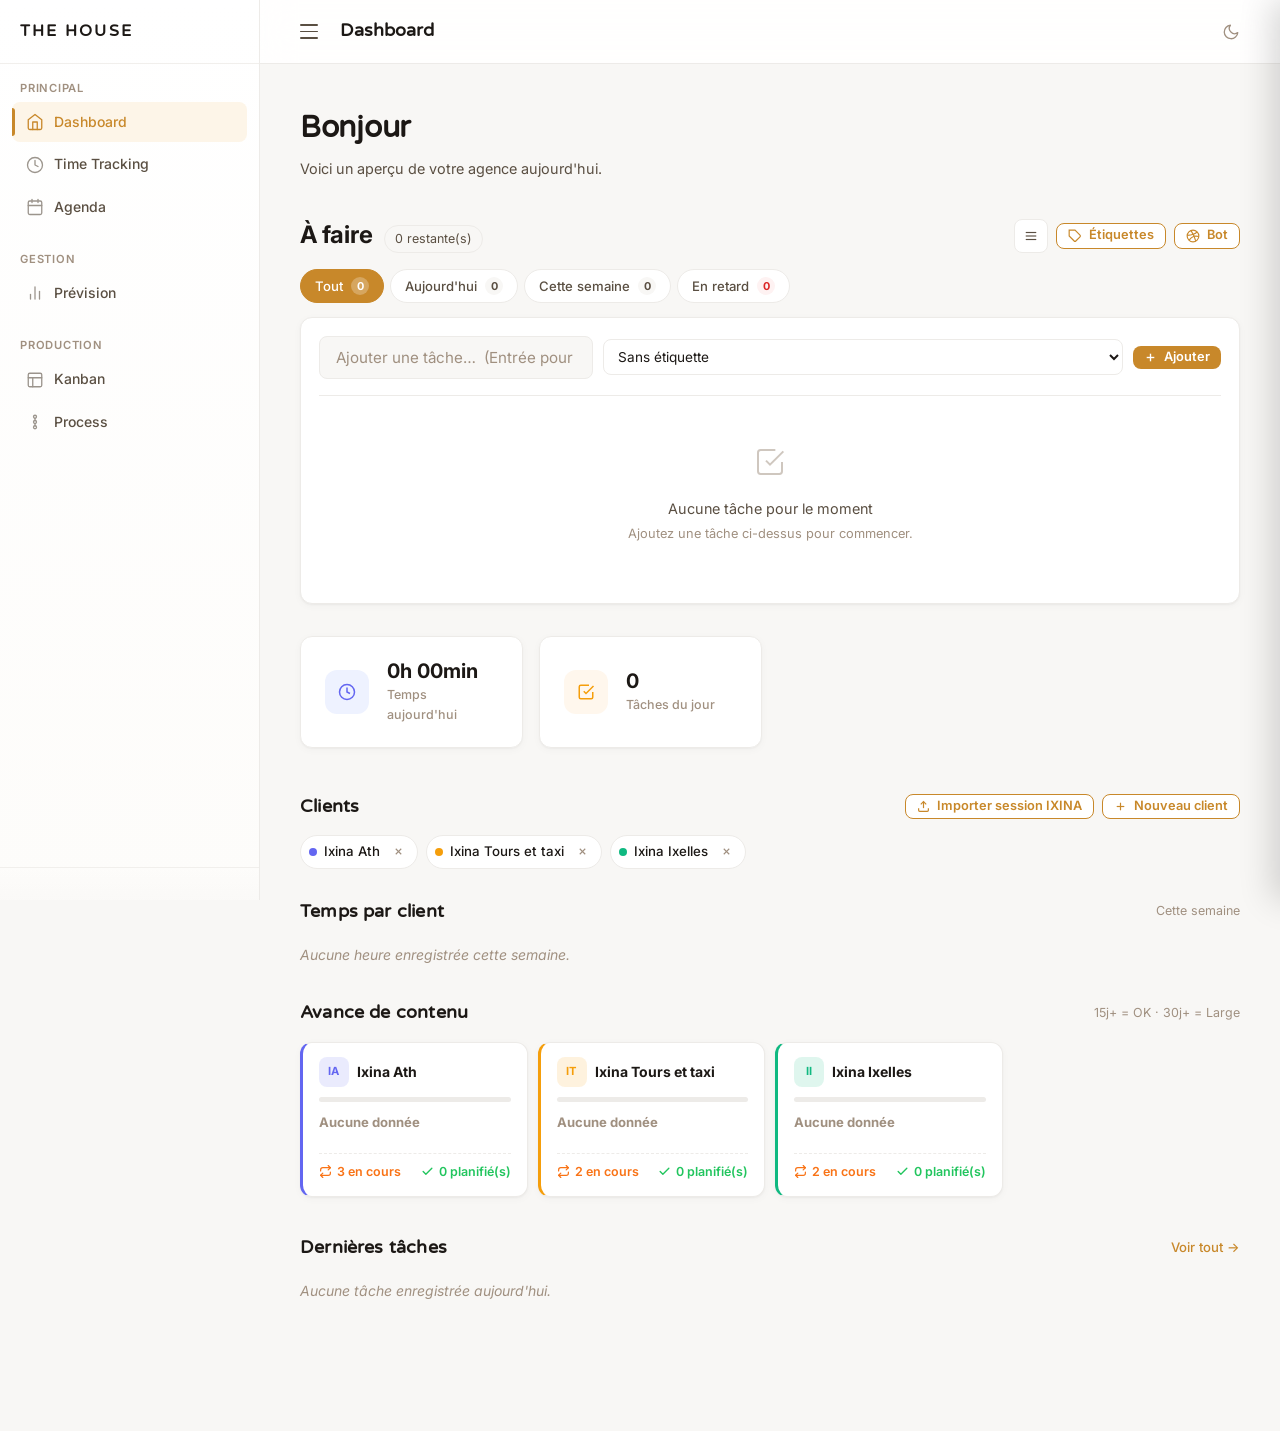
==== index.html @ 4bafa11e "Dezoom : déplace le bouton dans la topbar fixe (à côté du dark mode)" ====
<!DOCTYPE html>
<html lang="fr">
<head>
  <meta charset="UTF-8" />
  <meta name="viewport" content="width=device-width, initial-scale=1.0" />
  <title>The House — Dashboard</title>
  <link rel="preconnect" href="https://fonts.googleapis.com" />
  <link rel="preconnect" href="https://fonts.gstatic.com" crossorigin />
  <link href="https://fonts.googleapis.com/css2?family=Inter:wght@300;400;500;600;700&display=swap" rel="stylesheet" />
  <link rel="stylesheet" href="css/style.css?v=10" />
  <script>
    /* ── Dark mode : init immédiat avant le rendu (anti-FOUC) ── */
    (function() {
      var saved = localStorage.getItem('the-house-theme');
      var prefersDark = window.matchMedia && window.matchMedia('(prefers-color-scheme: dark)').matches;
      var theme = saved || (prefersDark ? 'dark' : 'light');
      if (theme === 'dark') document.documentElement.setAttribute('data-theme', 'dark');
    })();
  </script>
  <style>
    .task-input-row { display:flex; align-items:flex-start; gap:12px; margin-bottom:8px; }
    .task-input-col { flex:1; display:flex; flex-direction:column; gap:4px; }
    .task-input-label { font-size:.72rem; font-weight:600; color:var(--text-3); text-transform:uppercase; letter-spacing:.04em; }
    .task-input-sep { padding-top:28px; font-size:.8rem; color:var(--text-3); font-weight:500; flex-shrink:0; }
    .daily-total-autre { opacity:.7; border-top:1px dashed var(--border,#e5e7eb); }
    @media (max-width:600px) {
      .task-input-row { flex-direction:column; }
      .task-input-sep { padding-top:0; text-align:center; }
    }

    /* ── Calendrier Time Tracking ── */
    .tt-cal-wrap { margin-top:28px; border:1px solid var(--border,#e5e7eb); border-radius:10px; overflow:hidden; }
    .tt-cal-topbar { display:flex; align-items:center; justify-content:space-between; flex-wrap:wrap; gap:10px; padding:8px 14px; background:var(--surface-2,#f9fafb); border-bottom:1px solid var(--border,#e5e7eb); }
    .tt-cal-nav { display:flex; align-items:center; gap:6px; }
    .tt-cal-nav-title { font-size:.85rem; font-weight:600; color:var(--text-1,#111827); min-width:170px; text-align:center; }
    .tt-cal-viewtoggle { display:flex; border:1px solid var(--border,#e5e7eb); border-radius:6px; overflow:hidden; }
    .tt-cal-viewtoggle button { padding:5px 14px; font-size:.75rem; font-weight:500; border:none; background:transparent; cursor:pointer; color:var(--text-2,#374151); transition:background .12s,color .12s; }
    .tt-cal-viewtoggle button.tt-active { background:var(--primary,#3B82F6); color:#fff; }
    .tt-cal-colheader { display:flex; border-bottom:1px solid var(--border,#e5e7eb); background:var(--surface-2,#f9fafb); }
    .tt-cal-colheader-spacer { width:52px; flex-shrink:0; }
    .tt-cal-colheader-day { flex:1; padding:6px 4px 8px; text-align:center; border-left:1px solid var(--border,#e5e7eb); }
    .tt-cal-colheader-day-name { font-size:.62rem; font-weight:700; color:var(--text-3,#9ca3af); text-transform:uppercase; letter-spacing:.06em; }
    .tt-cal-colheader-day-num { display:inline-flex; align-items:center; justify-content:center; width:28px; height:28px; border-radius:50%; font-size:.9rem; font-weight:700; color:var(--text-1,#111827); margin-top:3px; }
    .tt-cal-colheader-day.tt-today .tt-cal-colheader-day-name { color:var(--primary,#3B82F6); }
    .tt-cal-colheader-day.tt-today .tt-cal-colheader-day-num { background:var(--primary,#3B82F6); color:#fff; }
    .tt-cal-scroll { overflow-y:auto; max-height:520px; background:var(--surface,#fff); }
    .tt-cal-slot { cursor:pointer; }
    .tt-cal-slot:hover { background:rgba(59,130,246,.07); }
    .tt-cal-slot:hover::after { content:'＋'; position:absolute; right:6px; top:50%; transform:translateY(-50%); font-size:.75rem; color:var(--primary,#3B82F6); font-weight:700; pointer-events:none; }
    .tt-cal-task--active { outline:2px solid var(--primary,#3B82F6); outline-offset:1px; }
    .tt-cal-nowline { position:absolute; left:0; right:0; height:2px; background:#EF4444; z-index:4; pointer-events:none; }
    .tt-cal-nowline::before { content:''; position:absolute; left:-5px; top:-4px; width:10px; height:10px; background:#EF4444; border-radius:50%; }

    /* Preset chips dans la modale */
    .tt-preset-chips { display:flex; flex-wrap:wrap; gap:6px; margin-top:4px; }
    .tt-preset-chip { padding:4px 11px; border-radius:20px; font-size:.7rem; font-weight:500; cursor:pointer; border:1.5px solid; background:transparent; transition:background .12s, color .12s; line-height:1.4; }
    .tt-preset-chip:hover { filter:brightness(.92); }
    .tt-preset-chip.selected { color:#fff !important; }

    /* ── Bouton Google Calendar dans la sidebar Agenda ── */
    .agenda-gcal-btn {
      display:inline-flex; align-items:center; gap:4px;
      padding:2px 7px; border-radius:10px; font-size:.65rem; font-weight:600;
      border:1px solid var(--border,#e5e7eb); background:transparent;
      color:var(--text-3,#6b7280); cursor:pointer; line-height:1.6;
      transition:background .12s, color .12s, border-color .12s;
      margin-left:auto; flex-shrink:0;
    }
    .agenda-gcal-btn:hover { background:var(--surface-2,#f3f4f6); color:var(--text-1,#111827); }
    .agenda-gcal-btn.is-connected { border-color:#10B981; color:#10B981; background:rgba(16,185,129,.08); }
    .agenda-gcal-btn.is-connected:hover { background:rgba(16,185,129,.15); }

    /* ── Bouton toggle Dezoom ── */
    .dz-toggle-btn { display:inline-flex; align-items:center; gap:6px; padding:7px 16px; border-radius:8px; font-size:.82rem; font-weight:600; border:1.5px solid var(--border,#e5e7eb); background:var(--surface,#fff); color:var(--text-2,#374151); cursor:pointer; transition:background .12s,border-color .12s,color .12s; flex-shrink:0; }
    .dz-toggle-btn:hover { background:var(--surface-2,#f3f4f6); border-color:#06B6D4; color:#06B6D4; }
    .dz-toggle-btn.active { background:#ecfeff; border-color:#06B6D4; color:#0891b2; }
    .dz-topbar-btn { padding:5px 12px; font-size:.78rem; height:34px; }

    /* ── Vue Dezoom ── */
    .dz-section { margin-bottom:28px; }
    .dz-section-head { display:flex; align-items:center; gap:10px; margin-bottom:14px; padding-bottom:10px; border-bottom:2px solid var(--border,#e5e7eb); }
    .dz-section-dot { width:10px; height:10px; border-radius:50%; flex-shrink:0; }
    .dz-section-label { font-size:1rem; font-weight:700; color:var(--text-1,#111827); }
    .dz-section-count { font-size:.78rem; font-weight:500; color:var(--text-3,#9ca3af); background:var(--surface-2,#f9fafb); border:1px solid var(--border,#e5e7eb); border-radius:20px; padding:1px 8px; }
    .dz-empty { font-size:.85rem; color:var(--text-3,#9ca3af); padding:12px 0; }
    /* Process grid */
    .dz-process-grid { display:grid; grid-template-columns:repeat(auto-fill,minmax(200px,1fr)); gap:12px; }
    .dz-process-card { position:relative; display:flex; border:1px solid var(--border,#e5e7eb); border-radius:10px; overflow:hidden; background:var(--surface,#fff); }
    .dz-client-bar { width:4px; flex-shrink:0; }
    .dz-card-body { padding:10px 12px; flex:1; display:flex; flex-direction:column; gap:4px; }
    .dz-client-name { font-size:.68rem; font-weight:700; text-transform:uppercase; letter-spacing:.05em; }
    .dz-project-name { font-size:.88rem; font-weight:600; color:var(--text-1,#111827); line-height:1.3; }
    .dz-vcount { display:inline-block; font-size:.68rem; font-weight:700; padding:1px 6px; border-radius:4px; border:1.5px solid; background:transparent; margin-top:2px; }
    .dz-stage-badge { display:inline-block; font-size:.68rem; font-weight:600; padding:2px 7px; border-radius:20px; margin-top:4px; align-self:flex-start; }
    /* Stock list */
    .dz-stock-list { display:flex; flex-direction:column; gap:14px; }
    .dz-stock-card { display:flex; border:1px solid var(--border,#e5e7eb); border-radius:12px; overflow:hidden; background:var(--surface,#fff); }
    .dz-stock-card-body { padding:14px 16px; flex:1; }
    .dz-stock-card-head { display:flex; align-items:center; flex-wrap:wrap; gap:8px; margin-bottom:12px; }
    .dz-lot-badge { font-size:.7rem; font-weight:700; background:var(--surface-2,#f3f4f6); border:1px solid var(--border,#e5e7eb); border-radius:4px; padding:1px 6px; color:var(--text-2,#374151); }
    .dz-remaining { font-size:.72rem; font-weight:600; margin-left:auto; }
    .dz-chips-wrap { display:flex; flex-wrap:wrap; gap:6px; margin-bottom:10px; }
    .dz-chip { padding:4px 10px; border-radius:6px; font-size:.75rem; font-weight:700; border:2px solid var(--chip-color,#9ca3af); color:var(--chip-color,#9ca3af); background:transparent; cursor:pointer; transition:background .12s,color .12s,border-color .12s; }
    .dz-chip:hover:not(.dz-chip--done) { background:var(--chip-color,#9ca3af); color:#fff; }
    .dz-chip--selected { background:var(--chip-color,#9ca3af) !important; color:#fff !important; }
    .dz-chip--done { border-color:#d1fae5 !important; color:#6ee7b7 !important; background:#f0fdf4 !important; cursor:default; text-decoration:line-through; opacity:.7; }
    .dz-stock-actions { display:flex; align-items:center; gap:8px; margin-top:6px; }
  </style>
</head>
<body>

  <div class="sidebar-overlay" id="sidebarOverlay"></div>

  <!-- ░░ SIDEBAR ░░ -->
  <aside class="sidebar" id="sidebar">

    <div class="sidebar-brand">
      <span class="brand-name">The House</span>
      <button class="sidebar-close" id="sidebarClose" aria-label="Fermer le menu">
        <svg width="16" height="16" viewBox="0 0 24 24" fill="none" stroke="currentColor" stroke-width="2.5"><line x1="18" y1="6" x2="6" y2="18"/><line x1="6" y1="6" x2="18" y2="18"/></svg>
      </button>
    </div>

    <nav class="sidebar-nav">
      <div class="nav-group">
        <p class="nav-group-label">Principal</p>
        <ul>
          <li>
            <a class="nav-link active" data-view="dashboard" href="#">
              <svg class="nav-icon" width="18" height="18" viewBox="0 0 24 24" fill="none" stroke="currentColor" stroke-width="1.75" stroke-linecap="round" stroke-linejoin="round"><path d="M3 9l9-7 9 7v11a2 2 0 0 1-2 2H5a2 2 0 0 1-2-2z"/><polyline points="9 22 9 12 15 12 15 22"/></svg>
              <span>Dashboard</span>
            </a>
          </li>
          <li>
            <a class="nav-link" data-view="timetracker" href="#">
              <svg class="nav-icon" width="18" height="18" viewBox="0 0 24 24" fill="none" stroke="currentColor" stroke-width="1.75" stroke-linecap="round" stroke-linejoin="round"><circle cx="12" cy="12" r="10"/><polyline points="12 6 12 12 16 14"/></svg>
              <span>Time Tracking</span>
            </a>
          </li>
          <li>
            <a class="nav-link" data-view="agenda" href="#">
              <svg class="nav-icon" width="18" height="18" viewBox="0 0 24 24" fill="none" stroke="currentColor" stroke-width="1.75" stroke-linecap="round" stroke-linejoin="round"><rect x="3" y="4" width="18" height="18" rx="2"/><line x1="16" y1="2" x2="16" y2="6"/><line x1="8" y1="2" x2="8" y2="6"/><line x1="3" y1="10" x2="21" y2="10"/></svg>
              <span>Agenda</span>
            </a>
          </li>
        </ul>
      </div>



      <div class="nav-group">
        <p class="nav-group-label">Gestion</p>
        <ul>
          <li>
            <a class="nav-link" data-view="prevision" href="#">
              <svg class="nav-icon" width="18" height="18" viewBox="0 0 24 24" fill="none" stroke="currentColor" stroke-width="1.75" stroke-linecap="round" stroke-linejoin="round"><line x1="18" y1="20" x2="18" y2="10"/><line x1="12" y1="20" x2="12" y2="4"/><line x1="6" y1="20" x2="6" y2="14"/></svg>
              <span>Prévision</span>
            </a>
          </li>
        </ul>
      </div>

      <div class="nav-group">
        <p class="nav-group-label">Production</p>
        <ul>
          <li>
            <a class="nav-link" data-view="kanban" href="#">
              <svg class="nav-icon" width="18" height="18" viewBox="0 0 24 24" fill="none" stroke="currentColor" stroke-width="1.75" stroke-linecap="round" stroke-linejoin="round"><rect x="3" y="3" width="18" height="18" rx="2"/><path d="M3 9h18"/><path d="M9 21V9"/></svg>
              <span>Kanban</span>
            </a>
          </li>
          <li>
            <a class="nav-link" data-view="process" href="#">
              <svg class="nav-icon" width="18" height="18" viewBox="0 0 24 24" fill="none" stroke="currentColor" stroke-width="1.75" stroke-linecap="round" stroke-linejoin="round"><circle cx="12" cy="5" r="2"/><circle cx="12" cy="12" r="2"/><circle cx="12" cy="19" r="2"/><line x1="12" y1="7" x2="12" y2="10"/><line x1="12" y1="14" x2="12" y2="17"/></svg>
              <span>Process</span>
            </a>
          </li>
        </ul>
      </div>

      </nav>

    <div class="sidebar-footer">
    </div>
  </aside>

  <!-- ░░ MAIN ░░ -->
  <div class="main-wrapper" id="mainWrapper">

    <header class="topbar">
      <button class="hamburger" id="hamburger" aria-label="Menu">
        <span></span><span></span><span></span>
      </button>
      <h1 class="topbar-title" id="topbarTitle">Dashboard</h1>
      <div class="topbar-right">
        <button class="dz-toggle-btn dz-topbar-btn" id="dezoomToggleBtn" onclick="Dezoom.toggle()" style="display:none" title="Vue Dezoom">
          <svg width="15" height="15" viewBox="0 0 24 24" fill="none" stroke="currentColor" stroke-width="2" stroke-linecap="round" stroke-linejoin="round"><circle cx="11" cy="11" r="8"/><line x1="21" y1="21" x2="16.65" y2="16.65"/><line x1="8" y1="11" x2="14" y2="11"/></svg>
          Dezoom
        </button>
        <button id="theme-toggle" title="Basculer le mode sombre" aria-label="Toggle dark mode">
          <!-- Lune : visible en light mode -->
          <svg class="icon-moon" width="18" height="18" viewBox="0 0 24 24" fill="none" stroke="currentColor" stroke-width="1.75" stroke-linecap="round" stroke-linejoin="round">
            <path d="M21 12.79A9 9 0 1 1 11.21 3 7 7 0 0 0 21 12.79z"/>
          </svg>
          <!-- Soleil : visible en dark mode -->
          <svg class="icon-sun" width="18" height="18" viewBox="0 0 24 24" fill="none" stroke="currentColor" stroke-width="1.75" stroke-linecap="round" stroke-linejoin="round">
            <circle cx="12" cy="12" r="5"/>
            <line x1="12" y1="1" x2="12" y2="3"/>
            <line x1="12" y1="21" x2="12" y2="23"/>
            <line x1="4.22" y1="4.22" x2="5.64" y2="5.64"/>
            <line x1="18.36" y1="18.36" x2="19.78" y2="19.78"/>
            <line x1="1" y1="12" x2="3" y2="12"/>
            <line x1="21" y1="12" x2="23" y2="12"/>
            <line x1="4.22" y1="19.78" x2="5.64" y2="18.36"/>
            <line x1="18.36" y1="5.64" x2="19.78" y2="4.22"/>
          </svg>
        </button>
      </div>
    </header>

    <div class="content-area">

      <!-- ── VUE : DASHBOARD ───────────────────────────────────── -->
      <section class="view active" id="view-dashboard">
        <div class="view-intro">
          <h2 class="view-title">Bonjour</h2>
          <p class="view-subtitle">Voici un aperçu de votre agence aujourd'hui.</p>
        </div>

        <!-- To Do List : en tête du dashboard -->
        <div class="todo-hero" id="todoHero">
          <div class="todo-hero-header">
            <div class="todo-hero-titles">
              <h2 class="todo-hero-title">À faire</h2>
              <span class="todo-hero-counter" id="todoCounter">0 restante(s)</span>
            </div>
            <div class="todo-hero-actions">
              <button class="todo-density-btn" id="todoDensityBtn" title="Affichage compact / confortable">
                <svg width="14" height="14" viewBox="0 0 24 24" fill="none" stroke="currentColor" stroke-width="2"><line x1="3" y1="6" x2="21" y2="6"/><line x1="3" y1="12" x2="21" y2="12"/><line x1="3" y1="18" x2="21" y2="18"/></svg>
              </button>
              <button class="btn btn-outline btn-sm" id="todoCatsBtn" title="Gérer les étiquettes">
                <svg width="14" height="14" viewBox="0 0 24 24" fill="none" stroke="currentColor" stroke-width="2"><path d="M20.59 13.41l-7.17 7.17a2 2 0 0 1-2.83 0L2 12V2h10l8.59 8.59a2 2 0 0 1 0 2.82z"/><line x1="7" y1="7" x2="7.01" y2="7"/></svg>
                Étiquettes
              </button>
              <button class="btn btn-outline btn-sm" id="todoBotBtn" title="Paramètres Bot Telegram">
                <svg width="14" height="14" viewBox="0 0 24 24" fill="none" stroke="currentColor" stroke-width="2"><circle cx="12" cy="12" r="10"/><path d="M8.56 2.75c4.37 6.03 6.02 9.42 8.03 17.72m2.54-15.38c-3.72 4.35-8.94 5.66-16.88 5.85m19.5 1.9c-3.5-.93-6.63-.82-8.94 0-2.58.92-5.01 2.86-7.44 6.32"/></svg>
                Bot
              </button>
            </div>
          </div>

          <div class="todo-filters" id="todoFilters">
            <button class="todo-filter active" data-filter="all">Tout <span class="todo-filter-count" data-count="all">0</span></button>
            <button class="todo-filter" data-filter="today">Aujourd'hui <span class="todo-filter-count" data-count="today">0</span></button>
            <button class="todo-filter" data-filter="week">Cette semaine <span class="todo-filter-count" data-count="week">0</span></button>
            <button class="todo-filter todo-filter-late" data-filter="late">En retard <span class="todo-filter-count" data-count="late">0</span></button>
          </div>

          <div class="todo-card">
            <div class="todo-add">
              <input type="text" id="todoInput" class="todo-add-input" placeholder="Ajouter une tâche…  (Entrée pour valider)" autocomplete="off" />
              <select id="todoCatSelect" class="form-select todo-add-cat"></select>
              <button class="btn btn-primary btn-sm" id="todoAddBtn">
                <svg width="13" height="13" viewBox="0 0 24 24" fill="none" stroke="currentColor" stroke-width="2.5"><line x1="12" y1="5" x2="12" y2="19"/><line x1="5" y1="12" x2="19" y2="12"/></svg>
                Ajouter
              </button>
            </div>

            <div class="todo-list" id="todoList"></div>

            <div class="todo-done-block" id="todoDoneBlock" style="display:none">
              <button class="todo-done-toggle" id="todoDoneToggle" aria-expanded="false">
                <svg class="todo-done-chevron" width="14" height="14" viewBox="0 0 24 24" fill="none" stroke="currentColor" stroke-width="2.5"><polyline points="9 18 15 12 9 6"/></svg>
                <span>Terminées</span>
                <span class="todo-done-count" id="todoDoneCount">0</span>
              </button>
              <div class="todo-done-list" id="todoDoneList" style="display:none"></div>
              <div class="todo-clear-done" id="todoClearDoneRow" style="display:none">
                <button class="btn btn-ghost" id="todoClearDone">Supprimer terminées</button>
              </div>
            </div>
          </div>
        </div>

        <!-- Panneau détails (slide-in droite) -->
        <div class="todo-panel-overlay" id="todoPanelOverlay"></div>
        <aside class="todo-panel" id="todoPanel" aria-hidden="true">
          <div class="todo-panel-head">
            <button class="todo-panel-iconbtn" id="todoPanelClose" aria-label="Fermer">
              <svg width="18" height="18" viewBox="0 0 24 24" fill="none" stroke="currentColor" stroke-width="2"><line x1="18" y1="6" x2="6" y2="18"/><line x1="6" y1="6" x2="18" y2="18"/></svg>
            </button>
            <span class="todo-panel-head-label">Détails de la tâche</span>
            <button class="todo-panel-iconbtn is-del" id="todoPanelDel" title="Supprimer la tâche">
              <svg width="16" height="16" viewBox="0 0 24 24" fill="none" stroke="currentColor" stroke-width="2"><polyline points="3 6 5 6 21 6"/><path d="M19 6l-2 14a2 2 0 0 1-2 2H9a2 2 0 0 1-2-2L5 6"/><path d="M10 11v6"/><path d="M14 11v6"/></svg>
            </button>
          </div>
          <div class="todo-panel-body">
            <div class="todo-panel-group">
              <label class="todo-panel-label">Titre</label>
              <input type="text" id="todoPanelText" class="todo-panel-input" />
            </div>

            <div class="todo-panel-group">
              <label class="todo-panel-label">Notes</label>
              <textarea id="todoPanelNotes" class="todo-panel-textarea" placeholder="Ajouter des notes, liens, contexte…" rows="4"></textarea>
            </div>

            <div class="todo-panel-grid2">
              <div class="todo-panel-group">
                <label class="todo-panel-label">Date d'échéance</label>
                <input type="date" id="todoPanelDate" class="todo-panel-input" />
              </div>
              <div class="todo-panel-group">
                <label class="todo-panel-label">Récurrence</label>
                <select id="todoPanelRecurrence" class="todo-panel-select">
                  <option value="none">Aucune</option>
                  <option value="daily">Tous les jours</option>
                  <option value="weekly">Toutes les semaines</option>
                  <option value="monthly">Tous les mois</option>
                  <option value="yearly">Tous les ans</option>
                </select>
              </div>
            </div>

            <div class="todo-panel-grid2">
              <div class="todo-panel-group">
                <label class="todo-panel-label">Étiquette</label>
                <select id="todoPanelCat" class="todo-panel-select"></select>
              </div>
              <div class="todo-panel-group">
                <label class="todo-panel-label">Projet Kanban</label>
                <select id="todoPanelProject" class="todo-panel-select"></select>
              </div>
            </div>

            <div class="todo-panel-group">
              <label class="todo-panel-label">
                Sous-tâches
                <span id="todoPanelSubCount"></span>
              </label>
              <div class="todo-panel-subs" id="todoPanelSubs"></div>
              <div class="todo-panel-sub-add">
                <input type="text" id="todoPanelSubInput" class="todo-panel-input" placeholder="Ajouter une sous-tâche…" />
                <button class="btn btn-primary btn-sm" id="todoPanelSubAddBtn">
                  <svg width="12" height="12" viewBox="0 0 24 24" fill="none" stroke="currentColor" stroke-width="2.5"><line x1="12" y1="5" x2="12" y2="19"/><line x1="5" y1="12" x2="19" y2="12"/></svg>
                </button>
              </div>
            </div>

            <div class="todo-panel-meta" id="todoPanelMeta"></div>
          </div>
          <div class="todo-panel-foot">
            Cmd / Ctrl + Entrée pour fermer · Esc pour annuler
          </div>
        </aside>

        <div class="stats-grid">
          <div class="stat-card">
            <div class="stat-icon" style="--c:#6366F1;--bg:#EEF2FF">
              <svg width="18" height="18" viewBox="0 0 24 24" fill="none" stroke="currentColor" stroke-width="2"><circle cx="12" cy="12" r="10"/><polyline points="12 6 12 12 16 14"/></svg>
            </div>
            <div>
              <div class="stat-value" id="stat-today-time">0h 00min</div>
              <div class="stat-label">Temps aujourd'hui</div>
            </div>
          </div>
          <div class="stat-card">
            <div class="stat-icon" style="--c:#F59E0B;--bg:#FFF7ED">
              <svg width="18" height="18" viewBox="0 0 24 24" fill="none" stroke="currentColor" stroke-width="2"><path d="M9 11l3 3L22 4"/><path d="M21 12v7a2 2 0 0 1-2 2H5a2 2 0 0 1-2-2V5a2 2 0 0 1 2-2h11"/></svg>
            </div>
            <div>
              <div class="stat-value" id="stat-tasks-count">0</div>
              <div class="stat-label">Tâches du jour</div>
            </div>
          </div>
        </div>

        <!-- Clients -->
        <div class="section-header">
          <h3 class="section-title">Clients</h3>
          <div style="display:flex;gap:8px;align-items:center;flex-wrap:wrap;">
            <button class="btn btn-outline btn-sm" id="ixinaImportBtn" title="Importer une session IXINA generee par PREPARER_ENVOI">
              <svg width="13" height="13" viewBox="0 0 24 24" fill="none" stroke="currentColor" stroke-width="2.2"><path d="M21 15v4a2 2 0 0 1-2 2H5a2 2 0 0 1-2-2v-4"/><polyline points="17 8 12 3 7 8"/><line x1="12" y1="3" x2="12" y2="15"/></svg>
              Importer session IXINA
            </button>
            <input type="file" id="ixinaImportInput" accept=".json" style="display:none">
            <button class="btn btn-outline btn-sm" id="manageClientsBtn">
              <svg width="13" height="13" viewBox="0 0 24 24" fill="none" stroke="currentColor" stroke-width="2.2"><line x1="12" y1="5" x2="12" y2="19"/><line x1="5" y1="12" x2="19" y2="12"/></svg>
              Nouveau client
            </button>
          </div>
        </div>
        <div class="clients-chips" id="dashboardClients"></div>

        <!-- Temps par client -->
        <div class="section-header" style="margin-top:28px">
          <h3 class="section-title">Temps par client</h3>
          <span class="section-hint">Cette semaine</span>
        </div>
        <div id="dashboard-client-hours">
          <div class="empty-state">
            <svg class="empty-state-icon" width="40" height="40" viewBox="0 0 24 24" fill="none" stroke="currentColor" stroke-width="1.5"><circle cx="12" cy="12" r="10"/><polyline points="12 6 12 12 16 14"/></svg>
            <p class="empty-state-text">Aucune heure enregistrée cette semaine</p>
            <p class="empty-state-sub">Lancez le chronomètre pour commencer le suivi</p>
          </div>
        </div>

        <!-- Avance de contenu -->
        <div class="section-header" style="margin-top:28px">
          <h3 class="section-title">Avance de contenu</h3>
          <span class="section-hint">15j+ = OK · 30j+ = Large</span>
        </div>
        <div class="ca-grid" id="content-advance-grid"></div>

        <!-- Dernières tâches -->
        <div class="section-header" style="margin-top:36px">
          <h3 class="section-title">Dernières tâches</h3>
          <a class="section-link" data-view="timetracker" href="#">Voir tout →</a>
        </div>
        <div class="recent-tasks-container" id="dashboard-recent-tasks">
          <div class="empty-state">
            <svg class="empty-state-icon" width="40" height="40" viewBox="0 0 24 24" fill="none" stroke="currentColor" stroke-width="1.5"><path d="M9 11l3 3L22 4"/><path d="M21 12v7a2 2 0 0 1-2 2H5a2 2 0 0 1-2-2V5a2 2 0 0 1 2-2h11"/></svg>
            <p class="empty-state-text">Aucune tâche enregistrée aujourd'hui</p>
            <p class="empty-state-sub">Vos tâches terminées apparaîtront ici</p>
          </div>
        </div>


      </section>

      <!-- ── VUE : TIME TRACKER ────────────────────────────────── -->
      <section class="view" id="view-timetracker">
        <div class="view-intro">
          <h2 class="view-title">Time Tracking</h2>
          <p class="view-subtitle">Suivez le temps passé sur chaque tâche.</p>
        </div>

        <!-- ── Jardin du mois (au-dessus du timer) ──────────────── -->
        <div class="gdn-header">
          <svg class="gdn-header-icon" width="14" height="14" viewBox="0 0 24 24" fill="none" stroke="currentColor" stroke-width="2.2" stroke-linecap="round" stroke-linejoin="round"><path d="M12 22V12"/><path d="M12 12C12 12 8 9 8 6a4 4 0 0 1 8 0c0 3-4 6-4 6z"/><path d="M12 12C12 12 16 9 16 6"/><path d="M5 22h14"/></svg>
          <h3 class="gdn-header-title">Jardin du mois</h3>
          <span class="gdn-season" id="garden-season-label"></span>
        </div>
        <div class="gdn-grid" id="garden-container"></div>

        <div class="timer-card" style="margin-top:20px">
          <div class="task-input-row">
            <div class="task-input-col">
              <label class="task-input-label">Tâche libre</label>
              <input type="text" id="taskNameInput" class="task-name-input" placeholder="Décrivez librement…" autocomplete="off" />
            </div>
            <div class="task-input-sep">ou</div>
            <div class="task-input-col">
              <label class="task-input-label">Depuis le Kanban</label>
              <select id="taskKanbanSelect" class="form-select">
                <option value="">— Choisir une étape —</option>
              </select>
            </div>
          </div>
          <select id="taskClientSelect" class="form-select" style="margin-top:8px">
            <option value="">— Aucun client —</option>
          </select>
          <div class="timer-row">
            <div class="timer-clock" id="timerDisplay">00:00:00</div>
            <div class="timer-actions">
              <button class="btn btn-primary" id="timerStartBtn">
                <svg width="14" height="14" viewBox="0 0 24 24" fill="currentColor"><polygon points="5 3 19 12 5 21"/></svg>
                Démarrer
              </button>
              <button class="btn btn-warning" id="timerPauseBtn" style="display:none">
                <svg width="14" height="14" viewBox="0 0 24 24" fill="currentColor"><rect x="6" y="4" width="4" height="16"/><rect x="14" y="4" width="4" height="16"/></svg>
                Pause
              </button>
              <button class="btn btn-outline" id="timerResumeBtn" style="display:none">
                <svg width="14" height="14" viewBox="0 0 24 24" fill="currentColor"><polygon points="5 3 19 12 5 21"/></svg>
                Reprendre
              </button>
              <button class="btn btn-ghost" id="timerStopBtn" style="display:none">
                <svg width="14" height="14" viewBox="0 0 24 24" fill="currentColor"><rect x="3" y="3" width="18" height="18" rx="2"/></svg>
                Terminer
              </button>
            </div>
          </div>
          <div class="timer-status-label" id="timerStatusLabel"></div>
        </div>

        <!-- ── Jardin client actif (sous le timer, animé) ────────── -->
        <div id="gdn-active" style="display:none"></div>

        <div class="section-header" style="margin-top:28px">
          <h3 class="section-title">Tâches du jour</h3>
          <div style="display:flex;gap:8px;align-items:center">
            <button class="btn btn-outline btn-sm" id="addManualTaskBtn">
              <svg width="13" height="13" viewBox="0 0 24 24" fill="none" stroke="currentColor" stroke-width="2.2"><line x1="12" y1="5" x2="12" y2="19"/><line x1="5" y1="12" x2="19" y2="12"/></svg>
              Ajouter manuellement
            </button>
            <button class="btn btn-danger-outline" id="endOfDayBtn">
              <svg width="13" height="13" viewBox="0 0 24 24" fill="none" stroke="currentColor" stroke-width="2.2"><path d="M21 15v4a2 2 0 0 1-2 2H5a2 2 0 0 1-2-2v-4"/><polyline points="7 10 12 15 17 10"/><line x1="12" y1="15" x2="12" y2="3"/></svg>
              Fin de journée
            </button>
          </div>
        </div>

        <div class="table-wrapper">
          <table class="data-table" id="tasksTable">
            <thead>
              <tr>
                <th>Tâche</th>
                <th>Début</th>
                <th>Durée totale</th>
                <th></th>
              </tr>
            </thead>
            <tbody id="tasksTableBody">
              <tr><td colspan="4" class="empty-cell">
                <svg width="32" height="32" viewBox="0 0 24 24" fill="none" stroke="currentColor" stroke-width="1.5" style="margin:0 auto 8px;display:block;opacity:.4"><rect x="3" y="3" width="18" height="18" rx="2"/><line x1="3" y1="9" x2="21" y2="9"/><line x1="9" y1="21" x2="9" y2="9"/></svg>
                Aucune tâche pour aujourd'hui
              </td></tr>
            </tbody>
          </table>
        </div>

        <div class="daily-total" id="dailyTotalBar" style="display:none">
          <span class="daily-total-label">Total journée</span>
          <span class="daily-total-value" id="dailyTotalValue">0h 00min</span>
        </div>
        <div class="daily-total daily-total-autre" id="autreTotalBar" style="display:none">
          <span class="daily-total-label">↳ Autre</span>
          <span class="daily-total-value" id="autreTotalValue">0h 00min</span>
        </div>

      </section>

      <!-- ── VUE : AGENDA ──────────────────────────────────────── -->
      <section class="view" id="view-agenda">
        <div class="view-intro">
          <h2 class="view-title">Agenda</h2>
          <p class="view-subtitle">Vos activités passées et votre planification, comme dans Google Agenda.</p>
        </div>

        <div class="agenda-app" id="agendaApp">
          <!-- Sidebar gauche : mes calendriers -->
          <aside class="agenda-sidebar" id="agendaSidebar">
            <button class="btn btn-primary agenda-create" id="agendaCreateBtn">
              <svg width="14" height="14" viewBox="0 0 24 24" fill="none" stroke="currentColor" stroke-width="2.5"><line x1="12" y1="5" x2="12" y2="19"/><line x1="5" y1="12" x2="19" y2="12"/></svg>
              Créer un évènement
            </button>

            <div class="agenda-section">
              <p class="agenda-section-label">Mes calendriers</p>
              <div class="agenda-cal-list" id="agendaCalList"></div>
            </div>
          </aside>

          <!-- Zone principale -->
          <div class="agenda-main">
            <div class="agenda-toolbar">
              <div class="agenda-toolbar-left">
                <button class="agenda-sidebar-toggle" id="agendaSidebarToggle" title="Afficher / masquer le panneau" aria-label="Afficher ou masquer le panneau">
                  <svg width="16" height="16" viewBox="0 0 24 24" fill="none" stroke="currentColor" stroke-width="2.2"><line x1="3" y1="6" x2="21" y2="6"/><line x1="3" y1="12" x2="21" y2="12"/><line x1="3" y1="18" x2="21" y2="18"/></svg>
                </button>
                <button class="btn btn-outline btn-sm" id="agendaTodayBtn">Aujourd'hui</button>
                <button class="agenda-nav-btn" id="agendaPrevBtn" aria-label="Précédent">
                  <svg width="16" height="16" viewBox="0 0 24 24" fill="none" stroke="currentColor" stroke-width="2.2"><polyline points="15 18 9 12 15 6"/></svg>
                </button>
                <button class="agenda-nav-btn" id="agendaNextBtn" aria-label="Suivant">
                  <svg width="16" height="16" viewBox="0 0 24 24" fill="none" stroke="currentColor" stroke-width="2.2"><polyline points="9 18 15 12 9 6"/></svg>
                </button>
                <h3 class="agenda-title" id="agendaTitle"></h3>
              </div>
              <div class="agenda-toolbar-right">
                <div class="agenda-viewtoggle">
                  <button data-view="day"   class="agenda-view-btn">Jour</button>
                  <button data-view="week"  class="agenda-view-btn">Semaine</button>
                  <button data-view="month" class="agenda-view-btn active">Mois</button>
                </div>
              </div>
            </div>

            <div class="agenda-grid" id="agendaGrid"></div>
          </div>
        </div>
      </section>

      <!-- ── VUE : PRÉVISION ──────────────────────────────────── -->
      <section class="view" id="view-prevision">
        <div class="view-intro">
          <h2 class="view-title">Prévision</h2>
          <p class="view-subtitle">Gérez votre trésorerie, vos revenus et dépenses.</p>
        </div>
        <div id="prevision-container"></div>
      </section>

      <!-- ── VUE : KANBAN ──────────────────────────────────────── -->
      <section class="view" id="view-kanban">
        <div class="view-intro">
          <h2 class="view-title">Kanban</h2>
          <p class="view-subtitle">Pipeline de production — tous clients.</p>
        </div>
        <div class="pipeline-board" id="kanban-board"></div>
        <div id="dezoom-board" style="display:none"></div>
      </section>

      <!-- ── VUE : PUBLICATION ─────────────────────────────────── -->
      <section class="view" id="view-publication">
        <div class="view-intro">
          <h2 class="view-title">Publication</h2>
          <p class="view-subtitle">Cliquez sur un jour pour marquer son type ou cocher les clients à publier.</p>
        </div>
        <div id="pubcal-container"></div>
      </section>

      <!-- ── VUE : PROCESS ──────────────────────────────────────── -->
      <section class="view" id="view-process">
        <div class="view-intro">
          <h2 class="view-title">Process</h2>
          <p class="view-subtitle">Vos workflows de production par cas — ajoutez, supprimez ou réorganisez les étapes.</p>
        </div>

        <div class="proc-header-row">
          <div class="proc-tabs" id="proc-tabs"></div>
          <div class="proc-legend">
            <span class="proc-legend-item" data-type="auto">Auto</span>
            <span class="proc-legend-item" data-type="semi">Semi-auto</span>
            <span class="proc-legend-item" data-type="manuel">Manuel</span>
            <span class="proc-legend-item" data-type="client">Client</span>
          </div>
        </div>

        <div class="proc-timeline" id="proc-timeline"></div>
      </section>

    </div>
  </div>

  <!-- ░░ MODALES ░░ -->

  <!-- Modifier tâche -->
  <div class="modal-backdrop" id="modal-editTask" style="display:none">
    <div class="modal">
      <div class="modal-head">
        <h3>Modifier la tâche</h3>
        <button class="modal-close-btn" data-close="modal-editTask">
          <svg width="16" height="16" viewBox="0 0 24 24" fill="none" stroke="currentColor" stroke-width="2.5"><line x1="18" y1="6" x2="6" y2="18"/><line x1="6" y1="6" x2="18" y2="18"/></svg>
        </button>
      </div>
      <div class="modal-body">
        <label class="form-label">Nom de la tâche</label>
        <input type="text" id="editTaskName" class="form-input" placeholder="Nom de la tâche…" />
        <input type="hidden" id="editTaskId" />
        <label class="form-label" style="margin-top:14px">Client</label>
        <select id="editTaskClient" class="form-select">
          <option value="">— Aucun client —</option>
        </select>
      </div>
      <div class="modal-foot">
        <button class="btn btn-ghost" data-close="modal-editTask">Annuler</button>
        <button class="btn btn-primary" id="confirmEditTaskBtn">Sauvegarder</button>
      </div>
    </div>
  </div>

  <!-- Ajouter un projet -->
  <div class="modal-backdrop" id="modal-addProject" style="display:none">
    <div class="modal">
      <div class="modal-head">
        <h3>Ajouter un projet</h3>
        <button class="modal-close-btn" data-close="modal-addProject">
          <svg width="16" height="16" viewBox="0 0 24 24" fill="none" stroke="currentColor" stroke-width="2.5"><line x1="18" y1="6" x2="6" y2="18"/><line x1="6" y1="6" x2="18" y2="18"/></svg>
        </button>
      </div>
      <div class="modal-body">
        <label class="form-label">Nom du projet</label>
        <input type="text" id="newProjectName" class="form-input" placeholder="Ex : Vidéo Cuisine…" />
        <label class="form-label" style="margin-top:14px">Client</label>
        <select id="newProjectClient" class="form-select">
          <option value="ixina-ath">Ixina Ath</option>
          <option value="ixina-tours">Ixina Tours et taxi</option>
          <option value="ixina-ixelles">Ixina Ixelles</option>
        </select>
        <label class="form-label" style="margin-top:14px">Étiquette de tournage <span style="color:var(--text-3);font-weight:400">(optionnel)</span></label>
        <input type="text" id="newProjectShooting" class="form-input" placeholder="Ex : Livraison 25/06, Pose Dupont, Tournage 12/07…" />
        <div style="display:flex;gap:12px;margin-top:14px">
          <div style="flex:1">
            <label class="form-label">Lettre du lot</label>
            <input type="text" id="newProjectLetter" class="form-input" placeholder="A" maxlength="2" style="text-transform:uppercase" />
          </div>
          <div style="flex:1">
            <label class="form-label">Nombre de vidéos</label>
            <input type="number" id="newProjectCount" class="form-input" min="1" max="99" placeholder="5" />
          </div>
        </div>
        <p style="font-size:.75rem;color:var(--text-3);margin-top:6px">Les vidéos seront nommées A1, A2, A3… selon la lettre choisie.</p>
        <label class="form-label" style="margin-top:14px">Étape initiale</label>
        <select id="newProjectStage" class="form-select">
          <option value="rushs">Rushs à trier</option>
          <option value="brouillon">Brouillon</option>
          <option value="verif-draft">Vérif brouillon</option>
          <option value="corrections">Sous-titres + corrections</option>
          <option value="attente-validation">En attente de validation</option>
          <option value="montage-final">Montage final</option>
          <option value="verif-final">Vérif final</option>
          <option value="stock">En stock</option>
          <option value="publie">Programmé / Publié</option>
        </select>
      </div>
      <div class="modal-foot">
        <button class="btn btn-ghost" data-close="modal-addProject">Annuler</button>
        <button class="btn btn-primary" id="confirmAddProjectBtn">Ajouter</button>
      </div>
    </div>
  </div>

  <!-- Modal : Nouveau client -->
  <div class="modal-backdrop" id="modal-addClient" style="display:none">
    <div class="modal modal-sm">
      <div class="modal-head">
        <h3>Nouveau client</h3>
        <button class="modal-close-btn" data-close="modal-addClient">
          <svg width="16" height="16" viewBox="0 0 24 24" fill="none" stroke="currentColor" stroke-width="2.5"><line x1="18" y1="6" x2="6" y2="18"/><line x1="6" y1="6" x2="18" y2="18"/></svg>
        </button>
      </div>
      <div class="modal-body">
        <label class="form-label">Nom du client</label>
        <input type="text" id="newClientName" class="form-input" placeholder="Ex : Boulangerie Dupont" autocomplete="off" />
        <label class="form-label" style="margin-top:14px">Couleur</label>
        <div class="color-palette" id="colorPalette"></div>
        <input type="hidden" id="newClientColor" value="#6366F1" />
      </div>
      <div class="modal-foot">
        <button class="btn btn-ghost" data-close="modal-addClient">Annuler</button>
        <button class="btn btn-primary" id="confirmAddClientBtn">Ajouter</button>
      </div>
    </div>
  </div>


  <!-- Ajouter une tâche manuellement -->
  <div class="modal-backdrop" id="modal-addManualTask" style="display:none">
    <div class="modal">
      <div class="modal-head">
        <h3>Ajouter une tâche manuellement</h3>
        <button class="modal-close-btn" data-close="modal-addManualTask">
          <svg width="16" height="16" viewBox="0 0 24 24" fill="none" stroke="currentColor" stroke-width="2.5"><line x1="18" y1="6" x2="6" y2="18"/><line x1="6" y1="6" x2="18" y2="18"/></svg>
        </button>
      </div>
      <div class="modal-body">
        <label class="form-label">Étape prédéfinie</label>
        <div id="manualPresetChips" class="tt-preset-chips"></div>
        <label class="form-label" style="margin-top:12px">Nom de la tâche</label>
        <input type="text" id="manualTaskName" class="form-input" placeholder="Description de la tâche…" autocomplete="off" />
        <label class="form-label" style="margin-top:14px">Client</label>
        <select id="manualTaskClient" class="form-select">
          <option value="">— Aucun client —</option>
        </select>
        <div style="display:flex;gap:12px;margin-top:14px">
          <div style="flex:1">
            <label class="form-label">Date</label>
            <input type="date" id="manualTaskDate" class="form-input" />
          </div>
          <div style="flex:1">
            <label class="form-label">Heure de début</label>
            <input type="time" id="manualTaskStart" class="form-input" />
          </div>
        </div>
        <label class="form-label" style="margin-top:14px">Durée</label>
        <div style="display:flex;align-items:center;gap:8px">
          <input type="number" id="manualTaskHours" class="form-input" min="0" max="23" value="0" style="width:72px;text-align:center" />
          <span style="color:var(--text-3);font-weight:500">h</span>
          <input type="number" id="manualTaskMinutes" class="form-input" min="0" max="59" value="0" style="width:72px;text-align:center" />
          <span style="color:var(--text-3);font-weight:500">min</span>
        </div>
      </div>
      <div class="modal-foot">
        <button class="btn btn-ghost" data-close="modal-addManualTask">Annuler</button>
        <button class="btn btn-primary" id="confirmAddManualTaskBtn">
          <svg width="13" height="13" viewBox="0 0 24 24" fill="none" stroke="currentColor" stroke-width="2.2"><line x1="12" y1="5" x2="12" y2="19"/><line x1="5" y1="12" x2="19" y2="12"/></svg>
          Ajouter
        </button>
      </div>
    </div>
  </div>

  <!-- Confirmation fin de journée -->
  <div class="modal-backdrop" id="modal-endOfDay" style="display:none">
    <div class="modal modal-sm">
      <div class="modal-head">
        <h3>Fin de journée</h3>
        <button class="modal-close-btn" data-close="modal-endOfDay">
          <svg width="16" height="16" viewBox="0 0 24 24" fill="none" stroke="currentColor" stroke-width="2.5"><line x1="18" y1="6" x2="6" y2="18"/><line x1="6" y1="6" x2="18" y2="18"/></svg>
        </button>
      </div>
      <div class="modal-body">
        <p>Un fichier <code>.md</code> contenant le récapitulatif du jour va être téléchargé, puis les données seront réinitialisées.</p>
        <div class="eod-summary" id="eodSummary"></div>
      </div>
      <div class="modal-foot">
        <button class="btn btn-ghost" data-close="modal-endOfDay">Annuler</button>
        <button class="btn btn-primary" id="confirmEndOfDayBtn">
          <svg width="13" height="13" viewBox="0 0 24 24" fill="none" stroke="currentColor" stroke-width="2.2"><path d="M21 15v4a2 2 0 0 1-2 2H5a2 2 0 0 1-2-2v-4"/><polyline points="7 10 12 15 17 10"/><line x1="12" y1="15" x2="12" y2="3"/></svg>
          Télécharger et réinitialiser
        </button>
      </div>
    </div>
  </div>
  <script src="js/todo.js?v=7"></script>
  <script src="js/app.js?v=11"></script>
  <script src="js/timetracker.js?v=7"></script>
  <script src="js/programmation.js?v=2"></script>
  <script src="js/kanban.js?v=4"></script>
  <script src="js/pubcal.js?v=8"></script>
  <script src="js/prevision.js?v=2"></script>
  <script src="js/ixina-import.js?v=1"></script>
  <script src="js/garden.js?v=1"></script>
  <script src="js/process.js?v=1"></script>
  <script src="js/dezoom.js?v=3"></script>
  <script src="https://accounts.google.com/gsi/client" async defer></script>
  <script src="js/agenda.js?v=7"></script>

</body>
</html>
---- css/style.css ----
/* ================================================================
   THE HOUSE — DASHBOARD  |  style.css
   Style : Minimaliste, lumineux, professionnel (inspiration Figma / Loom)
   ================================================================ */

/* ─── Varela Round (self-hosted) ────────────────────────────────── */
@font-face {
  font-family: 'Varela Round';
  src: url('../assets/fonts/VarelaRound-Regular.ttf') format('truetype');
  font-weight: 400;
  font-style: normal;
  font-display: swap;
}

/* ─── Variables ─────────────────────────────────────────────────── */
:root {
  --bg:           #F8F7F5;
  --surface:      #FFFFFF;
  --border:       #EDEBE8;
  --border-light: #F1EFEC;

  --primary:      #C8882A;
  --primary-h:    #B07820;
  --primary-bg:   #FDF5E8;

  --text:         #1C1815;
  --text-2:       #5A4F42;
  --text-3:       #A09080;

  --accent-2:     #64748B;

  --success:      #059669;
  --success-bg:   #ECFDF5;
  --warning:      #D97706;
  --warning-bg:   #FFFBEB;
  --danger:       #DC2626;
  --danger-bg:    #FEF2F2;

  --sidebar-w:    260px;
  --topbar-h:     64px;

  --radius-sm:    8px;
  --radius:       12px;
  --radius-lg:    16px;

  --shadow-sm:    0 1px 2px rgba(0,0,0,.04), 0 2px 8px rgba(0,0,0,.03);
  --shadow:       0 2px 4px rgba(0,0,0,.04), 0 8px 24px rgba(0,0,0,.06);
  --shadow-lg:    0 4px 8px rgba(0,0,0,.04), 0 16px 48px rgba(0,0,0,.08);

  --font:         'Inter', -apple-system, BlinkMacSystemFont, 'Segoe UI', sans-serif;
  --font-display: 'Varela Round', 'Inter', sans-serif;
  --ease:         cubic-bezier(.4,0,.2,1);
  --dur:          .18s;
}

/* ─── Reset ─────────────────────────────────────────────────────── */
*, *::before, *::after { box-sizing: border-box; margin: 0; padding: 0; }
html { font-size: 16px; }
body {
  font-family: var(--font);
  background: var(--bg);
  color: var(--text);
  line-height: 1.6;
  min-height: 100vh;
  -webkit-font-smoothing: antialiased;
}
a { text-decoration: none; color: inherit; transition: color var(--dur) var(--ease); }

/* Custom scrollbar */
::-webkit-scrollbar { width: 6px; height: 6px; }
::-webkit-scrollbar-track { background: transparent; }
::-webkit-scrollbar-thumb { background: var(--border); border-radius: 3px; }
::-webkit-scrollbar-thumb:hover { background: var(--text-3); }
ul { list-style: none; }
button { cursor: pointer; font-family: var(--font); border: none; background: none; transition: background var(--dur) var(--ease), color var(--dur) var(--ease), transform .1s var(--ease), box-shadow var(--dur) var(--ease); }
input, select, textarea { font-family: var(--font); outline: none; transition: border-color var(--dur) var(--ease), box-shadow var(--dur) var(--ease); }

/* ─── Layout ─────────────────────────────────────────────────────── */
.sidebar-overlay {
  display: none;
  position: fixed; inset: 0;
  background: rgba(0,0,0,.25);
  backdrop-filter: blur(6px);
  -webkit-backdrop-filter: blur(6px);
  z-index: 90;
  opacity: 0;
  transition: opacity .25s var(--ease);
}
.sidebar-overlay.active { display: block; opacity: 1; }

/* ─── SIDEBAR ────────────────────────────────────────────────────── */
.sidebar {
  position: fixed;
  top: 0; left: 0; bottom: 0;
  width: var(--sidebar-w);
  background: linear-gradient(180deg, #FFFFFF 0%, #FDFCFA 100%);
  border-right: 1px solid var(--border);
  display: flex;
  flex-direction: column;
  z-index: 100;
  transition: transform var(--dur) var(--ease);
  overflow: hidden;
}

.sidebar-brand {
  display: flex;
  align-items: center;
  gap: 10px;
  padding: 0 20px;
  height: var(--topbar-h);
  border-bottom: 1px solid var(--border-light);
  flex-shrink: 0;
}
.brand-icon {
  width: 34px; height: 34px;
  background: var(--primary-bg);
  color: var(--primary);
  border-radius: var(--radius-sm);
  display: flex; align-items: center; justify-content: center;
  flex-shrink: 0;
}
.brand-name {
  font-family: var(--font-display);
  font-weight: 600;
  font-size: 1rem;
  letter-spacing: .14em;
  text-transform: uppercase;
  color: var(--text);
  flex: 1;
}
.sidebar-close {
  width: 28px; height: 28px;
  display: none;
  align-items: center; justify-content: center;
  border-radius: var(--radius-sm);
  color: var(--text-3);
  transition: background var(--dur), color var(--dur);
}
.sidebar-close:hover { background: var(--bg); color: var(--text); }

.sidebar-nav {
  flex: 1;
  overflow-y: auto;
  padding: 16px 12px;
  display: flex;
  flex-direction: column;
  gap: 24px;
}
.sidebar-nav::-webkit-scrollbar { width: 4px; }
.sidebar-nav::-webkit-scrollbar-track { background: transparent; }
.sidebar-nav::-webkit-scrollbar-thumb { background: var(--border); border-radius: 2px; }

.nav-group-label {
  font-size: .7rem;
  font-weight: 600;
  letter-spacing: .07em;
  text-transform: uppercase;
  color: var(--text-3);
  padding: 0 8px;
  margin-bottom: 4px;
}
.nav-group ul { display: flex; flex-direction: column; gap: 2px; }

.nav-link {
  display: flex;
  align-items: center;
  gap: 10px;
  padding: 9px 14px;
  border-radius: var(--radius-sm);
  position: relative;
  font-size: .875rem;
  font-weight: 500;
  color: var(--text-2);
  transition: background var(--dur), color var(--dur);
}
.nav-link:hover { background: var(--bg); color: var(--text); }
.nav-link.active {
  background: var(--primary-bg);
  color: var(--primary);
}
.nav-link.active::before {
  content: '';
  position: absolute;
  left: 0;
  top: 6px;
  bottom: 6px;
  width: 3px;
  background: var(--primary);
  border-radius: 0 3px 3px 0;
}
.nav-icon { flex-shrink: 0; opacity: .6; }
.nav-link:hover .nav-icon { opacity: .85; }
.nav-link.active .nav-icon { opacity: 1; }
.nav-client-dot {
  width: 8px; height: 8px;
  border-radius: 50%;
  flex-shrink: 0;
  margin-left: 4px;
  margin-right: 2px;
}

.sidebar-footer {
  padding: 16px 20px;
  border-top: 1px solid var(--border-light);
  flex-shrink: 0;
  background: linear-gradient(0deg, rgba(248,247,245,.5) 0%, transparent 100%);
}
.sidebar-date {
  font-size: .78rem;
  color: var(--text-3);
  font-weight: 400;
  letter-spacing: .01em;
}

/* ─── MAIN WRAPPER ──────────────────────────────────────────────── */
.main-wrapper {
  margin-left: var(--sidebar-w);
  min-height: 100vh;
  display: flex;
  flex-direction: column;
  transition: margin-left var(--dur) var(--ease);
}

/* ─── TOPBAR ────────────────────────────────────────────────────── */
.topbar {
  position: sticky;
  top: 0;
  height: var(--topbar-h);
  background: rgba(255,255,255,.88);
  backdrop-filter: blur(16px) saturate(1.4);
  -webkit-backdrop-filter: blur(16px) saturate(1.4);
  border-bottom: 1px solid var(--border);
  display: flex;
  align-items: center;
  gap: 14px;
  padding: 0 32px;
  z-index: 50;
}
.hamburger {
  width: 34px; height: 34px;
  display: flex;
  flex-direction: column;
  align-items: center;
  justify-content: center;
  gap: 5px;
  border-radius: var(--radius-sm);
  flex-shrink: 0;
  transition: background var(--dur);
}
.hamburger:hover { background: var(--bg); }
.hamburger span {
  display: block;
  width: 18px; height: 1.5px;
  background: var(--text-2);
  border-radius: 2px;
  transition: transform var(--dur), opacity var(--dur);
}

/* Sidebar collapsed state (desktop) */
.sidebar-collapsed .sidebar { transform: translateX(calc(-1 * var(--sidebar-w))); }
.sidebar-collapsed .main-wrapper { margin-left: 0; }

.topbar-title {
  font-family: var(--font-display);
  font-size: 1.1rem;
  font-weight: 600;
  flex: 1;
}
.topbar-right { display: flex; align-items: center; gap: 16px; }
.topbar-date { font-size: .8rem; color: var(--text-3); white-space: nowrap; }

/* ─── CONTENT AREA ──────────────────────────────────────────────── */
.content-area { flex: 1; padding: 40px 40px 80px; max-width: 1280px; }

/* ─── VIEWS ─────────────────────────────────────────────────────── */
.view { display: none; }
.view.active { display: block; }

.view-intro { margin-bottom: 36px; }
.view-title {
  font-family: var(--font-display);
  font-size: 1.85rem;
  font-weight: 600;
  letter-spacing: -.01em;
  color: var(--text);
}
.view-subtitle { font-size: .9rem; color: var(--text-2); margin-top: 6px; }

/* ─── STATS ─────────────────────────────────────────────────────── */
.stats-grid {
  display: grid;
  grid-template-columns: repeat(auto-fill, minmax(200px, 1fr));
  gap: 16px;
  margin-bottom: 44px;
}
.stat-card {
  background: var(--surface);
  border: 1px solid var(--border);
  border-radius: var(--radius);
  padding: 22px 24px;
  display: flex;
  align-items: center;
  gap: 18px;
  box-shadow: var(--shadow-sm);
  transition: box-shadow var(--dur) var(--ease), transform var(--dur) var(--ease);
}
.stat-card:hover {
  box-shadow: var(--shadow);
  transform: translateY(-1px);
}
.stat-icon {
  width: 44px; height: 44px;
  background: var(--bg, #F5F6FA);
  color: var(--c, var(--primary));
  background-color: var(--bg);
  border-radius: var(--radius);
  display: flex; align-items: center; justify-content: center;
  flex-shrink: 0;
}
.stat-value { font-size: 1.25rem; font-weight: 700; line-height: 1.2; }
.stat-label { font-size: .78rem; color: var(--text-3); font-weight: 500; margin-top: 2px; }

/* ─── SECTION HEADERS ───────────────────────────────────────────── */
.section-header {
  display: flex;
  align-items: center;
  justify-content: space-between;
  margin-bottom: 14px;
}
.section-title {
  font-family: var(--font-display);
  font-size: 1.15rem;
  font-weight: 600;
  letter-spacing: .01em;
}

/* ─── Sections collapsibles ───────────────────────────────────────── */
.section-header.collapsible {
  cursor: pointer;
  user-select: none;
  transition: opacity var(--dur);
}
.section-header.collapsible:hover { opacity: .75; }
.section-header.collapsible .collapse-chevron {
  display: inline-flex;
  align-items: center;
  justify-content: center;
  width: 20px;
  height: 20px;
  transition: transform .2s ease;
  color: var(--text-3);
  flex-shrink: 0;
  margin-left: 6px;
}
.section-header.collapsible.collapsed .collapse-chevron {
  transform: rotate(-90deg);
}
.collapsible-content {
  overflow: hidden;
  transition: max-height .3s ease, opacity .25s ease;
  max-height: 5000px;
  opacity: 1;
}
.collapsible-content.collapsed {
  max-height: 0 !important;
  opacity: 0;
  margin: 0;
  padding: 0;
}
.section-link {
  font-size: .82rem;
  font-weight: 500;
  color: var(--primary);
  transition: opacity var(--dur);
}
.section-link:hover { opacity: .7; }

/* ─── CLIENT SUMMARY CARDS ──────────────────────────────────────── */
.client-cards-grid {
  display: grid;
  grid-template-columns: repeat(auto-fill, minmax(280px, 1fr));
  gap: 16px;
  margin-bottom: 44px;
}
.client-summary-card {
  background: var(--surface);
  border: 1px solid var(--border);
  border-radius: var(--radius);
  padding: 22px 24px;
  cursor: pointer;
  transition: border-color var(--dur), box-shadow var(--dur), transform var(--dur);
  box-shadow: var(--shadow-sm);
}
.client-summary-card:hover {
  border-color: var(--primary);
  box-shadow: var(--shadow);
  transform: translateY(-2px);
}
.csc-header {
  display: flex;
  align-items: center;
  gap: 12px;
  margin-bottom: 14px;
}
.csc-avatar {
  width: 38px; height: 38px;
  background-color: var(--bg);
  color: var(--c);
  border-radius: var(--radius-sm);
  display: flex; align-items: center; justify-content: center;
  font-weight: 700;
  font-size: .82rem;
  letter-spacing: .02em;
  flex-shrink: 0;
}
.csc-meta { flex: 1; min-width: 0; }
.csc-name { display: block; font-size: .9rem; font-weight: 600; }
.csc-count { display: block; font-size: .78rem; color: var(--text-3); margin-top: 1px; }
.csc-arrow { color: var(--text-3); flex-shrink: 0; }

.csc-pipeline {
  display: flex;
  gap: 6px;
  flex-wrap: wrap;
}
.pipeline-badge {
  font-size: .72rem;
  font-weight: 600;
  padding: 3px 8px;
  border-radius: 20px;
  background: var(--bg);
  color: var(--text-3);
  border: 1px solid var(--border);
  display: flex;
  align-items: center;
  gap: 4px;
}
.pipeline-badge.has-items {
  background-color: var(--stage-bg);
  color: var(--stage-color);
  border-color: transparent;
}
.pipeline-badge .count {
  background: rgba(0,0,0,.1);
  border-radius: 20px;
  padding: 0 5px;
  font-size: .7rem;
}

/* ─── RECENT TASKS ──────────────────────────────────────────────── */
.recent-tasks-container { margin-bottom: 44px; }
.recent-task-item {
  display: flex;
  align-items: center;
  gap: 12px;
  padding: 14px 18px;
  background: var(--surface);
  border: 1px solid var(--border);
  border-radius: var(--radius);
  margin-bottom: 8px;
  box-shadow: var(--shadow-sm);
  transition: box-shadow var(--dur) var(--ease), transform var(--dur) var(--ease);
}
.recent-task-item:hover {
  box-shadow: var(--shadow);
  transform: translateY(-1px);
}
.recent-task-dot {
  width: 7px; height: 7px;
  background: var(--primary);
  border-radius: 50%;
  flex-shrink: 0;
}
.recent-task-name { flex: 1; font-size: .875rem; font-weight: 500; }
.recent-task-dur { font-size: .82rem; color: var(--text-3); font-weight: 500; }

/* ─── TIMER CARD ────────────────────────────────────────────────── */
.timer-card {
  background: var(--surface);
  border: 1px solid var(--border);
  border-radius: var(--radius-lg);
  padding: 32px 32px 24px;
  box-shadow: var(--shadow);
  margin-bottom: 8px;
}
.task-name-input {
  width: 100%;
  border: none;
  border-bottom: 2px solid var(--border);
  padding: 8px 0;
  font-size: 1.2rem;
  font-weight: 600;
  color: var(--text);
  background: transparent;
  transition: border-color var(--dur);
  margin-bottom: 22px;
}
.task-name-input::placeholder { color: var(--text-3); font-weight: 400; }
.task-name-input:focus { border-bottom-color: var(--primary); }

.timer-row {
  display: flex;
  align-items: center;
  gap: 24px;
  flex-wrap: wrap;
}
.timer-clock {
  font-size: 2.6rem;
  font-weight: 700;
  letter-spacing: -.03em;
  font-variant-numeric: tabular-nums;
  color: var(--text);
  min-width: 180px;
}
.timer-actions { display: flex; gap: 8px; flex-wrap: wrap; }
.timer-status-label {
  margin-top: 12px;
  font-size: .8rem;
  color: var(--text-3);
  min-height: 20px;
}

/* ─── DAILY TOTAL ───────────────────────────────────────────────── */
.daily-total {
  display: flex;
  align-items: center;
  justify-content: flex-end;
  gap: 10px;
  padding: 14px 20px;
  margin-top: 8px;
  background: var(--primary-bg);
  border-radius: var(--radius);
}
.daily-total-label { font-size: .85rem; color: var(--primary); font-weight: 500; }
.daily-total-value { font-size: 1.1rem; font-weight: 700; color: var(--primary); }

/* ─── BUTTONS ───────────────────────────────────────────────────── */
.btn {
  display: inline-flex;
  align-items: center;
  gap: 7px;
  padding: 9px 18px;
  border-radius: var(--radius-sm);
  font-size: .855rem;
  font-weight: 600;
  transition: background var(--dur), color var(--dur), opacity var(--dur), transform var(--dur), box-shadow var(--dur);
  white-space: nowrap;
  line-height: 1;
}
.btn:active { transform: scale(.97); }

.btn-primary { background: var(--primary); color: #fff; }
.btn-primary:hover {
  background: var(--primary-h);
  box-shadow: 0 4px 12px rgba(200,136,42,.25);
}

.btn-ghost { background: transparent; color: var(--text-2); }
.btn-ghost:hover { background: var(--bg); }

.btn-outline {
  background: var(--surface);
  color: var(--primary);
  border: 1px solid var(--primary);
}
.btn-outline:hover { background: var(--primary-bg); }

.btn-warning { background: var(--warning-bg); color: var(--warning); border: 1px solid #FCD34D; }
.btn-warning:hover { background: #FEF3C7; }

.btn-danger-outline {
  background: transparent;
  color: var(--danger);
  border: 1px solid currentColor;
  opacity: .85;
}
.btn-danger-outline:hover { background: var(--danger-bg); opacity: 1; }

.btn-icon {
  padding: 6px;
  border-radius: var(--radius-sm);
  color: var(--text-3);
}
.btn-icon:hover { background: var(--bg); color: var(--text); }

.btn-sm { padding: 5px 11px; font-size: .8rem; }

/* ─── TABLES ────────────────────────────────────────────────────── */
.table-wrapper {
  background: var(--surface);
  border: 1px solid var(--border);
  border-radius: var(--radius);
  overflow: hidden;
  box-shadow: var(--shadow-sm);
}
.data-table {
  width: 100%;
  border-collapse: collapse;
}
.data-table th {
  padding: 11px 16px;
  text-align: left;
  font-size: .78rem;
  font-weight: 600;
  letter-spacing: .04em;
  text-transform: uppercase;
  color: var(--text-3);
  background: var(--bg);
  border-bottom: 1px solid var(--border);
}
.data-table td {
  padding: 12px 16px;
  font-size: .875rem;
  border-bottom: 1px solid var(--border-light);
  vertical-align: middle;
}
.data-table tr:last-child td { border-bottom: none; }
.data-table tbody tr { transition: background var(--dur) var(--ease); }
.data-table tbody tr:hover { background: #FAFAF8; }
.empty-cell { text-align: center; color: var(--text-3); font-style: italic; padding: 32px 16px; }
.task-actions { display: flex; gap: 4px; justify-content: flex-end; }

/* ─── FORMS ─────────────────────────────────────────────────────── */
.form-label {
  display: block;
  font-size: .8rem;
  font-weight: 600;
  color: var(--text-2);
  margin-bottom: 5px;
}
.form-input, .form-select {
  width: 100%;
  padding: 9px 12px;
  border: 1px solid var(--border);
  border-radius: var(--radius-sm);
  font-size: .875rem;
  color: var(--text);
  background: var(--surface);
  transition: border-color var(--dur), box-shadow var(--dur);
}
.form-input:focus, .form-select:focus {
  border-color: var(--primary);
  box-shadow: 0 0 0 3px rgba(200,136,42,.12);
}
.form-row { display: grid; grid-template-columns: 1fr 1fr; gap: 14px; }
.form-col {}

/* ─── MODALS ────────────────────────────────────────────────────── */
.modal-backdrop {
  position: fixed; inset: 0;
  background: rgba(0,0,0,.3);
  backdrop-filter: blur(8px) saturate(1.2);
  -webkit-backdrop-filter: blur(8px) saturate(1.2);
  display: flex;
  align-items: center;
  justify-content: center;
  z-index: 200;
  opacity: 0;
  transition: opacity .25s var(--ease);
  padding: 20px;
}
.modal-backdrop.visible { opacity: 1; }
.modal {
  background: var(--surface);
  border-radius: 20px;
  width: 100%;
  max-width: 460px;
  box-shadow: var(--shadow-lg), 0 0 0 1px rgba(0,0,0,.03);
  transform: translateY(16px) scale(.96);
  transition: transform .3s cubic-bezier(.16,1,.3,1);
  overflow: hidden;
}
.modal-backdrop.visible .modal { transform: none; }
.modal-sm { max-width: 380px; }

.modal-head {
  display: flex;
  align-items: center;
  justify-content: space-between;
  padding: 22px 28px 18px;
  border-bottom: 1px solid var(--border-light);
}
.modal-head h3 {
  font-family: var(--font-display);
  font-size: 1.1rem;
  font-weight: 600;
}
.modal-close-btn {
  width: 28px; height: 28px;
  display: flex; align-items: center; justify-content: center;
  border-radius: var(--radius-sm);
  color: var(--text-3);
  transition: background var(--dur), color var(--dur);
}
.modal-close-btn:hover { background: var(--bg); color: var(--text); }

.modal-body { padding: 22px 28px; }
.modal-foot {
  padding: 18px 28px 22px;
  display: flex;
  justify-content: flex-end;
  gap: 10px;
  border-top: 1px solid var(--border-light);
}

.eod-summary {
  margin-top: 16px;
  background: var(--bg);
  border-radius: var(--radius-sm);
  padding: 14px 16px;
  font-size: .85rem;
  color: var(--text-2);
}
.eod-row { display: flex; justify-content: space-between; padding: 3px 0; }
.eod-row strong { color: var(--text); }
.eod-total {
  display: flex;
  justify-content: space-between;
  padding: 8px 0 0;
  margin-top: 8px;
  border-top: 1px solid var(--border);
  font-weight: 700;
  color: var(--text);
}

/* ─── CLIENT VIEW ───────────────────────────────────────────────── */
.client-view-header {
  display: flex;
  align-items: center;
  justify-content: space-between;
  margin-bottom: 28px;
  flex-wrap: wrap;
  gap: 14px;
}
.client-view-id {
  display: flex;
  align-items: center;
  gap: 14px;
}
.client-view-avatar {
  width: 46px; height: 46px;
  background-color: var(--bg);
  color: var(--c);
  border-radius: var(--radius);
  display: flex; align-items: center; justify-content: center;
  font-weight: 700;
  font-size: .88rem;
}
.client-view-name {
  font-family: var(--font-display);
  font-size: 1.5rem;
  font-weight: 600;
  letter-spacing: -.01em;
}
.client-view-sub { font-size: .85rem; color: var(--text-3); margin-top: 2px; }

/* ─── PIPELINE / KANBAN ─────────────────────────────────────────── */
.pipeline-board {
  display: flex;
  flex-direction: column;
  gap: 0;
  margin-bottom: 44px;
}

/* ── Groupe de phases (bandeau + colonnes) ─────────────────────── */
.stage-group {
  margin-bottom: 20px;
}

@keyframes stageGroupShine {
  0%   { background-position: 200% 0; }
  100% { background-position: -200% 0; }
}
.stage-group-header {
  position: relative;
  display: flex;
  align-items: center;
  gap: 10px;
  padding: 9px 6px 9px 2px;
  margin-bottom: 10px;
  border-bottom: 2px solid var(--group-color);
}
.stage-group-header::after {
  content: '';
  position: absolute;
  left: 0;
  right: 0;
  bottom: -2px;
  height: 2px;
  background: linear-gradient(
    90deg,
    transparent 0%,
    transparent 35%,
    rgba(255, 255, 255, 0.55) 50%,
    transparent 65%,
    transparent 100%
  );
  background-size: 200% 100%;
  animation: stageGroupShine 4.5s linear infinite;
  pointer-events: none;
}

.stage-group-dot {
  width: 9px;
  height: 9px;
  border-radius: 50%;
  background: var(--group-color);
  flex-shrink: 0;
}

.stage-group-label {
  font-size: .72rem;
  font-weight: 800;
  letter-spacing: .09em;
  text-transform: uppercase;
  color: var(--group-color);
  flex: 1;
}

.stage-group-count {
  font-size: .72rem;
  font-weight: 600;
  color: var(--group-color);
  opacity: .7;
}

.stage-group-cols {
  display: grid;
  gap: 10px;
}
.pipeline-col {
  background: var(--bg);
  border: 1px solid var(--border);
  border-radius: var(--radius);
  display: flex;
  flex-direction: column;
  min-height: 220px;
}
.pipeline-col-head {
  padding: 12px 14px 10px;
  display: flex;
  align-items: center;
  gap: 8px;
  border-bottom: 1px solid var(--border);
}
.stage-dot {
  width: 8px; height: 8px;
  border-radius: 50%;
  flex-shrink: 0;
}
.stage-label-text {
  font-size: .8rem;
  font-weight: 700;
  letter-spacing: .02em;
  text-transform: uppercase;
  flex: 1;
}
.col-count {
  font-size: .75rem;
  font-weight: 600;
  background: var(--surface);
  border: 1px solid var(--border);
  color: var(--text-3);
  border-radius: 20px;
  padding: 1px 7px;
}

.pipeline-col-body {
  flex: 1;
  padding: 8px;
  display: flex;
  flex-direction: column;
  gap: 5px;
  overflow-y: auto;
  max-height: calc(100vh - 260px);
  scrollbar-width: thin;
  scrollbar-color: var(--border) transparent;
}
.pipeline-col-body::-webkit-scrollbar { width: 4px; }
.pipeline-col-body::-webkit-scrollbar-track { background: transparent; }
.pipeline-col-body::-webkit-scrollbar-thumb { background: var(--border); border-radius: 99px; }
.pipeline-col-body::-webkit-scrollbar-thumb:hover { background: var(--text-3); }

.project-card {
  background: var(--surface);
  border: 1px solid var(--border);
  border-radius: var(--radius-sm);
  padding: 12px 14px;
  box-shadow: var(--shadow-sm);
  transition: box-shadow var(--dur) var(--ease), transform var(--dur) var(--ease), border-color var(--dur) var(--ease);
}
.project-card:hover {
  box-shadow: var(--shadow);
  transform: translateY(-1px);
  border-color: var(--border-light);
}
.project-card-name {
  font-size: .835rem;
  font-weight: 600;
  line-height: 1.3;
  margin-bottom: 5px;
}
.project-card-actions {
  display: flex;
  gap: 4px;
  align-items: center;
}
.project-card-actions .btn-icon {
  padding: 4px;
  font-size: .7rem;
}
.project-move-btn {
  font-size: .7rem;
  padding: 3px 8px;
  border-radius: 4px;
  font-weight: 600;
  background: var(--bg);
  border: 1px solid var(--border);
  color: var(--text-2);
  transition: background var(--dur);
}
.project-move-btn:hover { background: var(--border); }

.pipeline-col-foot {
  padding: 8px 10px;
  border-top: 1px solid var(--border-light);
}
.add-project-btn {
  width: 100%;
  padding: 6px;
  font-size: .8rem;
  color: var(--text-3);
  background: transparent;
  border: 1px dashed var(--border);
  border-radius: var(--radius-sm);
  font-weight: 500;
  transition: background var(--dur), color var(--dur), border-color var(--dur);
}
.add-project-btn:hover {
  background: var(--surface);
  color: var(--primary);
  border-color: var(--primary);
}

/* ─── CLIENT TABS ───────────────────────────────────────────────── */
.client-tabs {
  display: flex;
  gap: 2px;
  border-bottom: 2px solid var(--border);
  margin-bottom: 20px;
}
.tab-btn {
  padding: 8px 16px;
  font-size: .875rem;
  font-weight: 600;
  color: var(--text-3);
  border-bottom: 2px solid transparent;
  margin-bottom: -2px;
  border-radius: var(--radius-sm) var(--radius-sm) 0 0;
  transition: color var(--dur), border-color var(--dur);
}
.tab-btn:hover { color: var(--text); }
.tab-btn.active {
  color: var(--primary);
  border-bottom-color: var(--primary);
}
.tab-panel { display: none; }
.tab-panel.active { display: block; }

/* ─── CALENDAR ──────────────────────────────────────────────────── */
.calendar-wrapper {
  background: var(--surface);
  border: 1px solid var(--border);
  border-radius: var(--radius);
  overflow: hidden;
  box-shadow: var(--shadow-sm);
}
.calendar-nav {
  display: flex;
  align-items: center;
  justify-content: space-between;
  padding: 16px 20px;
  border-bottom: 1px solid var(--border);
}
.calendar-month-label {
  font-size: .95rem;
  font-weight: 700;
  text-transform: capitalize;
}
.cal-nav-btn {
  width: 30px; height: 30px;
  display: flex; align-items: center; justify-content: center;
  border-radius: var(--radius-sm);
  color: var(--text-2);
  transition: background var(--dur);
}
.cal-nav-btn:hover { background: var(--bg); }

.calendar-grid-head {
  display: grid;
  grid-template-columns: repeat(7, 1fr);
  border-bottom: 1px solid var(--border);
}
.cal-day-name {
  text-align: center;
  padding: 8px 4px;
  font-size: .73rem;
  font-weight: 700;
  letter-spacing: .04em;
  text-transform: uppercase;
  color: var(--text-3);
}

.calendar-grid {
  display: grid;
  grid-template-columns: repeat(7, 1fr);
}
.cal-day {
  min-height: 80px;
  padding: 8px;
  border-right: 1px solid var(--border-light);
  border-bottom: 1px solid var(--border-light);
  cursor: pointer;
  transition: background var(--dur);
  vertical-align: top;
}
.cal-day:nth-child(7n) { border-right: none; }
.cal-day:hover { background: #FAFBFF; }
.cal-day.other-month { background: #FAFAFA; }
.cal-day.today .cal-day-num {
  background: var(--primary);
  color: #fff;
  border-radius: 50%;
}
.cal-day-num {
  width: 26px; height: 26px;
  display: flex; align-items: center; justify-content: center;
  font-size: .8rem;
  font-weight: 600;
  margin-bottom: 4px;
  border-radius: 50%;
}
.cal-events { display: flex; flex-direction: column; gap: 2px; }
.cal-event-chip {
  font-size: .68rem;
  font-weight: 600;
  padding: 2px 6px;
  border-radius: 4px;
  white-space: nowrap;
  overflow: hidden;
  text-overflow: ellipsis;
  cursor: pointer;
}
.cal-event-chip:hover { opacity: .8; }

/* ─── GANTT ─────────────────────────────────────────────────────── */
.gantt-wrapper {
  background: var(--surface);
  border: 1px solid var(--border);
  border-radius: var(--radius);
  overflow: hidden;
  box-shadow: var(--shadow-sm);
}
.gantt-controls {
  display: flex;
  align-items: center;
  justify-content: space-between;
  padding: 14px 18px;
  border-bottom: 1px solid var(--border);
  flex-wrap: wrap;
  gap: 10px;
}
.gantt-nav {
  display: flex;
  align-items: center;
  gap: 8px;
}
.gantt-period-label {
  font-size: .875rem;
  font-weight: 700;
  min-width: 120px;
  text-align: center;
  text-transform: capitalize;
}
.gantt-legend {
  display: flex;
  gap: 12px;
  flex-wrap: wrap;
  padding: 10px 18px;
  border-bottom: 1px solid var(--border-light);
}
.legend-item {
  display: flex;
  align-items: center;
  gap: 5px;
  font-size: .75rem;
  font-weight: 600;
  color: var(--text-2);
}
.legend-dot { width: 8px; height: 8px; border-radius: 50%; }

.gantt-scroll { overflow-x: auto; }
.gantt-table {
  min-width: 700px;
  width: 100%;
}
.gantt-head-row {
  display: flex;
  border-bottom: 1px solid var(--border);
  background: var(--bg);
}
.gantt-label-col {
  width: 180px;
  flex-shrink: 0;
  padding: 8px 14px;
  font-size: .75rem;
  font-weight: 700;
  text-transform: uppercase;
  letter-spacing: .04em;
  color: var(--text-3);
  border-right: 1px solid var(--border);
}
.gantt-timeline-head {
  flex: 1;
  display: flex;
  overflow: hidden;
}
.gantt-day-head {
  flex: 1;
  text-align: center;
  font-size: .65rem;
  font-weight: 700;
  color: var(--text-3);
  padding: 8px 2px;
  border-right: 1px solid var(--border-light);
}
.gantt-day-head.today { color: var(--primary); background: var(--primary-bg); }
.gantt-day-head:last-child { border-right: none; }

.gantt-task-row {
  display: flex;
  border-bottom: 1px solid var(--border-light);
  min-height: 42px;
  align-items: center;
}
.gantt-task-row:last-child { border-bottom: none; }
.gantt-task-label {
  width: 180px;
  flex-shrink: 0;
  padding: 8px 14px;
  font-size: .82rem;
  font-weight: 600;
  border-right: 1px solid var(--border);
  white-space: nowrap;
  overflow: hidden;
  text-overflow: ellipsis;
  display: flex;
  align-items: center;
  gap: 8px;
}
.gantt-timeline-row {
  flex: 1;
  position: relative;
  height: 42px;
  overflow: hidden;
}
.gantt-day-bg {
  position: absolute;
  top: 0; bottom: 0;
  border-right: 1px solid var(--border-light);
}
.gantt-day-bg.today-bg { background: rgba(91,91,214,.04); }
.gantt-bar {
  position: absolute;
  top: 50%;
  transform: translateY(-50%);
  height: 24px;
  border-radius: 4px;
  display: flex;
  align-items: center;
  padding: 0 8px;
  font-size: .72rem;
  font-weight: 700;
  color: #fff;
  white-space: nowrap;
  overflow: hidden;
  text-overflow: ellipsis;
  box-shadow: 0 1px 4px rgba(0,0,0,.15);
  cursor: default;
}
.gantt-empty {
  padding: 32px 14px;
  text-align: center;
  color: var(--text-3);
  font-size: .875rem;
  font-style: italic;
}

.gantt-task-del {
  margin-left: auto;
  flex-shrink: 0;
  padding: 2px 4px;
  border-radius: 4px;
  color: var(--text-3);
  font-size: .7rem;
  transition: background var(--dur), color var(--dur);
}
.gantt-task-del:hover { background: var(--danger-bg); color: var(--danger); }

/* ─── MISC ──────────────────────────────────────────────────────── */
.empty-hint {
  color: var(--text-3);
  font-size: .875rem;
  font-style: italic;
  padding: 4px 0;
}
code {
  background: var(--bg);
  border: 1px solid var(--border);
  border-radius: 4px;
  padding: 1px 6px;
  font-size: .85em;
  font-family: 'Fira Mono', 'Consolas', monospace;
}

/* ─── EMPTY STATES ─────────────────────────────────────────────── */
.empty-state {
  display: flex;
  flex-direction: column;
  align-items: center;
  justify-content: center;
  padding: 48px 24px;
  text-align: center;
  background: var(--surface);
  border: 1px dashed var(--border);
  border-radius: var(--radius);
  animation: fadeInUp .4s var(--ease) both;
}
.empty-state-icon {
  color: var(--text-3);
  opacity: .35;
  margin-bottom: 14px;
}
.empty-state-text {
  font-size: .92rem;
  font-weight: 600;
  color: var(--text-2);
  margin-bottom: 4px;
}
.empty-state-sub {
  font-size: .82rem;
  color: var(--text-3);
  font-weight: 400;
}
.empty-cell {
  text-align: center;
  color: var(--text-3);
  padding: 40px 16px !important;
  font-size: .875rem;
}

/* ─── SKELETON LOADING ─────────────────────────────────────────── */
@keyframes shimmer {
  0%   { background-position: -200% 0; }
  100% { background-position: 200% 0; }
}
.skeleton {
  background: linear-gradient(90deg, var(--bg) 25%, var(--border-light) 50%, var(--bg) 75%);
  background-size: 200% 100%;
  animation: shimmer 1.8s var(--ease) infinite;
  border-radius: var(--radius-sm);
  color: transparent !important;
  pointer-events: none;
  user-select: none;
}
.skeleton * { visibility: hidden; }
.skeleton-line {
  height: 14px;
  border-radius: 7px;
  background: linear-gradient(90deg, var(--bg) 25%, var(--border-light) 50%, var(--bg) 75%);
  background-size: 200% 100%;
  animation: shimmer 1.8s var(--ease) infinite;
  margin-bottom: 10px;
}
.skeleton-line:last-child { width: 60%; }
.skeleton-circle {
  width: 44px;
  height: 44px;
  border-radius: 50%;
  background: linear-gradient(90deg, var(--bg) 25%, var(--border-light) 50%, var(--bg) 75%);
  background-size: 200% 100%;
  animation: shimmer 1.8s var(--ease) infinite;
  flex-shrink: 0;
}
.skeleton-card {
  background: var(--surface);
  border: 1px solid var(--border);
  border-radius: var(--radius);
  padding: 22px 24px;
  display: flex;
  align-items: center;
  gap: 18px;
}
.skeleton-card .skeleton-lines {
  flex: 1;
  display: flex;
  flex-direction: column;
  gap: 0;
}

/* ─── RESPONSIVE ────────────────────────────────────────────────── */

/* Large tablets / small desktops */
@media (max-width: 1023px) {
  .sidebar {
    transform: translateX(calc(-1 * var(--sidebar-w)));
    box-shadow: none;
  }
  .sidebar.open {
    transform: translateX(0);
    box-shadow: var(--shadow-lg);
  }
  .sidebar-close { display: flex; }
  .main-wrapper { margin-left: 0 !important; }
  .content-area { padding: 28px 24px 56px; }
  .topbar { padding: 0 20px; }
  .stage-group-cols { grid-template-columns: repeat(2, 1fr) !important; }
  .cpt-grid { grid-template-columns: 1fr; }
}

/* Tablets */
@media (max-width: 768px) {
  html { font-size: 15px; }
  .content-area { padding: 24px 20px 48px; }
  .stats-grid { grid-template-columns: repeat(2, 1fr); gap: 12px; }
  .client-cards-grid { grid-template-columns: 1fr 1fr; gap: 12px; }
  .stage-group-cols { grid-template-columns: 1fr 1fr !important; gap: 8px; }
  .view-title { font-size: 1.5rem; }
  .timer-card { padding: 24px 20px 20px; }
  .prev-summary-grid { grid-template-columns: repeat(2, 1fr); gap: 12px; }
  .so-db-grid { grid-template-columns: repeat(2, 1fr); gap: 12px; }
  .modal { max-width: 94vw; }
  .modal-body { padding: 20px 22px; }
  .section-header { flex-wrap: wrap; gap: 8px; }
  .advance-right { min-width: 160px; }
  .form-row { grid-template-columns: 1fr; }
  .empty-state { padding: 36px 20px; }
  .todo-add { flex-wrap: wrap; }
}

/* Phones */
@media (max-width: 480px) {
  html { font-size: 14.5px; }
  .content-area { padding: 20px 16px 40px; }
  .topbar { padding: 0 14px; height: 56px; }
  .stats-grid { grid-template-columns: 1fr 1fr; gap: 10px; }
  .stat-card { padding: 16px 14px; gap: 12px; }
  .stat-icon { width: 36px; height: 36px; }
  .stat-value { font-size: 1.1rem; }
  .client-cards-grid { grid-template-columns: 1fr; }
  .stage-group-cols { grid-template-columns: 1fr !important; gap: 8px; }
  .timer-row { flex-direction: column; align-items: flex-start; gap: 16px; }
  .timer-clock { font-size: 2rem; }
  .timer-card { padding: 20px 16px 16px; }
  .view-title { font-size: 1.35rem; }
  .view-intro { margin-bottom: 28px; }
  .dashboard-knight { font-size: 2.8rem; }
  .prev-summary-grid { grid-template-columns: 1fr; }
  .so-db-grid { grid-template-columns: 1fr; }
  .advance-client { min-width: 110px; }
  .advance-right { min-width: 80px; flex-direction: column; align-items: flex-end; gap: 4px; }
  .advance-status-badge { display: none; }
  .pcal-check { width: 16px; height: 16px; border-radius: 4px; }
  .pcal-day.pub-day { min-height: 80px; }
  .pubcal-toolbar { flex-direction: column; align-items: flex-start; }
  .todo-add { flex-direction: column; gap: 8px; }
  .todo-add .form-select { width: 100% !important; }
  .todo-add .btn { width: 100%; justify-content: center; }
  .modal { border-radius: var(--radius-lg); }
  .modal-body { padding: 18px 20px; }
  .modal-head { padding: 18px 20px 14px; }
  .empty-state { padding: 32px 16px; }
  .empty-state-icon { width: 32px; height: 32px; }
  .section-header .btn { font-size: .78rem; padding: 6px 10px; }
  .cpt-grid { grid-template-columns: 1fr; }
  .prev-item { flex-wrap: wrap; }
  .prev-item-amount { min-width: unset; }
}

@media (min-width: 1024px) {
  .hamburger {
    /* Still visible, toggles collapsed state */
  }
}

/* ─── TRANSITIONS & ANIMATIONS ──────────────────────────────────── */
@keyframes fadeIn {
  from { opacity: 0; transform: translateY(6px); }
  to   { opacity: 1; transform: translateY(0); }
}
@keyframes fadeInUp {
  from { opacity: 0; transform: translateY(16px); }
  to   { opacity: 1; transform: translateY(0); }
}
@keyframes slideInLeft {
  from { opacity: 0; transform: translateX(-12px); }
  to   { opacity: 1; transform: translateX(0); }
}
@keyframes scaleIn {
  from { opacity: 0; transform: scale(.95); }
  to   { opacity: 1; transform: scale(1); }
}
@keyframes pulse {
  0%, 100% { opacity: 1; }
  50%      { opacity: .6; }
}
.view.active { animation: fadeInUp .3s var(--ease); }

/* Stagger cards on view load */
.view.active .stat-card,
.view.active .client-summary-card,
.view.active .prev-summary-card,
.view.active .so-db-card,
.view.active .cpt-card {
  animation: fadeInUp .35s var(--ease) both;
}
.view.active .stat-card:nth-child(1),
.view.active .client-summary-card:nth-child(1) { animation-delay: 0s; }
.view.active .stat-card:nth-child(2),
.view.active .client-summary-card:nth-child(2) { animation-delay: .04s; }
.view.active .stat-card:nth-child(3),
.view.active .client-summary-card:nth-child(3) { animation-delay: .08s; }
.view.active .stat-card:nth-child(4),
.view.active .client-summary-card:nth-child(4) { animation-delay: .12s; }
.view.active .stat-card:nth-child(5),
.view.active .client-summary-card:nth-child(5) { animation-delay: .16s; }
.view.active .stat-card:nth-child(6),
.view.active .client-summary-card:nth-child(6) { animation-delay: .20s; }

/* ─── LOGO ───────────────────────────────────────────────────────── */
.brand-logo {
  width: 34px;
  height: 34px;
  object-fit: contain;
  flex-shrink: 0;
  border-radius: 4px;
}

/* ─── SECTION HINT ───────────────────────────────────────────────── */
.section-hint {
  font-size: .78rem;
  color: var(--text-3);
  font-weight: 400;
}

/* ─── KANBAN UNIFIÉ ──────────────────────────────────────────────── */
.col-empty-hint {
  font-size: .78rem;
  color: var(--text-3);
  font-style: italic;
  text-align: center;
  padding: 14px 0;
}

.kanban-card {
  position: relative;
  padding-left: 0;
  overflow: hidden;
  display: flex;
  cursor: grab;
  transition: box-shadow .2s var(--ease), transform .2s var(--ease), opacity .2s var(--ease), border-color var(--dur) var(--ease);
}
.kanban-card:hover {
  box-shadow: var(--shadow);
  transform: translateY(-1px);
}
.kanban-card:active { cursor: grabbing; }
.kanban-card.dragging {
  opacity: .45;
  transform: rotate(1.5deg) scale(1.03);
  box-shadow: var(--shadow-lg);
}

.pipeline-col.drag-target {
  background: var(--primary-bg);
  border-color: var(--primary);
}
.pipeline-col.drag-target .pipeline-col-head {
  border-bottom-color: var(--primary);
}

.kanban-client-bar {
  width: 4px;
  flex-shrink: 0;
  align-self: stretch;
  border-radius: 0;
}
.kanban-card-body {
  flex: 1;
  padding: 7px 10px;
}
.kanban-client-label {
  font-size: .68rem;
  font-weight: 700;
  text-transform: uppercase;
  letter-spacing: .05em;
  margin-bottom: 3px;
  opacity: .9;
}

/* Kanban : étiquette de tournage */
.kanban-shooting-badge {
  display: inline-flex;
  align-items: center;
  gap: 4px;
  margin-top: 4px;
  margin-bottom: 6px;
  padding: 2px 8px;
  font-size: .7rem;
  font-weight: 500;
  color: #8B5CF6;
  background: #8B5CF618;
  border: 1px solid #8B5CF640;
  border-radius: 999px;
  width: fit-content;
  white-space: nowrap;
  overflow: hidden;
  text-overflow: ellipsis;
  max-width: 100%;
}

/* Kanban : engrenage checklist */
.kanban-gear-btn {
  width: 26px; height: 26px;
  display: flex; align-items: center; justify-content: center;
  border-radius: var(--radius-sm);
  color: var(--text-3);
  transition: background var(--dur), color var(--dur);
  flex-shrink: 0;
  margin-left: 4px;
}
.kanban-gear-btn:hover { background: var(--surface); color: var(--text); }

/* Kanban : popup checklist */
.kanban-cl-items {
  display: flex;
  flex-direction: column;
  gap: 8px;
}
.kanban-cl-item {
  display: flex;
  align-items: center;
  gap: 10px;
  padding: 10px 12px;
  background: var(--bg);
  border-radius: var(--radius-sm);
  font-size: .88rem;
  cursor: pointer;
  transition: background var(--dur);
}
.kanban-cl-item:hover { background: var(--border-light); }
.kanban-cl-checkbox {
  width: 18px; height: 18px;
  accent-color: var(--primary);
  cursor: pointer;
}

/* Config checklist */
.kanban-clc-row {
  display: flex;
  align-items: center;
  gap: 10px;
  padding: 8px 10px;
  background: var(--bg);
  border-radius: var(--radius-sm);
  margin-bottom: 6px;
}
.kanban-clc-text {
  flex: 1;
  font-size: .88rem;
}
.kanban-clc-del {
  color: var(--text-3);
  padding: 2px;
  border-radius: 4px;
  transition: color var(--dur), background var(--dur);
}
.kanban-clc-del:hover { color: var(--danger); background: var(--danger-bg); }

/* ─── CONTENU ADVANCE (dashboard) ───────────────────────────────── */
.content-advance-grid {
  background: var(--surface);
  border: 1px solid var(--border);
  border-radius: var(--radius);
  overflow: hidden;
  box-shadow: var(--shadow-sm);
  margin-bottom: 8px;
}
.advance-row {
  display: flex;
  align-items: center;
  gap: 16px;
  padding: 18px 22px;
  border-bottom: 1px solid var(--border-light);
  transition: background var(--dur) var(--ease);
}
.advance-row:hover {
  background: rgba(248,247,245,.5);
}
.advance-row:last-child { border-bottom: none; }

.advance-client {
  display: flex;
  align-items: center;
  gap: 9px;
  min-width: 170px;
  flex-shrink: 0;
}
.advance-dot {
  width: 9px;
  height: 9px;
  border-radius: 50%;
  flex-shrink: 0;
}
.advance-name {
  font-size: .875rem;
  font-weight: 600;
  white-space: nowrap;
  overflow: hidden;
  text-overflow: ellipsis;
}

.advance-bar-wrap {
  flex: 1;
  height: 7px;
  background: var(--border);
  border-radius: 4px;
  overflow: hidden;
}
.advance-bar-fill {
  height: 100%;
  border-radius: 4px;
  transition: width .6s cubic-bezier(.16,1,.3,1);
}

.advance-right {
  display: flex;
  align-items: center;
  gap: 10px;
  min-width: 200px;
  justify-content: flex-end;
}
.advance-value {
  font-size: .855rem;
  font-weight: 700;
  white-space: nowrap;
}
.advance-status-badge {
  font-size: .7rem;
  font-weight: 700;
  padding: 3px 8px;
  border-radius: 20px;
  white-space: nowrap;
}
.advance-good    { background: var(--success-bg); color: var(--success); }
.advance-ok      { background: var(--success-bg); color: var(--success); }
.advance-warning { background: var(--warning-bg); color: var(--warning); }
.advance-danger,
.advance-critical { background: var(--danger-bg);  color: var(--danger); }

/* ─── CONTENT ADVANCE CARDS ─────────────────────────────────────── */
.ca-grid {
  display: grid;
  grid-template-columns: repeat(auto-fill, minmax(210px, 1fr));
  gap: 10px;
  margin-bottom: 8px;
}

.ca-card {
  background: var(--surface);
  border: 1px solid var(--border);
  border-left: 3px solid var(--cc, var(--primary));
  border-radius: var(--radius);
  padding: 14px 16px;
  box-shadow: var(--shadow-sm);
  transition: box-shadow var(--dur) var(--ease), transform var(--dur) var(--ease);
  display: flex;
  flex-direction: column;
  gap: 10px;
}
.ca-card:hover {
  box-shadow: var(--shadow);
  transform: translateY(-1px);
}

.ca-header {
  display: flex;
  align-items: center;
  justify-content: space-between;
  gap: 8px;
}
.ca-client {
  display: flex;
  align-items: center;
  gap: 8px;
  min-width: 0;
}
.ca-avatar {
  width: 30px; height: 30px;
  border-radius: var(--radius-sm);
  display: flex; align-items: center; justify-content: center;
  font-size: .7rem;
  font-weight: 700;
  letter-spacing: .03em;
  flex-shrink: 0;
}
.ca-name {
  font-size: .875rem;
  font-weight: 700;
  white-space: nowrap;
  overflow: hidden;
  text-overflow: ellipsis;
}
.ca-bar-wrap {
  height: 5px;
  background: var(--border);
  border-radius: 3px;
  overflow: hidden;
}
.ca-bar-fill {
  height: 100%;
  border-radius: 3px;
  transition: width .6s cubic-bezier(.16,1,.3,1);
}

.ca-footer {
  display: flex;
  align-items: center;
  justify-content: space-between;
  gap: 8px;
}
.ca-value {
  font-size: .82rem;
  font-weight: 700;
}
.ca-badge {
  font-size: .68rem;
  font-weight: 700;
  padding: 2px 8px;
  border-radius: 20px;
  white-space: nowrap;
}
.ca-good     { background: var(--success-bg); color: var(--success); }
.ca-ok       { background: var(--success-bg); color: var(--success); }
.ca-warning  { background: var(--warning-bg); color: var(--warning); }
.ca-critical { background: var(--danger-bg);  color: var(--danger);  }

/* ─── PUBLICATION CALENDAR ───────────────────────────────────────── */
.pubcal-toolbar {
  display: flex;
  align-items: center;
  justify-content: space-between;
  flex-wrap: wrap;
  gap: 12px;
  margin-bottom: 16px;
}

.pcal-legend {
  display: flex;
  align-items: center;
  gap: 14px;
  flex-wrap: wrap;
}
.pcal-legend-item {
  display: flex;
  align-items: center;
  gap: 6px;
  font-size: .8rem;
  font-weight: 600;
  color: var(--text-2);
}
.pcal-legend-dot {
  width: 10px;
  height: 10px;
  border-radius: 50%;
  flex-shrink: 0;
}

/* Alerte cases manquantes */
.pcal-alert {
  display: flex;
  align-items: center;
  gap: 10px;
  padding: 10px 16px;
  margin-bottom: 16px;
  background: #FEF2F2;
  border: 1px solid #FECACA;
  border-radius: 10px;
  font-size: .85rem;
  color: #991B1B;
}
.pcal-alert-icon {
  display: inline-flex;
  align-items: center;
  justify-content: center;
  width: 20px;
  height: 20px;
  border-radius: 50%;
  background: #DC2626;
  color: #fff;
  font-weight: 700;
  font-size: .8rem;
  flex-shrink: 0;
}

/* Jours de publication */
.pcal-day.pub-day {
  background: #FAFBFF;
  min-height: 90px;
}
.pub-day-dot {
  width: 5px;
  height: 5px;
  border-radius: 50%;
  background: var(--primary);
  margin: 2px 0 4px;
}

.pcal-checks {
  display: flex;
  gap: 4px;
  flex-wrap: wrap;
  margin-top: 2px;
}
.pcal-check {
  width: 20px;
  height: 20px;
  border-radius: 5px;
  border: 2px solid;
  background: transparent;
  display: flex;
  align-items: center;
  justify-content: center;
  cursor: pointer;
  padding: 0;
  transition: opacity var(--dur), transform var(--dur);
  flex-shrink: 0;
}
.pcal-check:hover { opacity: .75; transform: scale(1.1); }
.pcal-check.checked { /* background et border inlinés */ }

/* ─── Entrées sur le calendrier ──────────────────────────────────── */
.pcal-entries {
  display: flex;
  flex-direction: column;
  gap: 2px;
  margin-top: 4px;
  width: 100%;
}
.pcal-entry {
  display: flex;
  align-items: center;
  gap: 3px;
  padding: 2px 4px;
  border-radius: 4px;
  cursor: pointer;
  transition: opacity var(--dur), background var(--dur);
  font-size: .6rem;
  line-height: 1.2;
  background: color-mix(in srgb, var(--cat-color) 10%, transparent);
  border-left: 2px solid var(--cat-color);
}
.pcal-entry:hover { opacity: .8; }
.pcal-entry-done {
  opacity: .55;
  text-decoration: line-through;
}
.pcal-entry-dot {
  width: 6px;
  height: 6px;
  border-radius: 50%;
  flex-shrink: 0;
}
.pcal-entry-label {
  font-weight: 600;
  color: var(--text-1);
  white-space: nowrap;
  overflow: hidden;
  text-overflow: ellipsis;
  max-width: 50px;
}
.pcal-entry-client {
  font-weight: 700;
  font-size: .55rem;
  margin-left: auto;
  flex-shrink: 0;
}

/* ─── Popup publication ─────────────────────────────────────────── */
.pcal-popup-overlay {
  position: fixed;
  inset: 0;
  background: rgba(0,0,0,.35);
  display: flex;
  align-items: center;
  justify-content: center;
  z-index: 9999;
  backdrop-filter: blur(2px);
}
.pcal-popup {
  background: var(--surface);
  border-radius: 16px;
  box-shadow: 0 20px 60px rgba(0,0,0,.2);
  width: 380px;
  max-width: 90vw;
  max-height: 80vh;
  overflow-y: auto;
  animation: pcalPopIn .2s ease;
}
@keyframes pcalPopIn {
  from { transform: scale(.92); opacity: 0; }
  to   { transform: scale(1);   opacity: 1; }
}
.pcal-popup-header {
  display: flex;
  align-items: center;
  justify-content: space-between;
  padding: 16px 20px 12px;
  border-bottom: 1px solid var(--border);
}
.pcal-popup-title {
  font-size: .95rem;
  font-weight: 700;
  color: var(--text-1);
  text-transform: capitalize;
}
.pcal-popup-close {
  background: none;
  border: none;
  font-size: 1.4rem;
  color: var(--text-3);
  cursor: pointer;
  line-height: 1;
  padding: 4px;
}
.pcal-popup-close:hover { color: var(--text-1); }
.pcal-popup-body {
  padding: 20px;
}
.pcal-popup-step-label {
  font-size: .82rem;
  font-weight: 600;
  color: var(--text-2);
  margin-bottom: 12px;
  display: flex;
  align-items: center;
}

/* Grille catégories */
.pcal-cat-grid {
  display: flex;
  flex-direction: column;
  gap: 8px;
}
.pcal-cat-btn {
  display: flex;
  align-items: center;
  gap: 10px;
  padding: 12px 16px;
  border: 1px solid var(--border);
  border-radius: 10px;
  background: var(--bg);
  cursor: pointer;
  font-size: .88rem;
  font-weight: 600;
  color: var(--text-1);
  transition: all var(--dur);
}
.pcal-cat-btn:hover {
  border-color: var(--cat-color);
  background: color-mix(in srgb, var(--cat-color) 8%, var(--bg));
  transform: translateX(4px);
}
.pcal-cat-dot {
  width: 12px;
  height: 12px;
  border-radius: 50%;
  flex-shrink: 0;
}

/* Input "Autre" */
.pcal-custom-input {
  width: 100%;
  margin-bottom: 12px;
}
.pcal-custom-confirm {
  width: 100%;
}

/* Liste clients */
.pcal-client-list {
  display: flex;
  flex-direction: column;
  gap: 8px;
  margin-bottom: 16px;
}
.pcal-client-option {
  display: flex;
  align-items: center;
  gap: 10px;
  padding: 10px 14px;
  border: 1px solid var(--border);
  border-radius: 10px;
  cursor: pointer;
  transition: all var(--dur);
}
.pcal-client-option:hover {
  border-color: var(--primary);
  background: var(--bg);
}
.pcal-client-option input[type="checkbox"] {
  width: 16px;
  height: 16px;
  accent-color: var(--primary);
}
.pcal-client-dot {
  width: 10px;
  height: 10px;
  border-radius: 50%;
  flex-shrink: 0;
}
.pcal-client-name {
  font-size: .85rem;
  font-weight: 500;
  color: var(--text-1);
}
.pcal-confirm-btn {
  width: 100%;
}

/* Détail entrée */
.pcal-detail {
  display: flex;
  flex-direction: column;
  gap: 16px;
}
.pcal-detail-header {
  display: flex;
  align-items: center;
  gap: 10px;
}
.pcal-detail-cat {
  font-size: .95rem;
  font-weight: 700;
  color: var(--text-1);
}
.pcal-detail-client {
  font-size: .85rem;
  font-weight: 600;
  margin-left: auto;
}
.pcal-detail-status {
  display: flex;
  align-items: center;
  gap: 12px;
}
.pcal-status-label {
  font-size: .82rem;
  font-weight: 600;
  color: var(--text-2);
}
.pcal-status-btn {
  padding: 6px 16px;
  border-radius: 20px;
  border: none;
  font-size: .8rem;
  font-weight: 700;
  cursor: pointer;
  transition: all var(--dur);
}
.pcal-status-btn.draft {
  background: #FEF3C7;
  color: #92400E;
}
.pcal-status-btn.done {
  background: #D1FAE5;
  color: #065F46;
}
.pcal-status-btn:hover { opacity: .8; transform: scale(1.02); }
.pcal-detail-actions {
  border-top: 1px solid var(--border);
  padding-top: 12px;
}
.pcal-delete-btn {
  background: none;
  border: 1px solid #FECACA;
  color: #DC2626;
  padding: 6px 14px;
  border-radius: 8px;
  font-size: .8rem;
  font-weight: 600;
  cursor: pointer;
  transition: all var(--dur);
}
.pcal-delete-btn:hover {
  background: #FEF2F2;
}

.cal-nav-btn:disabled {
  opacity: .3;
  cursor: not-allowed;
}

/* Grille pubcal (min-height sur jours normaux) */
.pcal-grid .cal-day:not(.pub-day) {
  min-height: 52px;
}

/* Jours cliquables */
.pcal-grid .cal-day.current-month {
  cursor: pointer;
  transition: box-shadow var(--dur), transform .1s;
}
.pcal-grid .cal-day.current-month:hover {
  box-shadow: var(--shadow);
  transform: translateY(-1px);
}

/* ─── Sélecteur de vue (semaine / mois) ───────────────────────────── */
.pcal-view-switch {
  display: inline-flex;
  background: var(--bg);
  border: 1px solid var(--border);
  border-radius: 999px;
  padding: 3px;
  gap: 2px;
}
.pcal-view-btn {
  border: none;
  background: transparent;
  padding: 6px 14px;
  border-radius: 999px;
  font-size: .8rem;
  font-weight: 600;
  color: var(--text-2);
  cursor: pointer;
  transition: all var(--dur);
}
.pcal-view-btn:hover:not(.active) { color: var(--primary); }
.pcal-view-btn.active {
  background: var(--primary);
  color: #fff;
  box-shadow: 0 1px 3px rgba(0,0,0,.08);
}

/* ─── Vue semaine : liste agenda ──────────────────────────────────── */
.pcal-week-list {
  display: flex;
  flex-direction: column;
  background: var(--surface);
  border: 1px solid var(--border);
  border-radius: var(--radius);
  overflow: hidden;
  box-shadow: var(--shadow-sm);
}
.pcal-week-row {
  display: flex;
  align-items: center;
  gap: 20px;
  padding: 14px 20px;
  border-top: 1px solid var(--border-light);
  transition: background var(--dur);
}
.pcal-week-row:first-child { border-top: none; }
.pcal-week-row:hover { background: var(--bg); }
.pcal-week-row.today {
  background: rgba(200,136,42,.06);
  border-left: 3px solid var(--primary);
  padding-left: 17px;
}

.pcal-week-date {
  display: flex;
  flex-direction: column;
  align-items: flex-start;
  flex-shrink: 0;
  width: 110px;
}
.pcal-week-dayname {
  font-size: .72rem;
  font-weight: 700;
  text-transform: uppercase;
  letter-spacing: .06em;
  color: var(--text-3);
  line-height: 1.2;
}
.pcal-week-row.today .pcal-week-dayname { color: var(--primary); }
.pcal-week-daynum {
  font-size: 1.35rem;
  font-weight: 700;
  color: var(--text);
  line-height: 1.1;
}
.pcal-week-row.today .pcal-week-daynum { color: var(--primary); }

.pcal-week-checks {
  display: flex;
  gap: 6px;
  flex-shrink: 0;
}
.pcal-week-checks .pcal-check {
  width: 22px;
  height: 22px;
  border-radius: 6px;
}

.pcal-week-entries {
  flex: 1;
  display: flex;
  gap: 6px;
  flex-wrap: wrap;
  align-items: center;
  min-height: 28px;
}
.pcal-week-empty {
  font-size: .8rem;
  color: var(--text-3);
  font-style: italic;
}

.pcal-week-add {
  flex-shrink: 0;
  width: 30px;
  height: 30px;
  border-radius: 50%;
  border: 1px dashed var(--border);
  background: transparent;
  color: var(--text-3);
  cursor: pointer;
  display: flex;
  align-items: center;
  justify-content: center;
  transition: all var(--dur);
}
.pcal-week-add:hover {
  background: var(--primary-bg);
  border-color: var(--primary);
  border-style: solid;
  color: var(--primary);
}

@media (max-width: 700px) {
  .pcal-week-row {
    flex-wrap: wrap;
    gap: 10px 16px;
    padding: 12px 14px;
  }
  .pcal-week-row.today { padding-left: 11px; }
  .pcal-week-date { width: auto; flex-direction: row; align-items: baseline; gap: 8px; }
  .pcal-week-daynum { font-size: 1.1rem; }
  .pcal-week-entries { width: 100%; flex: unset; }
  .pcal-week-add { margin-left: auto; }
}

/* ─── Type legend ─────────────────────────────────────────────────── */
.pcal-type-legend {
  display: flex;
  gap: 16px;
  flex-wrap: wrap;
  margin-top: 6px;
}
.pcal-type-legend-item {
  display: flex;
  align-items: center;
  gap: 6px;
  font-size: .78rem;
  font-weight: 600;
  color: var(--text-2);
}
.pcal-type-dot {
  width: 10px;
  height: 10px;
  border-radius: 50%;
  flex-shrink: 0;
}

/* moved to main responsive section */

/* ================================================================
   PORTAIL CLIENT
   ================================================================ */

/* ── Login ──────────────────────────────────────────────────────── */

/* PIN display */
.pin-display {
  display: flex;
  justify-content: center;
  gap: 14px;
  margin-bottom: 24px;
  transition: transform .1s;
}
.pin-dot {
  width: 14px; height: 14px;
  border-radius: 50%;
  border: 2px solid var(--border);
  background: transparent;
  transition: background .2s var(--ease), border-color .2s var(--ease), box-shadow .2s var(--ease), transform .2s var(--ease);
}
.pin-dot.filled {
  background: var(--primary);
  border-color: var(--primary);
  box-shadow: 0 0 8px rgba(200,136,42,.3);
  transform: scale(1.1);
}
.pin-shake { animation: pinShake .4s ease; }
@keyframes pinShake {
  0%,100% { transform: translateX(0); }
  20%      { transform: translateX(-8px); }
  60%      { transform: translateX(8px); }
}

/* PIN pad */
.pin-pad {
  display: grid;
  grid-template-columns: repeat(3, 1fr);
  gap: 10px;
  margin-bottom: 14px;
}
.pin-key {
  height: 54px;
  border-radius: var(--radius);
  background: var(--bg);
  border: 1px solid var(--border);
  font-size: 1.15rem;
  font-weight: 600;
  color: var(--text);
  transition: background .15s var(--ease), transform .1s var(--ease), box-shadow .15s var(--ease);
}
.pin-key:hover  {
  background: var(--border-light);
  box-shadow: 0 2px 8px rgba(0,0,0,.04);
}
.pin-key:active { transform: scale(.93); box-shadow: none; }
.pin-key-empty  { visibility: hidden; }

.pin-error {
  font-size: .82rem;
  color: var(--danger);
  font-weight: 500;
  text-align: center;
  margin-top: 4px;
}

/* ── Classes utilitaires (modals) ──────────────────────────────── */
.modal-lg { width: 680px; max-width: 96vw; }
.form-input-sm { padding: 5px 8px; font-size: .82rem; }
.form-hint { font-size: .82rem; color: var(--text-3); }
.btn-icon-del {
  width: 26px; height: 26px;
  display: flex; align-items: center; justify-content: center;
  border-radius: var(--radius-sm);
  color: var(--text-3);
  transition: background var(--dur), color var(--dur);
}
.btn-icon-del:hover { background: var(--danger-bg); color: var(--danger); }

/* ================================================================
   TOAST + CONFIRM
   ================================================================ */
.app-toast {
  position: fixed;
  bottom: 32px;
  left: 50%;
  transform: translateX(-50%) translateY(16px);
  background: var(--text);
  color: #fff;
  padding: 12px 24px;
  border-radius: 24px;
  font-size: .86rem;
  font-weight: 500;
  box-shadow: var(--shadow-lg);
  opacity: 0;
  transition: opacity .3s var(--ease), transform .3s cubic-bezier(.16,1,.3,1);
  z-index: 999;
  white-space: nowrap;
  pointer-events: none;
  backdrop-filter: blur(4px);
}
.app-toast.visible {
  opacity: 1;
  transform: translateX(-50%) translateY(0);
}
.app-toast-warning { background: var(--warning); }
.app-toast-success { background: var(--success); }
.app-toast-danger  { background: var(--danger); }

/* ================================================================
   CLIENTS DYNAMIQUES
   ================================================================ */
.clients-chips {
  display: flex;
  flex-wrap: wrap;
  gap: 8px;
  margin-bottom: 8px;
}
.client-chip {
  display: flex;
  align-items: center;
  gap: 7px;
  background: var(--surface);
  border: 1px solid var(--border);
  border-radius: 20px;
  padding: 5px 10px 5px 8px;
  font-size: .83rem;
  font-weight: 500;
}
.client-chip-dot {
  width: 8px; height: 8px;
  border-radius: 50%;
  flex-shrink: 0;
}
.client-chip-del {
  width: 18px; height: 18px;
  border-radius: 50%;
  display: flex; align-items: center; justify-content: center;
  color: var(--text-3);
  transition: background var(--dur), color var(--dur);
  margin-left: 2px;
}
.client-chip-del:hover { background: var(--danger-bg); color: var(--danger); }

/* Palette couleurs */
.color-palette {
  display: flex;
  flex-wrap: wrap;
  gap: 8px;
  margin-top: 6px;
}
.color-swatch {
  width: 28px; height: 28px;
  border-radius: 50%;
  border: 2px solid transparent;
  transition: transform .1s, border-color .1s;
  flex-shrink: 0;
}
.color-swatch:hover    { transform: scale(1.15); }
.color-swatch.selected { border-color: var(--text); transform: scale(1.1); }

/* ================================================================
   COMPTABILITÉ — Provisions fiscales
   ================================================================ */

.cpt-grid {
  display: grid;
  grid-template-columns: 1fr 1fr;
  gap: 16px;
  align-items: start;
}

@media (max-width: 700px) {
  .cpt-grid { grid-template-columns: 1fr; }
}

.cpt-card {
  background: var(--surface);
  border: 1px solid var(--border);
  border-radius: var(--radius);
  padding: 22px 24px;
  box-shadow: var(--shadow-sm);
  transition: box-shadow var(--dur) var(--ease), transform var(--dur) var(--ease);
}
.cpt-card:hover {
  box-shadow: var(--shadow);
  transform: translateY(-1px);
}

.cpt-card-total {
  grid-column: 1 / -1;
  border-color: var(--primary);
  background: var(--primary-bg);
}

.cpt-card-header {
  display: flex;
  justify-content: space-between;
  align-items: center;
  margin-bottom: 16px;
}

.cpt-card-title {
  font-size: .7rem;
  font-weight: 600;
  letter-spacing: .1em;
  text-transform: uppercase;
  color: var(--text-3);
}

.cpt-rows {
  display: flex;
  flex-direction: column;
  gap: 0;
  border: 1px solid var(--border-light);
  border-radius: var(--radius-sm);
  overflow: hidden;
  margin-bottom: 12px;
}

.cpt-row {
  display: flex;
  justify-content: space-between;
  align-items: baseline;
  padding: 9px 12px;
  background: var(--surface);
}

.cpt-row + .cpt-row { border-top: 1px solid var(--border-light); }

.cpt-row-muted { background: var(--bg); }

.cpt-label {
  font-size: .825rem;
  color: var(--text-2);
}

.cpt-value {
  font-size: .9rem;
  font-weight: 600;
  color: var(--text);
  font-variant-numeric: tabular-nums;
}

.cpt-accent  { color: var(--primary); }
.cpt-danger  { color: var(--danger); }

.cpt-countdown      { color: var(--warning); }
.cpt-countdown-ok   { color: var(--success); }
.cpt-countdown-late { color: var(--danger); }

.cpt-highlight {
  display: flex;
  justify-content: space-between;
  align-items: baseline;
  padding: 12px 12px 0;
  border-top: 1px solid var(--border);
  margin-top: 4px;
}

.cpt-highlight span:first-child {
  font-size: .825rem;
  font-weight: 600;
  color: var(--text);
}

.cpt-highlight-value {
  font-size: 1.15rem;
  font-weight: 700;
  color: var(--warning);
  font-variant-numeric: tabular-nums;
}

.cpt-error-box {
  background: var(--danger-bg);
  border: 1px solid #FCA5A5;
  border-radius: var(--radius-sm);
  padding: 10px 12px;
  font-size: .8rem;
  color: var(--danger);
  line-height: 1.5;
  margin-top: 12px;
}

.cpt-error-box code {
  background: rgba(220,38,38,.1);
  padding: 1px 5px;
  border-radius: 3px;
  font-size: .78rem;
}

.cpt-manual-block {
  margin-top: 12px;
}

.cpt-meta {
  font-size: .72rem;
  color: var(--text-3);
  margin-top: 10px;
  text-align: right;
}

.cpt-provision-btn {
  width: 100%;
  margin-top: 16px;
  padding: 10px 14px;
  border: 1px solid var(--border);
  border-radius: var(--radius-sm);
  background: var(--warning-bg);
  color: var(--warning);
  font-size: .8rem;
  font-weight: 500;
  text-align: left;
  cursor: pointer;
  transition: background var(--dur), border-color var(--dur), color var(--dur);
  display: flex;
  align-items: center;
  gap: 8px;
}

.cpt-provision-btn:hover {
  border-color: var(--warning);
}

.cpt-provision-btn--done {
  background: var(--success-bg);
  border-color: #A7F3D0;
  color: var(--success);
}

.cpt-provision-btn--done:hover {
  border-color: var(--success);
}

.cpt-btn-icon { font-size: 1rem; }

.cpt-total-amount {
  font-size: 2.2rem;
  font-weight: 700;
  color: var(--primary);
  font-variant-numeric: tabular-nums;
  line-height: 1.1;
}

.cpt-total-breakdown {
  font-size: .78rem;
  color: var(--text-3);
  margin-top: 6px;
}

.cpt-all-done {
  margin-top: 14px;
  font-size: .82rem;
  font-weight: 500;
  color: var(--success);
  display: flex;
  align-items: center;
  gap: 6px;
}


/* ================================================================
   SCRIPT ORGA
   ================================================================ */

/* ─── Layout général ─────────────────────────────────────────────── */
.so-wrap { display: flex; flex-direction: column; gap: 0; }
.so-block { }
.so-block--orga { margin-top: 28px; }

/* ─── Script cards pipeline ──────────────────────────────────────── */
.so-pipeline-bar {
  display: flex;
  align-items: center;
  justify-content: space-between;
  gap: 12px;
  flex-wrap: wrap;
  margin-bottom: 16px;
}
.so-pipeline-stats {
  display: flex;
  gap: 16px;
  align-items: center;
}
.so-stat-pill {
  display: flex;
  align-items: center;
  gap: 5px;
  font-size: .8rem;
  font-weight: 600;
  padding: 4px 10px;
  border-radius: 20px;
  background: var(--bg);
  border: 1px solid var(--border);
}
.so-stat-pill .so-stat-count {
  font-weight: 700;
}
.so-stat-pill.stat-brouillon { color: #9CA3AF; }
.so-stat-pill.stat-en-cours { color: #F59E0B; }
.so-stat-pill.stat-termine { color: #22C55E; }

.so-progress-bar {
  height: 6px;
  background: var(--bg);
  border-radius: 3px;
  overflow: hidden;
  margin-bottom: 20px;
  border: 1px solid var(--border);
}
.so-progress-fill {
  height: 100%;
  background: #22C55E;
  border-radius: 3px;
  transition: width .3s ease;
}

.so-cards-grid {
  display: grid;
  grid-template-columns: repeat(auto-fill, minmax(280px, 1fr));
  gap: 14px;
}

.so-script-card {
  background: var(--surface);
  border: 1px solid var(--border);
  border-radius: var(--radius);
  padding: 18px 20px;
  box-shadow: var(--shadow-sm);
  transition: box-shadow var(--dur), transform var(--dur);
  display: flex;
  flex-direction: column;
  gap: 10px;
  position: relative;
}
.so-script-card:hover {
  box-shadow: var(--shadow);
  transform: translateY(-1px);
}
.so-card-top {
  display: flex;
  align-items: center;
  justify-content: space-between;
  gap: 8px;
}
.so-card-client {
  display: flex;
  align-items: center;
  gap: 6px;
}
.so-card-client-dot {
  width: 8px;
  height: 8px;
  border-radius: 50%;
  flex-shrink: 0;
}
.so-card-client-name {
  font-size: .75rem;
  font-weight: 600;
  color: var(--text-3);
}
.so-card-status {
  font-size: .7rem;
  font-weight: 600;
  padding: 2px 8px;
  border-radius: 10px;
  text-transform: uppercase;
  letter-spacing: .04em;
  cursor: pointer;
  transition: opacity var(--dur);
}
.so-card-status:hover { opacity: .7; }
.so-card-status.status-brouillon { background: #F3F4F6; color: #9CA3AF; }
.so-card-status.status-en-cours { background: #FEF3C7; color: #D97706; }
.so-card-status.status-termine { background: #ECFDF5; color: #059669; }

.so-card-title {
  font-size: .95rem;
  font-weight: 600;
  color: var(--text);
  line-height: 1.3;
}
.so-card-title-input {
  font-size: .95rem;
  font-weight: 600;
  color: var(--text);
  border: none;
  border-bottom: 1px dashed var(--border);
  background: transparent;
  padding: 2px 0;
  width: 100%;
  outline: none;
  font-family: var(--font);
}
.so-card-title-input:focus {
  border-color: var(--primary);
}

.so-card-meta {
  display: flex;
  gap: 6px;
  flex-wrap: wrap;
}
.so-card-tag {
  font-size: .72rem;
  font-weight: 500;
  padding: 2px 7px;
  border-radius: 4px;
  background: var(--primary-bg);
  color: var(--primary);
}

.so-card-actions {
  display: flex;
  gap: 6px;
  margin-top: 4px;
}
.so-card-btn {
  flex: 1;
  padding: 6px 10px;
  font-size: .78rem;
  font-weight: 500;
  border: 1px solid var(--border);
  border-radius: var(--radius-sm);
  background: var(--bg);
  color: var(--text-2);
  cursor: pointer;
  transition: all var(--dur);
  text-align: center;
}
.so-card-btn:hover {
  border-color: var(--primary);
  color: var(--primary);
  background: var(--primary-bg);
}
.so-card-btn.btn-write {
  background: var(--primary);
  color: #fff;
  border-color: var(--primary);
}
.so-card-btn.btn-write:hover {
  opacity: .85;
}

.so-card-del {
  position: absolute;
  top: 8px;
  right: 8px;
  width: 20px;
  height: 20px;
  display: flex;
  align-items: center;
  justify-content: center;
  border-radius: 50%;
  color: var(--text-3);
  cursor: pointer;
  opacity: 0;
  transition: opacity var(--dur), background var(--dur), color var(--dur);
  background: none;
  border: none;
  font-size: .9rem;
}
.so-script-card:hover .so-card-del { opacity: 1; }
.so-card-del:hover { background: var(--danger-bg); color: var(--danger); }

/* Card pour ajouter un nouveau script */
.so-add-card {
  background: var(--bg);
  border: 2px dashed var(--border);
  border-radius: var(--radius);
  padding: 30px 20px;
  display: flex;
  flex-direction: column;
  align-items: center;
  justify-content: center;
  gap: 8px;
  cursor: pointer;
  transition: all var(--dur);
  min-height: 140px;
  color: var(--text-3);
}
.so-add-card:hover {
  border-color: var(--primary);
  color: var(--primary);
  background: var(--primary-bg);
}
.so-add-card-icon {
  width: 32px;
  height: 32px;
  border-radius: 50%;
  background: var(--surface);
  display: flex;
  align-items: center;
  justify-content: center;
  transition: background var(--dur);
}
.so-add-card:hover .so-add-card-icon {
  background: var(--primary);
  color: #fff;
}
.so-add-card-text {
  font-size: .85rem;
  font-weight: 500;
}

/* ─── DB Grid ────────────────────────────────────────────────────── */
.so-db-grid {
  display: grid;
  grid-template-columns: repeat(auto-fit, minmax(220px, 1fr));
  gap: 16px;
}

.so-db-card {
  background: var(--surface);
  border: 1px solid var(--border);
  border-radius: var(--radius);
  padding: 20px 22px;
  box-shadow: var(--shadow-sm);
  transition: box-shadow var(--dur) var(--ease), transform var(--dur) var(--ease);
}
.so-db-card:hover {
  box-shadow: var(--shadow);
  transform: translateY(-1px);
}

.so-db-card-head {
  display: flex;
  align-items: center;
  justify-content: space-between;
  gap: 8px;
  margin-bottom: 14px;
}
.so-db-card-title {
  font-size: .9rem;
  font-weight: 600;
}

.so-db-tags {
  display: flex;
  flex-wrap: wrap;
  gap: 7px;
  min-height: 26px;
}
.so-db-empty {
  font-size: .8rem;
  color: var(--text-3);
  font-style: italic;
}

.so-tag {
  display: inline-flex;
  align-items: center;
  gap: 5px;
  padding: 4px 8px 4px 10px;
  background: var(--primary-bg);
  color: var(--primary);
  border-radius: 20px;
  font-size: .8rem;
  font-weight: 500;
}
.so-tag-del {
  display: flex;
  align-items: center;
  color: var(--primary);
  opacity: .55;
  padding: 0;
  transition: opacity var(--dur);
}
.so-tag-del:hover { opacity: 1; }

.so-db-inline {
  display: flex;
  align-items: center;
  gap: 6px;
  margin-top: 12px;
}
.so-db-inline .form-input {
  flex: 1;
  padding: 6px 10px;
  font-size: .82rem;
}

/* ─── Organisateur ───────────────────────────────────────────────── */
.so-orga-bar {
  display: flex;
  align-items: center;
  gap: 12px;
  margin-bottom: 20px;
}

/* ─── Plan bar ───────────────────────────────────────────────────── */
.so-plan-bar {
  display: flex;
  align-items: center;
  justify-content: space-between;
  gap: 12px;
  flex-wrap: wrap;
  margin-bottom: 16px;
}
.so-plan-client {
  display: flex;
  align-items: center;
  gap: 8px;
  font-weight: 600;
  font-size: .95rem;
}
.so-plan-dot {
  width: 10px;
  height: 10px;
  border-radius: 50%;
  flex-shrink: 0;
}
.so-plan-actions { display: flex; gap: 8px; }

/* ─── Table ──────────────────────────────────────────────────────── */
.so-table .so-sel-cell { padding: 7px 10px; }
.so-table .so-sel-cell .form-select {
  font-size: .82rem;
  padding: 6px 8px;
}

.so-fmt-cell {
  white-space: nowrap;
  padding: 10px 14px !important;
}
.so-fmt-badge {
  display: inline-block;
  background: var(--primary-bg);
  color: var(--primary);
  border-radius: var(--radius-sm);
  padding: 3px 9px;
  font-size: .78rem;
  font-weight: 600;
}
.so-fmt-bar {
  display: inline-block;
  width: 2px;
  height: 18px;
  background: var(--border);
  border-radius: 2px;
  margin-left: 10px;
  vertical-align: middle;
  opacity: .45;
}

.so-group-foot td {
  padding: 5px 12px !important;
  background: var(--bg);
  border-top: 1px dashed var(--border) !important;
}

.so-row-del {
  width: 22px;
  height: 22px;
  display: flex;
  align-items: center;
  justify-content: center;
  border-radius: 50%;
  font-size: 1.1rem;
  font-weight: 300;
  color: var(--text-3);
  margin: auto;
  transition: background var(--dur), color var(--dur);
}
.so-row-del:hover { background: var(--danger-bg); color: var(--danger); }

/* ─── Format picker ──────────────────────────────────────────────── */
.so-picker-box {
  background: var(--surface);
  border: 1px solid var(--border);
  border-radius: var(--radius);
  padding: 20px 22px;
  box-shadow: var(--shadow-sm);
  margin-bottom: 4px;
}
.so-picker-lbl {
  font-size: .85rem;
  font-weight: 600;
  color: var(--text-2);
  margin-bottom: 12px;
}
.so-pills {
  display: flex;
  flex-wrap: wrap;
  gap: 8px;
}
.so-pill {
  padding: 8px 18px;
  background: var(--bg);
  border: 1px solid var(--border);
  border-radius: 20px;
  font-size: .855rem;
  font-weight: 500;
  color: var(--text-2);
  transition: background var(--dur) var(--ease), color var(--dur) var(--ease), border-color var(--dur) var(--ease), transform .1s var(--ease), box-shadow var(--dur) var(--ease);
  cursor: pointer;
}
.so-pill:hover {
  background: var(--primary-bg);
  color: var(--primary);
  border-color: var(--primary);
  transform: translateY(-1px);
  box-shadow: 0 2px 8px rgba(200,136,42,.12);
}

/* ─── Extra picker (sous le tableau) ────────────────────────────── */
.so-extra-picker {
  background: var(--surface);
  border: 1px dashed var(--border);
  border-radius: var(--radius);
  padding: 16px 20px;
  margin-top: 12px;
}

/* ─── Modal Script ───────────────────────────────────────────────── */
.so-script-modal {
  max-width: min(880px, 94vw);
  width: min(880px, 94vw);
  height: min(90vh, 820px);
  max-height: min(90vh, 820px);
  display: flex;
  flex-direction: column;
}

.so-modal-meta {
  display: flex;
  align-items: center;
  gap: 0;
  padding: 10px 24px;
  background: var(--bg);
  border-bottom: 1px solid var(--border-light);
  flex-shrink: 0;
}
.so-modal-meta-item {
  display: flex;
  flex-direction: column;
  gap: 1px;
  padding: 0 16px;
}
.so-modal-meta-item:first-child { padding-left: 0; }
.so-modal-meta-label {
  font-size: .65rem;
  font-weight: 600;
  text-transform: uppercase;
  letter-spacing: .07em;
  color: var(--text-3);
}
.so-modal-meta-value {
  font-size: .875rem;
  font-weight: 600;
  color: var(--text);
}
.so-modal-meta-sep {
  width: 1px;
  height: 32px;
  background: var(--border);
  flex-shrink: 0;
}

.so-script-body {
  flex: 1;
  display: flex;
  flex-direction: column;
  overflow: hidden;
  padding: 16px 24px !important;
}
.so-script-ta {
  flex: 1;
  resize: none;
  border: 1px solid var(--border);
  border-radius: var(--radius-sm);
  padding: 14px 16px;
  font-size: .92rem;
  line-height: 1.75;
  color: var(--text);
  background: var(--surface);
  font-family: var(--font);
  transition: border-color var(--dur), box-shadow var(--dur);
}
.so-script-ta:focus {
  border-color: var(--primary);
  box-shadow: 0 0 0 3px rgba(200,136,42,.1);
  outline: none;
}
/* ─── Éditeur structuré (3 sections) ─────────────────────────────── */
.so-script-body {
  overflow-y: auto;
  gap: 0;
  padding: 0 !important;
}
.so-editor-section {
  display: flex;
  flex-direction: column;
  gap: 6px;
  padding: 16px 24px;
  border-bottom: 1px solid var(--border-light);
}
.so-editor-section:last-child { border-bottom: none; }

.so-section-header {
  display: flex;
  align-items: baseline;
  justify-content: space-between;
  gap: 8px;
}
.so-section-label {
  font-size: .72rem;
  font-weight: 700;
  text-transform: uppercase;
  letter-spacing: .08em;
  color: var(--primary);
}
.so-section-meta {
  display: flex;
  align-items: center;
  gap: 10px;
}
.so-section-hint {
  font-size: .72rem;
  color: var(--text-3);
}
.so-word-count {
  font-size: .72rem;
  color: var(--text-3);
  font-variant-numeric: tabular-nums;
  min-width: 48px;
  text-align: right;
}
.so-section-ta {
  width: 100%;
  min-height: 72px;
  resize: none;
  overflow: hidden;
  border: 1px solid var(--border);
  border-radius: var(--radius-sm);
  padding: 10px 14px;
  font-size: .9rem;
  line-height: 1.7;
  color: var(--text);
  background: var(--surface);
  font-family: var(--font);
  transition: border-color var(--dur), box-shadow var(--dur);
  box-sizing: border-box;
}
.so-section-ta--main {
  min-height: 130px;
}
.so-section-ta:focus {
  border-color: var(--primary);
  box-shadow: 0 0 0 3px rgba(200,136,42,.1);
  outline: none;
}
.so-save-status {
  font-size: .8rem;
  color: var(--text-3);
  margin-right: auto;
  transition: opacity .3s;
}
.so-save-status--saved {
  color: #22c55e;
}




/* ─── Hooks par angle ────────────────────────────────────────────── */
.so-hooks-by-angle {
  display: flex;
  flex-direction: column;
  gap: 14px;
}
.so-hook-angle-section {
  background: var(--surface);
  border: 1px solid var(--border);
  border-radius: var(--radius);
  padding: 18px 20px;
  box-shadow: var(--shadow-sm);
  transition: box-shadow var(--dur) var(--ease);
}
.so-hook-angle-section:hover {
  box-shadow: var(--shadow);
}
.so-hook-angle-head {
  display: flex;
  align-items: center;
  gap: 10px;
  margin-bottom: 12px;
}
.so-hook-angle-name {
  font-size: .88rem;
  font-weight: 600;
  color: var(--primary);
}
.so-hook-angle-count {
  font-size: .72rem;
  color: var(--text-3);
  font-weight: 500;
  margin-right: auto;
}
.so-hook-inline {
  display: flex;
  align-items: center;
  gap: 6px;
  margin-top: 12px;
}
.so-hook-inline .form-input {
  flex: 1;
  padding: 6px 10px;
  font-size: .82rem;
}
.so-hook-del {
  display: flex;
  align-items: center;
  color: var(--primary);
  opacity: .55;
  padding: 0;
  transition: opacity var(--dur);
}
.so-hook-del:hover { opacity: 1; }

/* ─── Format verrouillé ─────────────────────────────────────────── */
.so-format-locked {
  background: var(--warning-bg);
  border: 1px dashed var(--warning);
  border-radius: var(--radius);
  padding: 16px 20px;
  margin-top: 12px;
}
.so-locked-msg {
  font-size: .85rem;
  font-weight: 500;
  color: var(--warning);
  margin: 0;
  display: flex;
  align-items: center;
}

/* ─── Time tracking stats dans BDD ──────────────────────────────── */
.so-tt-stats {
  background: var(--surface);
  border: 1px solid var(--border);
  border-radius: var(--radius);
  padding: 22px 24px;
  box-shadow: var(--shadow-sm);
}

/* ─── CHEVALIER décoratif (dashboard) ───────────────────────────── */
.dashboard-knight {
  display: block;
  font-family: var(--font-display);
  font-size:   3.8rem;
  line-height: 1;
  color: var(--primary);
  margin-bottom: 6px;
  user-select: none;
  opacity: .8;
}

/* ================================================================
   PRÉVISION — Section financière
   ================================================================ */

/* ── Summary cards ──────────────────────────────────────────────── */
.prev-summary-grid {
  display: grid;
  grid-template-columns: repeat(auto-fit, minmax(220px, 1fr));
  gap: 16px;
  margin-bottom: 32px;
}

.prev-summary-card {
  background: var(--surface);
  border: 1px solid var(--border);
  border-radius: var(--radius);
  padding: 22px 24px;
  display: flex;
  align-items: center;
  gap: 18px;
  position: relative;
  transition: box-shadow var(--dur) var(--ease), transform var(--dur) var(--ease);
}

.prev-summary-card:hover {
  box-shadow: var(--shadow);
  transform: translateY(-1px);
}

.prev-card-treasury {
  border-left: 3px solid #6366F1;
}

.prev-card-icon {
  width: 42px;
  height: 42px;
  border-radius: var(--radius-sm);
  display: flex;
  align-items: center;
  justify-content: center;
  background: var(--bg);
  color: var(--c);
  flex-shrink: 0;
}

.prev-card-value {
  font-size: 1.35rem;
  font-weight: 700;
  line-height: 1.2;
  color: var(--text);
}

.prev-card-label {
  font-size: .78rem;
  color: var(--text-3);
  margin-top: 2px;
}

.prev-edit-btn {
  position: absolute;
  top: 12px;
  right: 12px;
  background: none;
  border: none;
  color: var(--text-3);
  cursor: pointer;
  padding: 4px;
  border-radius: var(--radius-sm);
  transition: color var(--dur), background var(--dur);
}

.prev-edit-btn:hover {
  color: var(--primary);
  background: var(--primary-bg);
}

/* ── Sections ───────────────────────────────────────────────────── */
.prev-section {
  margin-bottom: 28px;
}

.prev-section .section-header {
  display: flex;
  align-items: center;
  gap: 12px;
}

/* ── Item list ──────────────────────────────────────────────────── */
.prev-list {
  margin-top: 10px;
}

.prev-item {
  display: flex;
  align-items: center;
  gap: 12px;
  padding: 14px 18px;
  background: var(--surface);
  border: 1px solid var(--border);
  border-radius: var(--radius-sm);
  margin-bottom: 8px;
  transition: box-shadow var(--dur) var(--ease), transform var(--dur) var(--ease);
}

.prev-item:hover {
  box-shadow: var(--shadow);
  transform: translateY(-1px);
}

.prev-item-name {
  flex: 1;
  font-size: .9rem;
  font-weight: 500;
  color: var(--text);
}

.prev-item-date {
  font-size: .78rem;
  color: var(--text-3);
  background: var(--bg);
  padding: 2px 8px;
  border-radius: 4px;
  white-space: nowrap;
}

.prev-item-amount {
  font-size: .9rem;
  font-weight: 600;
  white-space: nowrap;
  min-width: 80px;
  text-align: right;
}

.prev-item-income .prev-item-amount {
  color: var(--success);
}

.prev-item-expense .prev-item-amount {
  color: var(--danger);
}

.prev-item-del {
  background: none;
  border: none;
  color: var(--text-3);
  cursor: pointer;
  padding: 4px;
  border-radius: 4px;
  transition: color var(--dur), background var(--dur);
  flex-shrink: 0;
}

.prev-item-del:hover {
  color: var(--danger);
  background: var(--danger-bg);
}

/* ── Forecast table ─────────────────────────────────────────────── */
.prev-forecast-table td,
.prev-forecast-table th {
  text-align: right;
  white-space: nowrap;
}

.prev-forecast-table td:first-child,
.prev-forecast-table th:first-child {
  text-align: left;
}

.prev-month-cell {
  font-weight: 500;
}

.prev-positive {
  color: var(--success);
}

.prev-negative {
  color: var(--danger);
}

/* ── Advice ─────────────────────────────────────────────────────── */
.prev-advice {
  margin-top: 24px;
}

.prev-advice-item {
  display: flex;
  align-items: flex-start;
  gap: 8px;
  padding: 14px 18px;
  background: var(--surface);
  border: 1px solid var(--border);
  border-radius: var(--radius-sm);
  font-size: .88rem;
  line-height: 1.5;
  margin-bottom: 8px;
}

.prev-advice-icon {
  font-size: 1rem;
  flex-shrink: 0;
  line-height: 1.5;
}

.prev-advice-warn {
  color: var(--warning);
}

.prev-advice-ok {
  color: var(--success);
}

/* prev responsive moved to main responsive section */

/* ================================================================
   TO DO LIST  —  refonte intégrale (inspirée Google Tasks)
   ================================================================
   Architecture :
   .todo-hero          → conteneur en tête de Dashboard
     .todo-hero-header → titre + actions (densité, étiquettes)
     .todo-filters     → pills de filtre
     .todo-card        → carte principale (ajout + liste)
       .todo-add       → champ d'ajout
       .todo-list      → liste des tâches actives
       .todo-done-*    → section terminées repliable
   .todo-panel         → panneau détails slide-in droite
   ================================================================ */

/* ── Hero : titre + filtres + actions ────────────────────────── */
.todo-hero {
  margin: 4px 0 32px;
}
.todo-hero-header {
  display: flex;
  align-items: center;
  justify-content: space-between;
  gap: 16px;
  margin-bottom: 14px;
}
.todo-hero-titles {
  display: flex;
  align-items: baseline;
  gap: 12px;
}
.todo-hero-title {
  font-size: 1.5rem;
  font-weight: 700;
  color: var(--text);
  margin: 0;
  letter-spacing: -.01em;
}
.todo-hero-counter {
  font-size: .78rem;
  color: var(--text-2);
  background: var(--bg);
  padding: 3px 10px;
  border-radius: 999px;
  border: 1px solid var(--border);
}
.todo-hero-actions {
  display: flex;
  gap: 8px;
  align-items: center;
}
.todo-density-btn {
  width: 34px; height: 34px;
  display: inline-flex; align-items: center; justify-content: center;
  background: var(--surface);
  border: 1px solid var(--border);
  border-radius: var(--radius-sm);
  color: var(--text-2);
  cursor: pointer;
  transition: background var(--dur), color var(--dur), border-color var(--dur);
}
.todo-density-btn:hover {
  background: var(--bg);
  color: var(--text);
  border-color: var(--text-3);
}

/* ── Pills de filtres ─────────────────────────────────────────── */
.todo-filters {
  display: flex;
  gap: 6px;
  margin-bottom: 14px;
  flex-wrap: wrap;
}
.todo-filter {
  display: inline-flex;
  align-items: center;
  gap: 8px;
  padding: 7px 14px;
  border: 1px solid var(--border);
  background: var(--surface);
  border-radius: 999px;
  font-size: .82rem;
  font-weight: 500;
  color: var(--text-2);
  cursor: pointer;
  transition: background var(--dur), border-color var(--dur), color var(--dur);
}
.todo-filter:hover {
  background: var(--bg);
  border-color: var(--text-3);
  color: var(--text);
}
.todo-filter.active {
  background: var(--primary);
  color: #fff;
  border-color: var(--primary);
}
.todo-filter-count {
  display: inline-flex;
  align-items: center;
  justify-content: center;
  min-width: 18px; height: 18px;
  padding: 0 5px;
  font-size: .68rem;
  font-weight: 700;
  border-radius: 9px;
  background: var(--bg);
  color: var(--text-2);
}
.todo-filter.active .todo-filter-count {
  background: rgba(255,255,255,.25);
  color: #fff;
}
.todo-filter-late .todo-filter-count {
  background: var(--danger-bg, #FEE2E2);
  color: var(--danger);
}
.todo-filter-late.active .todo-filter-count {
  background: rgba(255,255,255,.3);
  color: #fff;
}

/* ── Carte principale ─────────────────────────────────────────── */
.todo-card {
  background: var(--surface);
  border: 1px solid var(--border);
  border-radius: var(--radius);
  padding: 18px;
  box-shadow: var(--shadow-sm);
}

/* Champ d'ajout */
.todo-add {
  display: flex;
  gap: 10px;
  align-items: center;
  padding-bottom: 16px;
  border-bottom: 1px solid var(--border);
}
.todo-add-input {
  flex: 1;
  padding: 11px 16px;
  border: 1px solid var(--border);
  border-radius: var(--radius-sm);
  font-size: .95rem;
  color: var(--text);
  background: var(--bg);
  transition: border-color var(--dur), box-shadow var(--dur);
}
.todo-add-input:focus {
  outline: none;
  border-color: var(--primary);
  box-shadow: 0 0 0 3px var(--primary-bg);
}
.todo-add-input::placeholder { color: var(--text-3); }
.todo-add-cat {
  min-width: 150px;
  font-size: .85rem;
  padding: 8px 10px;
}

/* ── Liste des tâches ─────────────────────────────────────────── */
.todo-list {
  display: flex;
  flex-direction: column;
  gap: 6px;
  padding-top: 14px;
}

/* État vide */
.todo-empty {
  text-align: center;
  padding: 36px 16px;
  color: var(--text-3);
}
.todo-empty svg     { color: var(--text-3); opacity: .5; margin-bottom: 8px; }
.todo-empty p       { margin: 4px 0; font-size: .9rem; color: var(--text-2); }
.todo-empty p.sub   { font-size: .8rem; color: var(--text-3); }

/* ── Item : conteneur (peut inclure sous-tâches) ──────────────── */
.todo-item {
  --c: var(--cat-color, #94A3B8);
  background: var(--surface);
  border: 1px solid var(--border);
  border-left: 4px solid var(--c);
  border-radius: var(--radius-sm);
  transition: background var(--dur), border-color var(--dur),
              transform var(--dur), box-shadow var(--dur), opacity var(--dur);
}
.todo-item:hover {
  background: color-mix(in srgb, var(--c) 5%, var(--surface));
  border-color: color-mix(in srgb, var(--c) 25%, var(--border));
  transform: translateX(2px);
  box-shadow: 0 1px 6px color-mix(in srgb, var(--c) 14%, transparent);
}
.todo-item.dragging   { opacity: .4; }
.todo-item.drag-over  { outline: 2px dashed var(--c); outline-offset: -2px; }
.todo-item.is-done    { opacity: .65; }
@keyframes todo-alarm-pulse {
  0%, 100% {
    border-color: #DC2626;
    background: color-mix(in srgb, #DC2626 6%, var(--surface));
    box-shadow: 0 0 0 0 rgba(220, 38, 38, 0.5), 0 0 8px rgba(220, 38, 38, 0.25);
  }
  50% {
    border-color: #991B1B;
    background: color-mix(in srgb, #DC2626 14%, var(--surface));
    box-shadow: 0 0 0 6px rgba(220, 38, 38, 0), 0 0 14px rgba(220, 38, 38, 0.45);
  }
}
.todo-item.is-priority {
  --c: #DC2626;
  background: color-mix(in srgb, #DC2626 6%, var(--surface));
  border-width: 1.5px;
  border-left-width: 5px;
  box-shadow: 0 2px 10px rgba(220, 38, 38, .14);
  animation: todo-alarm-pulse 0.9s ease-in-out infinite;
}

/* Ligne principale */
.todo-row {
  display: flex;
  align-items: center;
  gap: 12px;
  padding: 12px 14px;
}

/* Poignée drag */
.todo-grip {
  flex-shrink: 0;
  display: flex;
  align-items: center;
  color: var(--text-3);
  opacity: 0;
  cursor: grab;
  transition: opacity var(--dur);
}
.todo-item:hover .todo-grip { opacity: .55; }
.todo-grip:active { cursor: grabbing; }

/* Case à cocher */
.todo-check {
  flex-shrink: 0;
  display: flex; align-items: center; justify-content: center;
  background: transparent;
  border: none;
  cursor: pointer;
  padding: 0;
  color: var(--c);
  transition: color var(--dur);
}
.todo-check:hover { color: var(--primary); }

/* Titre */
.todo-title {
  flex: 1;
  font-size: .95rem;
  color: var(--text);
  line-height: 1.4;
  cursor: pointer;
  min-width: 0;
}
.todo-title:hover { color: var(--primary); }
.todo-item.is-done .todo-title {
  text-decoration: line-through;
  color: var(--text-3);
}

/* Badges meta (dates, récurrence, sous-tâches, notes) */
.todo-meta {
  display: inline-flex;
  align-items: center;
  gap: 6px;
  flex-shrink: 0;
}
.todo-badge {
  display: inline-flex;
  align-items: center;
  gap: 4px;
  font-size: .7rem;
  font-weight: 600;
  padding: 3px 8px;
  border-radius: 6px;
  background: var(--bg);
  color: var(--text-2);
  border: 1px solid var(--border);
  white-space: nowrap;
}
.todo-badge--icon { padding: 3px 6px; }
.todo-badge--today {
  background: color-mix(in srgb, var(--primary) 12%, transparent);
  color: var(--primary);
  border-color: color-mix(in srgb, var(--primary) 30%, transparent);
}
.todo-badge--late {
  background: var(--danger-bg, #FEE2E2);
  color: var(--danger);
  border-color: color-mix(in srgb, var(--danger) 35%, transparent);
}

/* Chip projet Kanban (couleur client) */
.todo-project {
  display: inline-flex;
  align-items: center;
  gap: 5px;
  font-size: .72rem;
  font-weight: 600;
  padding: 3px 8px;
  border-radius: 6px;
  background: color-mix(in srgb, var(--pc) 12%, transparent);
  color: var(--pc);
  border: 1px solid color-mix(in srgb, var(--pc) 35%, transparent);
  white-space: nowrap;
  flex-shrink: 0;
}

/* Étiquette catégorie à droite */
.todo-tag {
  display: inline-flex;
  align-items: center;
  font-size: .72rem;
  font-weight: 700;
  text-transform: uppercase;
  letter-spacing: .04em;
  padding: 4px 10px;
  border-radius: 999px;
  color: var(--c);
  background: color-mix(in srgb, var(--c) 14%, transparent);
  border: 1px solid color-mix(in srgb, var(--c) 35%, transparent);
  white-space: nowrap;
  flex-shrink: 0;
}

/* Boutons actions (apparaissent au hover) */
.todo-action {
  flex-shrink: 0;
  display: flex; align-items: center; justify-content: center;
  background: transparent;
  border: none;
  cursor: pointer;
  color: var(--text-3);
  opacity: 0;
  padding: 4px;
  border-radius: 4px;
  transition: opacity var(--dur), color var(--dur), background var(--dur);
}
.todo-item:hover .todo-action { opacity: .7; }
.todo-action:hover { opacity: 1; background: var(--bg); }
.todo-action--prio:hover { color: #DC2626; }
.todo-action--prio.is-active { opacity: 1; color: #DC2626; }
.todo-action--sub:hover  { color: var(--primary); }
.todo-action--del:hover  { color: var(--danger); }

/* ── Sous-tâches sous le parent ───────────────────────────────── */
.todo-subs {
  display: flex;
  flex-direction: column;
  gap: 2px;
  padding: 0 14px 10px 46px;
  border-top: 1px dashed color-mix(in srgb, var(--c) 25%, var(--border));
  padding-top: 6px;
}
.todo-sub {
  display: flex;
  align-items: center;
  gap: 10px;
  padding: 5px 8px;
  border-radius: 4px;
  font-size: .85rem;
  transition: background var(--dur);
}
.todo-sub:hover { background: var(--bg); }
.todo-sub-check {
  background: transparent;
  border: none;
  cursor: pointer;
  color: var(--c);
  padding: 0;
  display: flex;
}
.todo-sub-title {
  flex: 1;
  color: var(--text);
  min-width: 0;
}
.todo-sub.is-done .todo-sub-title {
  text-decoration: line-through;
  color: var(--text-3);
}
.todo-sub-del {
  background: transparent;
  border: none;
  cursor: pointer;
  color: var(--text-3);
  opacity: 0;
  padding: 2px;
  transition: opacity var(--dur), color var(--dur);
}
.todo-sub:hover .todo-sub-del { opacity: .7; }
.todo-sub-del:hover { opacity: 1; color: var(--danger); }

/* ── Section "Terminées" repliable ────────────────────────────── */
.todo-done-block {
  margin-top: 14px;
  border-top: 1px dashed var(--border);
  padding-top: 12px;
}
.todo-done-toggle {
  display: flex;
  align-items: center;
  gap: 8px;
  background: transparent;
  border: none;
  cursor: pointer;
  padding: 6px 4px;
  font-size: .85rem;
  font-weight: 600;
  color: var(--text-2);
  width: 100%;
  text-align: left;
}
.todo-done-toggle:hover { color: var(--text); }
.todo-done-chevron { transition: transform .2s var(--ease); }
.todo-done-toggle[aria-expanded="true"] .todo-done-chevron { transform: rotate(90deg); }
.todo-done-count {
  font-size: .72rem;
  background: var(--bg);
  color: var(--text-3);
  padding: 2px 7px;
  border-radius: 999px;
  border: 1px solid var(--border);
  font-weight: 700;
}
.todo-done-list {
  display: flex;
  flex-direction: column;
  gap: 6px;
  margin-top: 10px;
}
.todo-clear-done {
  display: flex;
  justify-content: flex-end;
  margin-top: 10px;
}
.todo-clear-done .btn { font-size: .75rem; padding: 4px 10px; }

/* ── Densité compacte ─────────────────────────────────────────── */
.todo-hero[data-density="compact"] .todo-list      { gap: 3px; padding-top: 10px; }
.todo-hero[data-density="compact"] .todo-row       { padding: 7px 12px; gap: 9px; }
.todo-hero[data-density="compact"] .todo-title     { font-size: .88rem; }
.todo-hero[data-density="compact"] .todo-tag       { font-size: .65rem; padding: 2px 8px; }
.todo-hero[data-density="compact"] .todo-badge     { font-size: .66rem; padding: 2px 6px; }
.todo-hero[data-density="compact"] .todo-subs      { padding-left: 38px; }

/* ── Panneau détails slide-in droite ──────────────────────────── */
.todo-panel-overlay {
  position: fixed; inset: 0;
  background: rgba(0,0,0,.32);
  z-index: 998;
  opacity: 0;
  pointer-events: none;
  transition: opacity .25s var(--ease);
}
.todo-panel-overlay.open {
  opacity: 1;
  pointer-events: auto;
}
.todo-panel {
  position: fixed;
  top: 0; right: 0; bottom: 0;
  width: 460px;
  max-width: 100vw;
  background: var(--surface);
  border-left: 1px solid var(--border);
  box-shadow: -8px 0 32px rgba(0,0,0,.16);
  z-index: 999;
  transform: translateX(100%);
  transition: transform .28s var(--ease);
  display: flex;
  flex-direction: column;
}
.todo-panel.open { transform: translateX(0); }

.todo-panel-head {
  display: flex;
  align-items: center;
  justify-content: space-between;
  gap: 10px;
  padding: 14px 18px;
  border-bottom: 1px solid var(--border);
}
.todo-panel-head-label {
  flex: 1;
  font-size: .78rem;
  font-weight: 700;
  color: var(--text-2);
  text-transform: uppercase;
  letter-spacing: .06em;
}
.todo-panel-iconbtn {
  background: transparent;
  border: none;
  cursor: pointer;
  color: var(--text-3);
  padding: 6px;
  border-radius: var(--radius-sm);
  transition: color var(--dur), background var(--dur);
  display: flex; align-items: center;
}
.todo-panel-iconbtn:hover  { color: var(--text); background: var(--bg); }
.todo-panel-iconbtn.is-del:hover { color: var(--danger); background: var(--danger-bg); }

.todo-panel-body {
  flex: 1;
  overflow-y: auto;
  padding: 18px;
  display: flex;
  flex-direction: column;
  gap: 14px;
}
.todo-panel-group {
  display: flex;
  flex-direction: column;
  gap: 6px;
}
.todo-panel-label {
  font-size: .7rem;
  font-weight: 700;
  text-transform: uppercase;
  letter-spacing: .06em;
  color: var(--text-3);
  display: flex;
  align-items: center;
  justify-content: space-between;
}
.todo-panel-input,
.todo-panel-textarea,
.todo-panel-select {
  width: 100%;
  padding: 9px 12px;
  border: 1px solid var(--border);
  border-radius: var(--radius-sm);
  background: var(--bg);
  color: var(--text);
  font-size: .9rem;
  font-family: inherit;
  transition: border-color var(--dur), box-shadow var(--dur);
}
.todo-panel-input:focus,
.todo-panel-textarea:focus,
.todo-panel-select:focus {
  outline: none;
  border-color: var(--primary);
  box-shadow: 0 0 0 3px var(--primary-bg);
}
.todo-panel-textarea { resize: vertical; min-height: 70px; }
.todo-panel-grid2 {
  display: grid;
  grid-template-columns: 1fr 1fr;
  gap: 12px;
}

.todo-panel-subs {
  display: flex;
  flex-direction: column;
  gap: 4px;
}
.todo-panel-sub {
  display: flex;
  align-items: center;
  gap: 10px;
  padding: 6px 10px;
  background: var(--bg);
  border-radius: var(--radius-sm);
}
.todo-panel-sub.is-done .todo-panel-sub-title {
  text-decoration: line-through;
  color: var(--text-3);
}
.todo-panel-sub-check {
  background: transparent; border: none; cursor: pointer;
  color: var(--primary); padding: 2px; display: flex;
}
.todo-panel-sub-del {
  background: transparent; border: none; cursor: pointer;
  color: var(--text-3); padding: 2px; display: flex;
  transition: color var(--dur);
}
.todo-panel-sub-del:hover { color: var(--danger); }
.todo-panel-sub-title { flex: 1; font-size: .88rem; color: var(--text); }
.todo-panel-no-subs   { color: var(--text-3); font-size: .82rem; font-style: italic; padding: 4px 0; }

.todo-panel-sub-add {
  display: flex;
  gap: 8px;
  align-items: center;
  margin-top: 6px;
}
.todo-panel-sub-add .todo-panel-input { flex: 1; }

.todo-panel-meta {
  font-size: .72rem;
  color: var(--text-3);
  font-style: italic;
}

.todo-panel-foot {
  padding: 10px 18px;
  border-top: 1px solid var(--border);
  font-size: .72rem;
  color: var(--text-3);
  text-align: center;
}


@media (max-width: 600px) {
  .todo-panel { width: 100vw; }
  .todo-panel-grid2 { grid-template-columns: 1fr; }
  .todo-add { flex-direction: column; align-items: stretch; }
  .todo-add-cat { width: 100%; }
}

/* ── Modale gestion des étiquettes ────────────────────────────── */
.todo-cats-add {
  display: flex;
  gap: 8px;
  align-items: center;
  margin-bottom: 16px;
  padding-bottom: 16px;
  border-bottom: 1px dashed var(--border);
}
.todo-cats-add .form-input { flex: 1; }
.todo-color {
  width: 38px;
  height: 38px;
  border: 1px solid var(--border);
  border-radius: var(--radius-sm);
  cursor: pointer;
  padding: 2px;
  background: var(--surface);
}
.todo-cats-list {
  display: flex;
  flex-direction: column;
  gap: 8px;
  max-height: 360px;
  overflow-y: auto;
}
.todo-cats-row {
  display: flex;
  align-items: center;
  gap: 8px;
  padding: 6px 10px;
  border-radius: var(--radius-sm);
  border-left: 4px solid var(--cat-color, var(--border));
  background: var(--bg);
}
.todo-cats-row .form-input { flex: 1; }
.todo-cats-row-del {
  background: transparent;
  border: none;
  cursor: pointer;
  color: var(--text-3);
  padding: 6px;
  border-radius: 4px;
  transition: color var(--dur), background var(--dur);
}
.todo-cats-row-del:hover { color: var(--danger); background: var(--danger-bg); }
.todo-cats-empty {
  text-align: center;
  color: var(--text-3);
  font-size: .85rem;
  padding: 16px 0;
}


/* ================================================================
   AGENDA  —  vue principale style Google Agenda
   ================================================================ */
.agenda-app {
  display: grid;
  grid-template-columns: 240px 1fr;
  gap: 18px;
  height: calc(100vh - 220px);
  min-height: 560px;
  transition: grid-template-columns .25s var(--ease);
}
.agenda-app.is-sidebar-closed {
  grid-template-columns: 0 1fr;
  gap: 0;
}
.agenda-app.is-sidebar-closed .agenda-sidebar {
  opacity: 0;
  pointer-events: none;
  visibility: hidden;
}

/* Bouton hamburger pour replier la sidebar */
.agenda-sidebar-toggle {
  width: 32px; height: 32px;
  display: inline-flex; align-items: center; justify-content: center;
  background: transparent;
  border: 1px solid transparent;
  border-radius: var(--radius-sm);
  color: var(--text-2);
  cursor: pointer;
  margin-right: 4px;
  transition: background var(--dur), color var(--dur), border-color var(--dur);
}
.agenda-sidebar-toggle:hover {
  background: var(--bg);
  color: var(--text);
  border-color: var(--border);
}

/* ── Sidebar gauche ───────────────────────────────────────────── */
.agenda-sidebar {
  display: flex;
  flex-direction: column;
  gap: 16px;
  overflow-y: auto;
}
.agenda-create {
  display: inline-flex;
  align-items: center;
  gap: 8px;
  padding: 11px 18px;
  border-radius: 999px;
  width: 100%;
  justify-content: center;
  font-weight: 600;
  box-shadow: var(--shadow-sm);
}

/* Section "Mes calendriers" */
.agenda-section {
  display: flex;
  flex-direction: column;
  gap: 6px;
}
.agenda-section-label {
  font-size: .7rem;
  font-weight: 700;
  text-transform: uppercase;
  letter-spacing: .06em;
  color: var(--text-3);
  margin: 0 0 4px;
  padding: 0 6px;
}
.agenda-cal-list {
  display: flex;
  flex-direction: column;
  gap: 2px;
}
.agenda-cal-item {
  display: flex;
  align-items: center;
  gap: 10px;
  padding: 7px 10px;
  border-radius: var(--radius-sm);
  cursor: pointer;
  font-size: .85rem;
  color: var(--text);
  transition: background var(--dur);
}
.agenda-cal-item:hover { background: var(--bg); }
.agenda-cal-item input { display: none; }
.agenda-cal-tick {
  width: 16px; height: 16px;
  border-radius: 4px;
  border: 2px solid var(--c);
  background: var(--c);
  display: flex; align-items: center; justify-content: center;
  flex-shrink: 0;
  transition: background var(--dur);
}
.agenda-cal-tick::after {
  content: '';
  width: 8px; height: 5px;
  border-left: 2px solid #fff;
  border-bottom: 2px solid #fff;
  transform: rotate(-45deg) translate(1px, -1px);
}
.agenda-cal-item input:not(:checked) + .agenda-cal-tick {
  background: transparent;
}
.agenda-cal-item input:not(:checked) + .agenda-cal-tick::after { display: none; }
.agenda-cal-name { flex: 1; }
.agenda-cal-tag {
  font-size: .62rem;
  text-transform: uppercase;
  letter-spacing: .04em;
  color: var(--text-3);
  background: var(--bg);
  padding: 2px 6px;
  border-radius: 999px;
  border: 1px solid var(--border);
}
/* ── Tracker Publications : cases à cocher par magasin/jour ───── */
.agenda-pub-row {
  display: inline-flex;
  align-items: center;
  gap: 5px;
  padding: 4px 6px;
  margin: 2px 0;
  border-radius: 6px;
  background: color-mix(in srgb, #F59E0B 8%, transparent);
  border: 1px dashed color-mix(in srgb, #F59E0B 35%, var(--border));
}
.agenda-pub-row.is-compact {
  gap: 3px;
  padding: 2px 4px;
  margin: 4px 0 0;
}
.agenda-pub-cell {
  --size: 18px;
  width: var(--size);
  height: var(--size);
  border-radius: 5px;
  border: 2px solid var(--c);
  background: transparent;
  cursor: pointer;
  padding: 0;
  display: flex;
  align-items: center;
  justify-content: center;
  position: relative;
  transition: background var(--dur), transform var(--dur), box-shadow var(--dur);
}
.agenda-pub-row.is-compact .agenda-pub-cell { --size: 14px; border-width: 1.5px; border-radius: 4px; }
.agenda-pub-cell:hover {
  background: color-mix(in srgb, var(--c) 18%, transparent);
  transform: scale(1.1);
}
.agenda-pub-cell.is-on {
  background: var(--c);
  box-shadow: 0 1px 3px color-mix(in srgb, var(--c) 50%, transparent);
}
.agenda-pub-cell.is-on .agenda-pub-cell-mark {
  display: block;
  width: 8px; height: 5px;
  border-left: 2px solid #fff;
  border-bottom: 2px solid #fff;
  transform: rotate(-45deg) translate(0, -1px);
}
.agenda-pub-row.is-compact .agenda-pub-cell.is-on .agenda-pub-cell-mark {
  width: 6px; height: 4px;
  border-left-width: 1.5px;
  border-bottom-width: 1.5px;
}
.agenda-pub-cell-mark { display: none; }
.agenda-pub-cell.is-important {
  outline: 2px solid #EAB308;
  outline-offset: 1px;
}
.agenda-pub-cell.is-important::after {
  content: '!';
  position: absolute;
  top: -7px;
  right: -7px;
  width: 12px; height: 12px;
  font-size: .58rem;
  font-weight: 900;
  background: #EAB308;
  color: #fff;
  border-radius: 50%;
  display: flex; align-items: center; justify-content: center;
  line-height: 1;
}
.agenda-pub-row.is-compact .agenda-pub-cell.is-important::after { top: -5px; right: -5px; width: 9px; height: 9px; font-size: .5rem; }

.agenda-tg-allday-evt-text {
  overflow: hidden;
  text-overflow: ellipsis;
  white-space: nowrap;
}

/* ── Zone principale ──────────────────────────────────────────── */
.agenda-main {
  display: flex;
  flex-direction: column;
  background: var(--surface);
  border: 1px solid var(--border);
  border-radius: var(--radius);
  overflow: hidden;
  box-shadow: var(--shadow-sm);
}

/* Toolbar */
.agenda-toolbar {
  display: flex;
  align-items: center;
  justify-content: space-between;
  gap: 12px;
  padding: 12px 16px;
  border-bottom: 1px solid var(--border);
  background: var(--surface);
  flex-wrap: wrap;
}
.agenda-toolbar-left {
  display: flex;
  align-items: center;
  gap: 8px;
}
.agenda-title {
  font-size: 1.1rem;
  font-weight: 600;
  margin: 0 0 0 6px;
  color: var(--text);
  text-transform: capitalize;
}
.agenda-nav-btn {
  width: 30px; height: 30px;
  display: inline-flex; align-items: center; justify-content: center;
  background: transparent;
  border: 1px solid transparent;
  border-radius: 50%;
  cursor: pointer;
  color: var(--text-2);
  transition: background var(--dur), color var(--dur), border-color var(--dur);
}
.agenda-nav-btn:hover {
  background: var(--bg);
  color: var(--text);
  border-color: var(--border);
}
.agenda-viewtoggle {
  display: inline-flex;
  border: 1px solid var(--border);
  border-radius: var(--radius-sm);
  overflow: hidden;
}
.agenda-view-btn {
  background: transparent;
  border: none;
  cursor: pointer;
  padding: 6px 14px;
  font-size: .82rem;
  font-weight: 500;
  color: var(--text-2);
  transition: background var(--dur), color var(--dur);
}
.agenda-view-btn:hover  { background: var(--bg); color: var(--text); }
.agenda-view-btn.active { background: var(--primary); color: #fff; }

/* Grille */
.agenda-grid {
  flex: 1;
  overflow: hidden;
  display: flex;
  flex-direction: column;
}

/* ── Vue MOIS ─────────────────────────────────────────────────── */
.agenda-month {
  display: flex;
  flex-direction: column;
  height: 100%;
}
.agenda-month-head {
  display: grid;
  grid-template-columns: repeat(7, 1fr);
  border-bottom: 1px solid var(--border);
  background: var(--surface);
}
.agenda-month-dow {
  padding: 8px 6px;
  text-align: center;
  font-size: .72rem;
  font-weight: 600;
  color: var(--text-2);
  text-transform: uppercase;
  letter-spacing: .04em;
  border-right: 1px solid var(--border);
}
.agenda-month-dow:last-child { border-right: none; }

.agenda-month-grid {
  flex: 1;
  display: grid;
  grid-template-columns: repeat(7, 1fr);
  grid-auto-rows: 1fr;
  background: var(--surface);
  overflow-y: auto;
}
.agenda-month-cell {
  border-right: 1px solid var(--border);
  border-bottom: 1px solid var(--border);
  padding: 4px;
  min-height: 90px;
  min-width: 0;
  overflow: hidden;
  cursor: pointer;
  display: flex;
  flex-direction: column;
  gap: 2px;
  transition: background var(--dur);
}
.agenda-month-cell:hover { background: color-mix(in srgb, var(--primary) 4%, var(--surface)); }
.agenda-month-cell.out { background: var(--bg); color: var(--text-3); }
.agenda-month-cell.out .agenda-month-num { color: var(--text-3); }
.agenda-month-num {
  font-size: .78rem;
  font-weight: 600;
  color: var(--text);
  text-align: right;
  padding: 2px 4px;
}
.agenda-month-cell.today .agenda-month-num {
  background: var(--primary);
  color: #fff;
  border-radius: 50%;
  width: 22px; height: 22px;
  display: inline-flex; align-items: center; justify-content: center;
  align-self: flex-end;
  margin: 2px;
}
.agenda-month-evts {
  display: flex;
  flex-direction: column;
  gap: 2px;
  overflow: hidden;
}
.agenda-month-evt {
  display: flex;
  align-items: center;
  gap: 4px;
  font-size: .7rem;
  padding: 2px 6px;
  border-radius: 4px;
  background: color-mix(in srgb, var(--c) 16%, transparent);
  color: var(--text);
  border-left: 3px solid var(--c);
  white-space: nowrap;
  overflow: hidden;
  text-overflow: ellipsis;
  cursor: pointer;
  transition: background var(--dur);
}
.agenda-month-evt:hover { background: color-mix(in srgb, var(--c) 28%, transparent); }
.agenda-month-evt-dot {
  width: 6px; height: 6px;
  border-radius: 50%;
  background: var(--c);
  flex-shrink: 0;
}
.agenda-month-evt-time {
  font-weight: 600;
  color: var(--text-2);
  flex-shrink: 0;
}
.agenda-month-evt-title {
  overflow: hidden;
  text-overflow: ellipsis;
  white-space: nowrap;
}
.agenda-month-more {
  font-size: .68rem;
  font-weight: 600;
  color: var(--primary);
  padding: 1px 6px;
  cursor: pointer;
}
.agenda-month-more:hover { text-decoration: underline; }

/* ── Vue SEMAINE / JOUR (time grid) ───────────────────────────── */
.agenda-tg {
  display: flex;
  flex-direction: column;
  height: 100%;
  overflow: hidden;
}
.agenda-tg-head {
  display: grid;
  grid-template-columns: 60px 1fr;
  border-bottom: 1px solid var(--border);
  background: var(--surface);
  flex-shrink: 0;
}
.agenda-tg--week .agenda-tg-head { grid-template-columns: 60px repeat(7, 1fr); }
.agenda-tg--day  .agenda-tg-head { grid-template-columns: 60px 1fr; }

.agenda-tg-corner { border-right: 1px solid var(--border); }
.agenda-tg-day-head {
  padding: 8px 6px;
  text-align: center;
  border-right: 1px solid var(--border);
}
.agenda-tg-day-head:last-child { border-right: none; }
.agenda-tg-day-name {
  font-size: .65rem;
  font-weight: 700;
  color: var(--text-3);
  text-transform: uppercase;
  letter-spacing: .06em;
}
.agenda-tg-day-num {
  display: inline-flex;
  align-items: center;
  justify-content: center;
  width: 30px; height: 30px;
  border-radius: 50%;
  font-size: 1.05rem;
  font-weight: 600;
  color: var(--text);
  margin-top: 3px;
}
.agenda-tg-day-head.today .agenda-tg-day-name { color: var(--primary); }
.agenda-tg-day-head.today .agenda-tg-day-num  { background: var(--primary); color: #fff; }

/* Ligne "toute la journée" */
.agenda-tg-allday {
  display: grid;
  grid-template-columns: 60px 1fr;
  border-bottom: 1px solid var(--border);
  background: var(--bg);
  min-height: 32px;
  flex-shrink: 0;
}
.agenda-tg--week .agenda-tg-allday { grid-template-columns: 60px repeat(7, 1fr); }
.agenda-tg-allday-label {
  font-size: .65rem;
  font-weight: 600;
  color: var(--text-3);
  padding: 4px 6px;
  border-right: 1px solid var(--border);
  text-align: center;
  text-transform: uppercase;
  letter-spacing: .04em;
  line-height: 1.1;
}
.agenda-tg-allday-col {
  border-right: 1px solid var(--border);
  padding: 3px 4px;
  display: flex;
  flex-direction: column;
  gap: 2px;
  min-width: 0;
  overflow: hidden;
}
.agenda-tg-allday-col:last-child { border-right: none; }
.agenda-tg-allday-evt {
  font-size: .72rem;
  font-weight: 600;
  color: #fff;
  background: var(--c);
  padding: 3px 7px;
  border-radius: 4px;
  cursor: pointer;
  overflow: hidden;
  text-overflow: ellipsis;
  white-space: nowrap;
  max-width: 100%;
  min-width: 0;
}

/* Corps avec scroll */
.agenda-tg-body {
  flex: 1;
  overflow-y: auto;
  display: grid;
  grid-template-columns: 60px 1fr;
  position: relative;
}
.agenda-tg-hours {
  border-right: 1px solid var(--border);
  background: var(--surface);
  position: sticky;
  left: 0;
}
.agenda-tg-hour-row {
  position: relative;
  border-bottom: 1px solid var(--border);
}
.agenda-tg-hour-label {
  position: absolute;
  top: -7px;
  right: 6px;
  font-size: .68rem;
  color: var(--text-3);
  font-weight: 500;
  background: var(--surface);
  padding: 0 2px;
}
.agenda-tg-cols {
  display: grid;
  height: 100%;
}
.agenda-tg-col {
  position: relative;
  border-right: 1px solid var(--border);
  background:
    repeating-linear-gradient(
      to bottom,
      transparent 0,
      transparent calc(48px - 1px),
      var(--border) calc(48px - 1px),
      var(--border) 48px
    );
}
.agenda-tg-col:last-child { border-right: none; }

.agenda-tg-slot {
  cursor: pointer;
  transition: background var(--dur);
}
.agenda-tg-slot:hover { background: color-mix(in srgb, var(--primary) 6%, transparent); }

.agenda-tg-now {
  position: absolute;
  left: 0; right: 0;
  height: 2px;
  background: #EF4444;
  z-index: 4;
  pointer-events: none;
}
.agenda-tg-now::before {
  content: '';
  position: absolute;
  left: -5px; top: -4px;
  width: 10px; height: 10px;
  border-radius: 50%;
  background: #EF4444;
}

.agenda-tg-evt {
  position: absolute;
  background: var(--c);
  color: #fff;
  border-radius: 4px;
  padding: 4px 6px;
  font-size: .72rem;
  overflow: hidden;
  cursor: pointer;
  border-left: 3px solid color-mix(in srgb, #000 25%, var(--c));
  box-shadow: 0 1px 3px rgba(0,0,0,.1);
  z-index: 2;
  transition: transform var(--dur), box-shadow var(--dur);
}
.agenda-tg-evt:hover {
  z-index: 3;
  box-shadow: 0 4px 12px rgba(0,0,0,.2);
}
.agenda-tg-evt-title {
  font-weight: 600;
  white-space: nowrap;
  overflow: hidden;
  text-overflow: ellipsis;
}
.agenda-tg-evt-time {
  font-size: .65rem;
  opacity: .9;
  margin-top: 1px;
}

/* ── Modale évènement ─────────────────────────────────────────── */
.agenda-modal-body {
  display: flex;
  flex-direction: column;
  gap: 14px;
}
.agenda-form-group {
  display: flex;
  flex-direction: column;
  gap: 4px;
}
.agenda-form-group label {
  font-size: .72rem;
  font-weight: 700;
  text-transform: uppercase;
  letter-spacing: .04em;
  color: var(--text-3);
}
.agenda-form-grid2 {
  display: grid;
  grid-template-columns: 1fr 1fr;
  gap: 12px;
}
.agenda-form-row {
  display: flex;
  align-items: center;
  gap: 12px;
}
.agenda-form-checkbox {
  display: inline-flex;
  align-items: center;
  gap: 8px;
  cursor: pointer;
  font-size: .88rem;
  color: var(--text);
}
.agenda-form-checkbox input { width: 16px; height: 16px; cursor: pointer; }
.agenda-time-input { margin-top: 4px; }
.agenda-readonly-banner {
  display: flex;
  align-items: center;
  gap: 8px;
  padding: 10px 14px;
  background: color-mix(in srgb, #EAB308 10%, var(--surface));
  border: 1px solid color-mix(in srgb, #EAB308 30%, var(--border));
  border-radius: var(--radius-sm);
  font-size: .82rem;
  color: var(--text);
}
.agenda-readonly-banner svg { color: #B45309; flex-shrink: 0; }
.agenda-modal-foot {
  display: flex;
  gap: 8px;
  align-items: center;
}

/* Responsive */
@media (max-width: 900px) {
  .agenda-app {
    grid-template-columns: 1fr;
    height: auto;
  }
  .agenda-sidebar {
    flex-direction: row;
    flex-wrap: wrap;
    align-items: flex-start;
    gap: 12px;
  }
  .agenda-create { width: auto; }
  .agenda-mini { flex: 1; min-width: 240px; }
  .agenda-section { flex: 1; min-width: 200px; }
  .agenda-main { height: 640px; }
}
@media (max-width: 600px) {
  .agenda-month-cell { min-height: 60px; }
  .agenda-month-evt-title { display: none; }
  .agenda-form-grid2 { grid-template-columns: 1fr; }
}

/* ================================================================
   DARK MODE — [data-theme="dark"]
   Warm luxury palette — tons bruns profonds, or identique, crème
   ================================================================ */

/* ── Transition fluide au toggle (classe temporaire via JS) ──────── */
html.theme-transitioning *,
html.theme-transitioning *::before,
html.theme-transitioning *::after {
  transition:
    background-color .22s var(--ease),
    background .22s var(--ease),
    border-color .2s var(--ease),
    color .18s var(--ease),
    box-shadow .2s var(--ease) !important;
}

/* ── Variables ───────────────────────────────────────────────────── */
[data-theme="dark"] {
  --bg:           #141210;
  --surface:      #1E1B18;
  --border:       #2E2822;
  --border-light: #252119;

  --primary:      #C8882A;
  --primary-h:    #D99A3C;
  --primary-bg:   #2A2015;

  --text:         #F0EBE3;
  --text-2:       #B0A090;
  --text-3:       #6E6058;

  --accent-2:     #8896AA;

  --success:      #10B981;
  --success-bg:   #0B2419;
  --warning:      #F59E0B;
  --warning-bg:   #241A07;
  --danger:       #F87171;
  --danger-bg:    #250D0D;

  --shadow-sm:    0 1px 2px rgba(0,0,0,.30), 0 2px 8px rgba(0,0,0,.22);
  --shadow:       0 2px 4px rgba(0,0,0,.35), 0 8px 24px rgba(0,0,0,.40);
  --shadow-lg:    0 4px 8px rgba(0,0,0,.40), 0 16px 48px rgba(0,0,0,.55);
}

/* ── Body & base ─────────────────────────────────────────────────── */
[data-theme="dark"] body {
  background: var(--bg);
  color: var(--text);
}

/* ── Scrollbars ──────────────────────────────────────────────────── */
[data-theme="dark"] ::-webkit-scrollbar-track { background: #1A1713; }
[data-theme="dark"] ::-webkit-scrollbar-thumb { background: #3A332A; }
[data-theme="dark"] ::-webkit-scrollbar-thumb:hover { background: #52483E; }

/* ── Sidebar ─────────────────────────────────────────────────────── */
[data-theme="dark"] .sidebar {
  background: linear-gradient(180deg, #1E1B18 0%, #1A1713 100%);
  border-right-color: var(--border);
}
[data-theme="dark"] .sidebar-brand { border-bottom-color: var(--border); }
[data-theme="dark"] .sidebar-footer {
  border-top-color: var(--border);
  background: linear-gradient(0deg, rgba(20,18,16,.5) 0%, transparent 100%);
}
[data-theme="dark"] .sidebar-nav::-webkit-scrollbar-thumb { background: #3A332A; }
[data-theme="dark"] .nav-link:hover { background: rgba(255,255,255,.04); color: var(--text); }
[data-theme="dark"] .nav-link.active { background: rgba(200,136,42,.13); }
[data-theme="dark"] .sidebar-close:hover { background: rgba(255,255,255,.06); }
[data-theme="dark"] .sidebar-overlay { background: rgba(0,0,0,.55); }

/* ── Topbar ──────────────────────────────────────────────────────── */
[data-theme="dark"] .topbar {
  background: rgba(30,27,24,.88);
  border-bottom-color: var(--border);
}
[data-theme="dark"] .hamburger:hover { background: rgba(255,255,255,.06); }
[data-theme="dark"] .hamburger span { background: var(--text-2); }

/* ── Theme toggle button ─────────────────────────────────────────── */
#theme-toggle {
  width: 34px;
  height: 34px;
  display: flex;
  align-items: center;
  justify-content: center;
  border-radius: var(--radius-sm);
  color: var(--text-3);
  flex-shrink: 0;
  transition: background var(--dur), color var(--dur);
}
#theme-toggle:hover { background: var(--bg); color: var(--text); }

/* Icône lune/soleil : l'une visible, l'autre cachée selon le thème */
#theme-toggle .icon-moon { display: block; }
#theme-toggle .icon-sun  { display: none; }
[data-theme="dark"] #theme-toggle .icon-moon { display: none; }
[data-theme="dark"] #theme-toggle .icon-sun  { display: block; }

/* ── Boutons ─────────────────────────────────────────────────────── */
[data-theme="dark"] .btn-ghost { color: var(--text-2); }
[data-theme="dark"] .btn-ghost:hover { background: rgba(255,255,255,.05); }
[data-theme="dark"] .btn-outline { background: transparent; }
[data-theme="dark"] .btn-outline:hover { background: var(--primary-bg); }
[data-theme="dark"] .btn-warning {
  background: var(--warning-bg);
  border-color: #5C3D0A;
  color: var(--warning);
}
[data-theme="dark"] .btn-warning:hover { background: #2E2008; }
[data-theme="dark"] .btn-danger-outline { color: var(--danger); }
[data-theme="dark"] .btn-danger-outline:hover { background: var(--danger-bg); }
[data-theme="dark"] .btn-icon:hover { background: rgba(255,255,255,.06); }

/* ── Inputs & Forms ──────────────────────────────────────────────── */
[data-theme="dark"] .form-input,
[data-theme="dark"] .form-select {
  background: #252119;
  border-color: #3A332A;
  color: var(--text);
}
[data-theme="dark"] .form-input::placeholder { color: var(--text-3); }
[data-theme="dark"] .form-input:focus,
[data-theme="dark"] .form-select:focus {
  border-color: var(--primary);
  box-shadow: 0 0 0 3px rgba(200,136,42,.14);
}
[data-theme="dark"] .task-name-input {
  border-bottom-color: var(--border);
  color: var(--text);
}
[data-theme="dark"] .task-name-input::placeholder { color: var(--text-3); }
[data-theme="dark"] .form-hint { color: var(--text-3); }

/* ── Tables ──────────────────────────────────────────────────────── */
[data-theme="dark"] .table-wrapper { border-color: var(--border); }
[data-theme="dark"] .data-table th {
  background: #1A1713;
  border-bottom-color: var(--border);
  color: var(--text-3);
}
[data-theme="dark"] .data-table td { border-bottom-color: var(--border-light); }
[data-theme="dark"] .data-table tbody tr:hover { background: rgba(255,255,255,.03); }

/* ── Modales ─────────────────────────────────────────────────────── */
[data-theme="dark"] .modal-backdrop { background: rgba(0,0,0,.65); }
[data-theme="dark"] .modal {
  box-shadow: var(--shadow-lg), 0 0 0 1px rgba(255,255,255,.04);
}
[data-theme="dark"] .modal-head { border-bottom-color: var(--border); }
[data-theme="dark"] .modal-foot { border-top-color: var(--border); }
[data-theme="dark"] .modal-close-btn:hover { background: rgba(255,255,255,.06); }

/* ── Timer card ──────────────────────────────────────────────────── */
[data-theme="dark"] .timer-card { border-color: var(--border); }

/* ── To Do List ──────────────────────────────────────────────────── */
[data-theme="dark"] .todo-card,
[data-theme="dark"] .todo-item,
[data-theme="dark"] .todo-panel { border-color: var(--border); }
[data-theme="dark"] .todo-add-input,
[data-theme="dark"] .todo-panel-input,
[data-theme="dark"] .todo-panel-textarea,
[data-theme="dark"] .todo-panel-select {
  background: #252119;
  border-color: #3A332A;
  color: var(--text);
}
[data-theme="dark"] .todo-add-input::placeholder { color: var(--text-3); }
[data-theme="dark"] .todo-add-input:focus,
[data-theme="dark"] .todo-panel-input:focus,
[data-theme="dark"] .todo-panel-textarea:focus,
[data-theme="dark"] .todo-panel-select:focus {
  border-color: var(--primary);
  box-shadow: 0 0 0 3px rgba(200,136,42,.14);
}
[data-theme="dark"] .todo-panel-sub,
[data-theme="dark"] .todo-cats-row { background: rgba(255,255,255,.03); }
@keyframes todo-alarm-pulse-dark {
  0%, 100% {
    border-color: #EF4444;
    background: color-mix(in srgb, #EF4444 10%, #1A1610);
    box-shadow: 0 0 0 0 rgba(239, 68, 68, 0.55), 0 0 10px rgba(239, 68, 68, 0.3);
  }
  50% {
    border-color: #F87171;
    background: color-mix(in srgb, #EF4444 18%, #1A1610);
    box-shadow: 0 0 0 6px rgba(239, 68, 68, 0), 0 0 18px rgba(239, 68, 68, 0.5);
  }
}
[data-theme="dark"] .todo-item.is-priority {
  background: color-mix(in srgb, #EF4444 10%, #1A1610);
  box-shadow: 0 2px 12px rgba(239, 68, 68, .22);
  animation: todo-alarm-pulse-dark 0.9s ease-in-out infinite;
}

/* ── Script editor textarea ──────────────────────────────────────── */
[data-theme="dark"] .so-script-ta {
  background: #252119;
  border-color: #3A332A;
  color: var(--text);
}
[data-theme="dark"] .so-script-ta:focus {
  border-color: var(--primary);
  box-shadow: 0 0 0 3px rgba(200,136,42,.12);
}
[data-theme="dark"] .so-section-ta {
  background: #1a1713;
  color: var(--text);
  border-color: var(--border);
}
[data-theme="dark"] .so-section-ta:focus {
  border-color: var(--primary);
  box-shadow: 0 0 0 3px rgba(200,136,42,.15);
}
[data-theme="dark"] .so-modal-meta { background: #1A1713; border-bottom-color: var(--border); }
[data-theme="dark"] .so-modal-meta-sep { background: var(--border); }

/* ── Pills / Tags ────────────────────────────────────────────────── */
[data-theme="dark"] .so-pill {
  background: #252119;
  border-color: var(--border);
  color: var(--text-2);
}
[data-theme="dark"] .so-pill:hover { background: var(--primary-bg); }
[data-theme="dark"] .so-extra-picker { border-color: var(--border); }

/* ── Content advance / Prévision ─────────────────────────────────── */
[data-theme="dark"] .prev-summary-card { border-color: var(--border); }
[data-theme="dark"] .prev-item { border-color: var(--border); }
[data-theme="dark"] .prev-item-date { background: #252119; }
[data-theme="dark"] .prev-advice-item { border-color: var(--border); }
[data-theme="dark"] .cpt-rows { border-color: var(--border); }
[data-theme="dark"] .cpt-row { background: var(--surface); }
[data-theme="dark"] .cpt-row + .cpt-row { border-top-color: var(--border-light); }
[data-theme="dark"] .cpt-row-muted { background: var(--bg); }
[data-theme="dark"] .cpt-error-box { border-color: #5A2020; }
[data-theme="dark"] .cpt-error-box code { background: rgba(248,113,113,.12); }
[data-theme="dark"] .cpt-provision-btn {
  background: var(--warning-bg);
  border-color: #5C3D0A;
}
[data-theme="dark"] .cpt-provision-btn--done {
  background: var(--success-bg);
  border-color: #0F4A2F;
}

/* ── Portail client badges ───────────────────────────────────────── */

/* ── EOD summary ─────────────────────────────────────────────────── */
[data-theme="dark"] .eod-summary { background: #252119; }
[data-theme="dark"] .eod-total { border-top-color: var(--border); }

/* ── Script Orga cards ───────────────────────────────────────────── */
[data-theme="dark"] .so-db-card { border-color: var(--border); }
[data-theme="dark"] .so-picker-box { border-color: var(--border); }
[data-theme="dark"] .so-hook-angle-section { border-color: var(--border); }
[data-theme="dark"] .so-tt-stats { border-color: var(--border); }
[data-theme="dark"] .so-format-locked { border-color: var(--warning); background: rgba(217,119,6,.08); }

/* ── Kanban ──────────────────────────────────────────────────────── */
[data-theme="dark"] .stage-group-header { opacity: .9; }

/* ── Color palette picker (modal client) ─────────────────────────── */
[data-theme="dark"] .color-palette .color-swatch:hover {
  box-shadow: 0 0 0 2px var(--surface), 0 0 0 4px currentColor;
}

/* ================================================================

/* ================================================================
   SCRIPT ORGA — Nouvelles fonctionnalités
   ================================================================ */

/* ── Hint raccourci notes ──────────────────────────────────────── */
.so-notes-hint {
  font-size: .75rem;
  color: var(--text-3);
  display: flex;
  align-items: center;
  gap: 4px;
}
.so-notes-kbd {
  display: inline-flex;
  align-items: center;
  padding: 1px 5px;
  background: var(--bg);
  border: 1px solid var(--border);
  border-radius: 4px;
  font-size: .72rem;
  font-weight: 600;
  color: var(--text-2);
  font-family: var(--font);
  line-height: 1.6;
}

/* ── Drag handle (1ère ligne de chaque groupe) ─────────────────── */
.so-drag-cell {
  padding: 0 6px !important;
  text-align: center;
  cursor: grab;
  width: 28px;
}
.so-drag-handle {
  color: var(--text-3);
  opacity: 0;
  transition: opacity .15s;
  display: block;
  margin: auto;
}
.so-row:hover .so-drag-handle { opacity: .5; }
.so-drag-cell:hover .so-drag-handle { opacity: 1; }
.so-drag-cell[draggable="true"] { cursor: grab; }
.so-drag-cell[draggable="true"]:active { cursor: grabbing; }

/* ── Groupe en cours de drag ───────────────────────────────────── */
.so-group--dragging {
  opacity: .35;
  background: var(--primary-bg) !important;
}

/* ── Drop target entre groupes ─────────────────────────────────── */
.so-group-drop-row td {
  padding: 0 !important;
  border: none !important;
  height: 6px;
  transition: height .15s;
}
.so-group-drop-cell {
  height: 6px;
  transition: height .15s, background .15s, border-color .15s;
  border-radius: 4px;
}
.so-group-drop-cell--over {
  height: 20px !important;
  background: var(--primary-bg) !important;
  border: 2px dashed var(--primary) !important;
}

/* ── Compteur de scripts ───────────────────────────────────────── */
.so-counter {
  display: flex;
  align-items: center;
  gap: 8px;
  padding: 12px 16px;
  margin-top: 12px;
  background: var(--surface);
  border: 1px solid var(--border);
  border-radius: var(--radius);
  font-size: .85rem;
  color: var(--text-2);
  box-shadow: var(--shadow-sm);
}
.so-counter-icon {
  color: var(--text-3);
  flex-shrink: 0;
}
.so-counter-label { font-weight: 500; }
.so-counter-val {
  font-weight: 700;
  font-size: .95rem;
  color: var(--primary);
}
.so-counter-val--done { color: var(--success); }
.so-counter-badge {
  display: inline-flex;
  align-items: center;
  padding: 2px 8px;
  background: var(--success-bg, #ECFDF5);
  color: var(--success, #10B981);
  border-radius: 20px;
  font-size: .75rem;
  font-weight: 600;
  margin-left: 4px;
}

/* ── Popup "Appliquer l'angle" ─────────────────────────────────── */
.so-angle-popup {
  display: flex;
  align-items: center;
  gap: 8px;
  padding: 8px 12px;
  background: var(--surface);
  border: 1px solid var(--border);
  border-radius: 10px;
  box-shadow: var(--shadow-lg, 0 8px 24px rgba(0,0,0,.12));
  font-size: .82rem;
  opacity: 0;
  transform: translateY(-4px);
  transition: opacity .18s, transform .18s;
  pointer-events: none;
}
.so-angle-popup--visible {
  opacity: 1;
  transform: translateY(0);
  pointer-events: auto;
}
.so-angle-popup-text {
  color: var(--text-2);
  font-weight: 500;
  white-space: nowrap;
}
.so-angle-popup-btn {
  padding: 4px 12px;
  background: var(--primary);
  color: #fff;
  border-radius: 6px;
  font-size: .8rem;
  font-weight: 600;
  transition: opacity .15s;
  white-space: nowrap;
}
.so-angle-popup-btn:hover { opacity: .85; }

/* ── Modal Notes ───────────────────────────────────────────────── */
.so-notes-modal-box {
  max-width: 560px;
  width: min(560px, 94vw);
  height: min(70vh, 520px);
  max-height: min(70vh, 520px);
  display: flex;
  flex-direction: column;
}
.so-notes-ta {
  width: 100%;
  flex: 1;
  resize: none;
  border: 1px solid var(--border);
  border-radius: var(--radius-sm);
  padding: 12px 14px;
  font-size: .9rem;
  line-height: 1.7;
  color: var(--text);
  background: var(--surface);
  font-family: var(--font);
  transition: border-color var(--dur), box-shadow var(--dur);
  min-height: 200px;
}
.so-notes-ta:focus {
  border-color: var(--primary);
  box-shadow: 0 0 0 3px rgba(200,136,42,.1);
  outline: none;
}

/* ── Dark mode ─────────────────────────────────────────────────── */
[data-theme="dark"] .so-angle-popup {
  background: var(--surface);
  border-color: var(--border);
}
[data-theme="dark"] .so-counter {
  background: var(--surface);
  border-color: var(--border);
}
[data-theme="dark"] .so-notes-ta {
  background: var(--surface);
  border-color: var(--border);
  color: var(--text);
}
[data-theme="dark"] .so-notes-kbd {
  background: #252119;
  border-color: var(--border);
}
[data-theme="dark"] .so-group-drop-cell--over {
  background: rgba(200,136,42,.08) !important;
}


/* ─── Éditeur document plein écran ──────────────────────────────── */
.so-doc-wrap {
  display: flex;
  flex-direction: column;
  min-height: calc(100vh - 60px);
  background: var(--bg);
}

/* Barre haut */
.so-doc-topbar {
  display: flex;
  align-items: center;
  gap: 12px;
  padding: 10px 24px;
  border-bottom: 1px solid var(--border-light);
  background: var(--surface);
  position: sticky;
  top: 0;
  z-index: 10;
  flex-shrink: 0;
}
.so-doc-back {
  display: flex;
  align-items: center;
  gap: 5px;
  background: none;
  border: none;
  cursor: pointer;
  color: var(--text-2);
  font-size: .85rem;
  font-weight: 500;
  padding: 6px 10px;
  border-radius: var(--radius-sm);
  transition: background var(--dur), color var(--dur);
  flex-shrink: 0;
}
.so-doc-back:hover {
  background: var(--border-light);
  color: var(--text);
}
.so-doc-title-input {
  flex: 1;
  background: none;
  border: none;
  outline: none;
  font-size: 1rem;
  font-weight: 600;
  color: var(--text);
  font-family: var(--font);
  padding: 4px 8px;
  border-radius: var(--radius-sm);
  transition: background var(--dur);
  min-width: 0;
}
.so-doc-title-input:hover { background: var(--border-light); }
.so-doc-title-input:focus { background: var(--border-light); }
.so-doc-save-status {
  font-size: .8rem;
  color: var(--text-3);
  flex-shrink: 0;
  min-width: 80px;
  text-align: right;
  transition: color .3s;
}
.so-doc-save-status--ok { color: #22c55e; }

/* Barre de métadonnées */
.so-doc-metabar {
  display: flex;
  align-items: center;
  gap: 6px;
  padding: 8px 24px;
  background: var(--bg);
  border-bottom: 1px solid var(--border-light);
  flex-wrap: wrap;
  flex-shrink: 0;
}
.so-doc-meta-field {
  display: flex;
  align-items: center;
  gap: 5px;
}
.so-doc-meta-label {
  font-size: .7rem;
  font-weight: 600;
  text-transform: uppercase;
  letter-spacing: .07em;
  color: var(--text-3);
  white-space: nowrap;
}
.so-doc-select {
  font-size: .82rem;
  padding: 3px 24px 3px 8px;
  border: 1px solid var(--border);
  border-radius: var(--radius-sm);
  background: var(--surface);
  color: var(--text);
  cursor: pointer;
  font-family: var(--font);
  transition: border-color var(--dur);
  max-width: 160px;
}
.so-doc-select--hook { max-width: 220px; }
.so-doc-select:focus {
  border-color: var(--primary);
  outline: none;
  box-shadow: 0 0 0 2px rgba(200,136,42,.12);
}
.so-doc-metabar .so-doc-meta-field + .so-doc-meta-field::before {
  content: '';
  width: 1px;
  height: 18px;
  background: var(--border);
  margin-right: 6px;
}

/* Zone document */
.so-doc-area {
  flex: 1;
  display: flex;
  justify-content: center;
  padding: 40px 24px 80px;
  background: #f5f4f2;
}
[data-theme=dark] .so-doc-area { background: #111010; }

.so-doc-page {
  width: 100%;
  max-width: 700px;
  background: #ffffff;
  border-radius: 4px;
  box-shadow: 0 1px 3px rgba(0,0,0,.08), 0 4px 16px rgba(0,0,0,.06);
  padding: 48px 64px;
  min-height: 600px;
  display: flex;
  flex-direction: column;
}
[data-theme=dark] .so-doc-page {
  background: #1c1a17;
  box-shadow: 0 1px 3px rgba(0,0,0,.3), 0 4px 16px rgba(0,0,0,.25);
}

.so-doc-ta {
  flex: 1;
  width: 100%;
  min-height: 500px;
  border: none;
  outline: none;
  resize: none;
  background: transparent;
  font-family: 'Georgia', 'Times New Roman', serif;
  font-size: 1.05rem;
  line-height: 1.85;
  color: #1a1a1a;
  letter-spacing: .01em;
  overflow: hidden;
}
[data-theme=dark] .so-doc-ta { color: #e8e3dc; }
.so-doc-ta::placeholder { color: #bbb; }
[data-theme=dark] .so-doc-ta::placeholder { color: #555; }

@media (max-width: 640px) {
  .so-doc-page { padding: 28px 22px; }
  .so-doc-ta { font-size: .97rem; }
  .so-doc-metabar { gap: 8px; }
  .so-doc-metabar .so-doc-meta-field + .so-doc-meta-field::before { display: none; }
}

/* ================================================================
   PROCESS v2 — Timeline groupée par phase
   ================================================================ */

/* Ligne en-tête (onglets + légende) */
.proc-header-row {
  display: flex;
  align-items: center;
  justify-content: space-between;
  flex-wrap: wrap;
  gap: 12px;
  margin-bottom: 28px;
}

/* ── Onglets Cas 1 / Cas 2 ───────────────────────────────────── */
.proc-tabs {
  display: flex;
  gap: 4px;
  background: var(--bg);
  border: 1px solid var(--border);
  border-radius: 10px;
  padding: 3px;
}
.proc-tab {
  padding: 6px 16px;
  font-size: .82rem;
  font-weight: 600;
  color: var(--text-3);
  border-radius: 8px;
  transition: background var(--dur) var(--ease), color var(--dur) var(--ease), box-shadow var(--dur) var(--ease);
}
.proc-tab:hover { color: var(--text-2); background: var(--border-light); }
.proc-tab.active {
  background: var(--surface);
  color: var(--text);
  box-shadow: var(--shadow-sm);
}

/* ── Légende ─────────────────────────────────────────────────── */
.proc-legend {
  display: flex;
  gap: 6px;
  flex-wrap: wrap;
}
.proc-legend-item {
  display: inline-flex;
  align-items: center;
  gap: 5px;
  font-size: .68rem;
  font-weight: 600;
  padding: 3px 10px;
  border-radius: 20px;
  letter-spacing: .04em;
  text-transform: uppercase;
}
.proc-legend-item::before {
  content: '';
  width: 6px; height: 6px;
  border-radius: 50%;
  background: currentColor;
  flex-shrink: 0;
}
.proc-legend-item[data-type="auto"]   { color: #059669; background: #ECFDF5; }
.proc-legend-item[data-type="semi"]   { color: #8B5CF6; background: #F5F3FF; }
.proc-legend-item[data-type="manuel"] { color: #3B82F6; background: #EFF6FF; }
.proc-legend-item[data-type="client"] { color: #C8882A; background: #FDF5E8; }
[data-theme=dark] .proc-legend-item[data-type="auto"]   { background: rgba(5,150,105,.15); }
[data-theme=dark] .proc-legend-item[data-type="semi"]   { background: rgba(139,92,246,.15); }
[data-theme=dark] .proc-legend-item[data-type="manuel"] { background: rgba(59,130,246,.15); }
[data-theme=dark] .proc-legend-item[data-type="client"] { background: rgba(200,136,42,.15); }

/* ── Timeline ────────────────────────────────────────────────── */
.proc-timeline {
  display: flex;
  flex-direction: column;
  gap: 12px;
  max-width: 720px;
}

/* Modale édition étape */
#proc-edit-modal .modal {
  max-width: 460px;
  max-height: 88vh;
  display: flex;
  flex-direction: column;
  overflow: hidden;
}
#proc-edit-modal .modal-body {
  overflow-y: auto;
  flex: 1;
}
.proc-icon-grid { grid-template-columns: repeat(5, 1fr); }

/* ── Phase ───────────────────────────────────────────────────── */
.proc-phase {
  animation: procPhaseIn .35s var(--ease) both;
}
.proc-phase-header {
  display: flex;
  align-items: center;
  gap: 10px;
  margin-bottom: 10px;
  padding: 6px 0;
}
.proc-phase-bar {
  width: 3px;
  height: 22px;
  border-radius: 2px;
  flex-shrink: 0;
}
.proc-phase-label {
  font-size: .72rem;
  font-weight: 700;
  letter-spacing: .09em;
  text-transform: uppercase;
}
.proc-phase-count {
  font-size: .7rem;
  font-weight: 600;
  opacity: .6;
}

/* Conteneur étapes avec ligne colorée à gauche */
.proc-steps {
  display: flex;
  flex-direction: column;
  gap: 8px;
  padding-left: 16px;
  border-left: 2px solid var(--phase-color, var(--border));
  margin-left: 1px;
  margin-bottom: 8px;
}
.proc-steps-empty {
  font-size: .78rem;
  color: var(--text-3);
  font-style: italic;
  padding: 6px 0;
}

/* ── Carte étape ─────────────────────────────────────────────── */
.proc-step {
  display: flex;
  align-items: center;
  gap: 12px;
  padding: 14px 16px;
  background: var(--surface);
  border: 1px solid var(--border);
  border-radius: var(--radius);
  cursor: grab;
  user-select: none;
  animation: procStepIn .32s var(--ease) both;
  transition:
    transform    .2s var(--ease),
    box-shadow   .2s var(--ease),
    opacity      .2s var(--ease),
    border-color .15s var(--ease);
  position: relative;
}
.proc-step:hover {
  transform: translateX(4px);
  box-shadow: var(--shadow);
  border-color: color-mix(in srgb, var(--step-color, var(--primary)) 35%, var(--border));
}
.proc-step:active { cursor: grabbing; }

.proc-step.proc-dragging { opacity: .3; transform: scale(.97); }
.proc-step.proc-drag-over {
  transform: translateY(-3px);
  box-shadow: 0 -3px 0 var(--step-color, var(--primary)), var(--shadow);
}

/* Grip */
.proc-step-grip {
  color: var(--text-3);
  flex-shrink: 0;
  display: flex;
  align-items: center;
  transition: color .15s;
}
.proc-step:hover .proc-step-grip { color: var(--text-2); }

/* Icône ronde */
.proc-step-icon {
  width: 40px; height: 40px;
  border-radius: 10px;
  display: flex;
  align-items: center;
  justify-content: center;
  flex-shrink: 0;
}

/* Corps */
.proc-step-body { flex: 1; min-width: 0; }
.proc-step-label {
  font-size: .95rem;
  font-weight: 600;
  color: var(--text);
  white-space: nowrap;
  overflow: hidden;
  text-overflow: ellipsis;
}
.proc-step-desc {
  font-size: .8rem;
  color: var(--text-3);
  margin-top: 2px;
  white-space: nowrap;
  overflow: hidden;
  text-overflow: ellipsis;
}

/* Badge type */
.proc-step-badge {
  font-size: .68rem;
  font-weight: 700;
  padding: 3px 9px;
  border-radius: 20px;
  letter-spacing: .05em;
  text-transform: uppercase;
  flex-shrink: 0;
  white-space: nowrap;
}

/* Boutons actions (crayon + ×) */
.proc-step-actions {
  display: flex;
  gap: 4px;
  opacity: 0;
  transition: opacity .15s;
  flex-shrink: 0;
}
.proc-step:hover .proc-step-actions { opacity: 1; }

.proc-step-edit,
.proc-step-del {
  width: 28px; height: 28px;
  border-radius: 6px;
  display: flex;
  align-items: center;
  justify-content: center;
  color: var(--text-3);
  transition: background .15s, color .15s;
}
.proc-step-edit:hover { background: var(--primary-bg); color: var(--primary); }
.proc-step-del:hover  { background: var(--danger-bg);  color: var(--danger);  }

/* ── Picker d'icônes (dans la modale) ────────────────────────── */
.proc-icon-grid {
  display: grid;
  grid-template-columns: repeat(6, 1fr);
  gap: 6px;
  margin-top: 6px;
}
@media (max-width: 480px) { .proc-icon-grid { grid-template-columns: repeat(5, 1fr); } }

.proc-icon-btn {
  width: 100%;
  aspect-ratio: 1;
  border-radius: 8px;
  border: 1.5px solid var(--border);
  background: var(--bg);
  color: var(--text-2);
  display: flex;
  align-items: center;
  justify-content: center;
  transition: border-color .15s, background .15s, color .15s, transform .1s;
}
.proc-icon-btn:hover {
  border-color: var(--primary);
  color: var(--primary);
  background: var(--primary-bg);
  transform: scale(1.08);
}
.proc-icon-btn.selected {
  border-color: var(--primary);
  background: var(--primary-bg);
  color: var(--primary);
  box-shadow: 0 0 0 2px color-mix(in srgb, var(--primary) 25%, transparent);
}

/* ── Bouton Ajouter une étape ────────────────────────────────── */
.proc-add-btn {
  display: flex;
  align-items: center;
  gap: 6px;
  padding: 6px 12px;
  margin-left: 15px;
  margin-bottom: 12px;
  font-size: .76rem;
  font-weight: 600;
  color: var(--text-3);
  border: 1px dashed var(--border);
  border-radius: 7px;
  transition: color var(--dur) var(--ease), border-color var(--dur) var(--ease), background var(--dur) var(--ease);
}
.proc-add-btn:hover {
  color: var(--primary);
  border-color: var(--primary);
  background: var(--primary-bg);
}

/* ── Formulaire d'ajout inline ───────────────────────────────── */
.proc-add-form {
  display: none;
  flex-direction: column;
  gap: 8px;
  padding: 12px 14px;
  margin-left: 15px;
  margin-bottom: 12px;
  background: var(--surface);
  border: 1px solid var(--border);
  border-radius: var(--radius-sm);
  box-shadow: var(--shadow-sm);
}
.proc-add-form.open {
  display: flex;
  animation: procFormIn .22s var(--ease) both;
}
.proc-add-fields {
  display: flex;
  gap: 8px;
  flex-wrap: wrap;
}
.proc-add-input {
  flex: 2;
  min-width: 120px;
  padding: 7px 10px;
  border: 1px solid var(--border);
  border-radius: 7px;
  font-size: .82rem;
  background: var(--bg);
  color: var(--text);
  transition: border-color var(--dur) var(--ease), box-shadow var(--dur) var(--ease);
}
.proc-add-input:focus {
  border-color: var(--primary);
  box-shadow: 0 0 0 3px rgba(200,136,42,.12);
}
.proc-add-desc {
  flex: 3;
  min-width: 140px;
  padding: 7px 10px;
  border: 1px solid var(--border);
  border-radius: 7px;
  font-size: .82rem;
  background: var(--bg);
  color: var(--text);
  transition: border-color var(--dur) var(--ease), box-shadow var(--dur) var(--ease);
}
.proc-add-desc:focus {
  border-color: var(--primary);
  box-shadow: 0 0 0 3px rgba(200,136,42,.12);
}
.proc-add-type { min-width: 110px; flex-shrink: 0; }
.proc-add-actions { display: flex; gap: 8px; }

/* ── Animations ──────────────────────────────────────────────── */
@keyframes procPhaseIn {
  from { opacity: 0; transform: translateY(8px); }
  to   { opacity: 1; transform: translateY(0); }
}
@keyframes procStepIn {
  from { opacity: 0; transform: translateX(-10px); }
  to   { opacity: 1; transform: translateX(0); }
}
@keyframes procFormIn {
  from { opacity: 0; transform: scaleY(.9); transform-origin: top; }
  to   { opacity: 1; transform: scaleY(1); }
}

/* ================================================================
   PRÉVISION — Graphique linéaire
   ================================================================ */

.prev-chart-wrap {
  background: var(--surface);
  border: 1px solid var(--border);
  border-radius: var(--radius);
  padding: 20px 12px 12px;
  margin-bottom: 4px;
}

.prev-chart-svg {
  width: 100%;
  height: auto;
  display: block;
  overflow: visible;
}

/* Animation d'apparition des lignes */
.prev-chart-line {
  transition: opacity .2s;
}
.prev-chart-line.hidden { opacity: .1; }

/* Points */
.prev-chart-dot {
  cursor: pointer;
  transition: r .15s var(--ease);
}
.prev-chart-dot:hover { r: 6; }

/* Légende */
.prev-chart-legend {
  display: flex;
  gap: 20px;
  flex-wrap: wrap;
  justify-content: center;
  padding-top: 12px;
  border-top: 1px solid var(--border-light);
  margin-top: 4px;
}
.prev-chart-legend-item {
  display: flex;
  align-items: center;
  gap: 6px;
  font-size: .78rem;
  font-weight: 600;
  color: var(--text-2);
  cursor: pointer;
  user-select: none;
  transition: opacity .15s;
}
.prev-chart-legend-item.hidden { opacity: .35; }
.prev-chart-legend-dot {
  width: 10px; height: 3px;
  border-radius: 2px;
  flex-shrink: 0;
}

/* Dark mode */
[data-theme=dark] .prev-chart-wrap { background: var(--surface); }
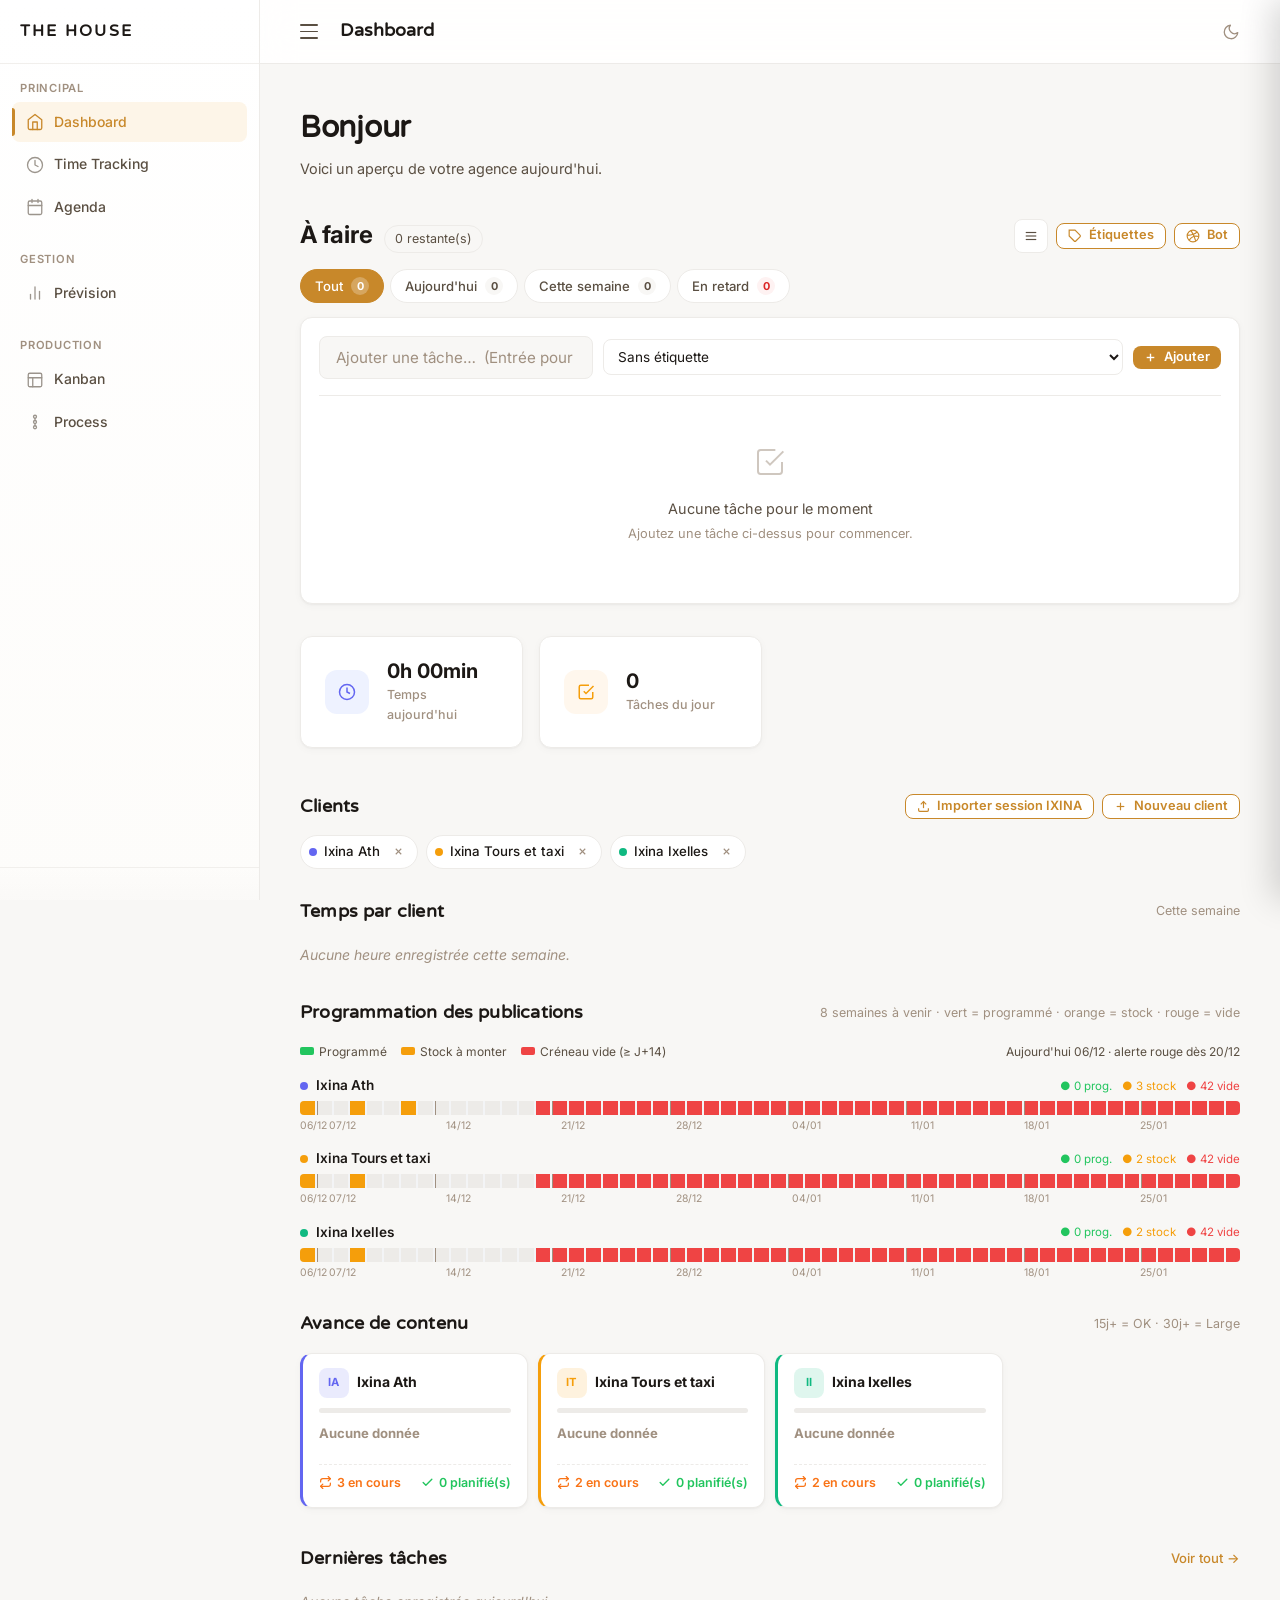
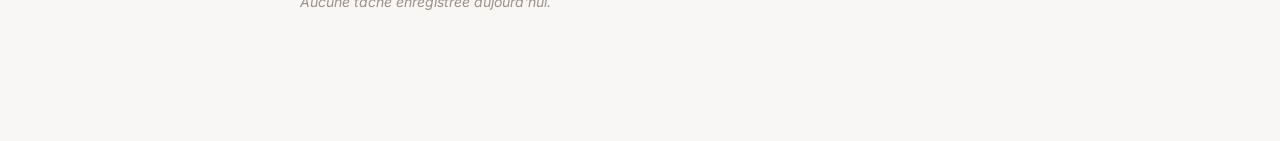
==== commit 907fc83a: "Ajoute barre de programmation 8 semaines sur le Dashboard Une ligne par client, vert = programmé (Pu" ====
--- a/index.html
+++ b/index.html
@@ -7,7 +7,7 @@
   <link rel="preconnect" href="https://fonts.googleapis.com" />
   <link rel="preconnect" href="https://fonts.gstatic.com" crossorigin />
   <link href="https://fonts.googleapis.com/css2?family=Inter:wght@300;400;500;600;700&display=swap" rel="stylesheet" />
-  <link rel="stylesheet" href="css/style.css?v=10" />
+  <link rel="stylesheet" href="css/style.css?v=12" />
   <script>
     /* ── Dark mode : init immédiat avant le rendu (anti-FOUC) ── */
     (function() {
@@ -105,6 +105,18 @@
     .dz-chip--selected { background:var(--chip-color,#9ca3af) !important; color:#fff !important; }
     .dz-chip--done { border-color:#d1fae5 !important; color:#6ee7b7 !important; background:#f0fdf4 !important; cursor:default; text-decoration:line-through; opacity:.7; }
     .dz-stock-actions { display:flex; align-items:center; gap:8px; margin-top:6px; }
+
+    /* ── Filtre magasin ── */
+    .dz-filter-wrap { position:relative; flex-shrink:0; }
+    .dz-filter-dropdown { position:absolute; top:calc(100% + 6px); right:0; min-width:210px; background:var(--surface,#fff); border:1.5px solid var(--border,#e5e7eb); border-radius:10px; box-shadow:0 4px 20px rgba(0,0,0,.12); z-index:200; padding:8px 0; }
+    .dz-filter-item { display:flex; align-items:center; gap:9px; padding:7px 14px; cursor:pointer; font-size:.82rem; color:var(--text-2,#374151); transition:background .1s; }
+    .dz-filter-item:hover { background:var(--surface-2,#f3f4f6); }
+    .dz-filter-item input[type=checkbox] { width:14px; height:14px; cursor:pointer; accent-color:var(--primary,#3B82F6); flex-shrink:0; }
+    .dz-filter-dot { width:8px; height:8px; border-radius:50%; flex-shrink:0; }
+    .dz-filter-sep { height:1px; background:var(--border,#e5e7eb); margin:6px 0; }
+    .dz-filter-reset { display:block; width:100%; padding:6px 14px; font-size:.78rem; font-weight:600; color:var(--text-3,#6b7280); background:none; border:none; cursor:pointer; text-align:left; }
+    .dz-filter-reset:hover { color:var(--text-1,#111827); }
+    .dz-toggle-btn.has-filter { border-color:#F59E0B !important; color:#D97706 !important; background:#fffbeb !important; }
   </style>
 </head>
 <body>
@@ -193,6 +205,13 @@
       </button>
       <h1 class="topbar-title" id="topbarTitle">Dashboard</h1>
       <div class="topbar-right">
+        <div class="dz-filter-wrap" id="dzFilterWrap" style="display:none">
+          <button class="dz-toggle-btn dz-topbar-btn" id="dzFilterBtn" onclick="Dezoom.toggleFilter(event)" title="Filtrer par magasin">
+            <svg width="15" height="15" viewBox="0 0 24 24" fill="none" stroke="currentColor" stroke-width="2" stroke-linecap="round" stroke-linejoin="round"><polygon points="22 3 2 3 10 12.46 10 19 14 21 14 12.46 22 3"/></svg>
+            Filtre
+          </button>
+          <div id="dzFilterDropdown" class="dz-filter-dropdown" style="display:none"></div>
+        </div>
         <button class="dz-toggle-btn dz-topbar-btn" id="dezoomToggleBtn" onclick="Dezoom.toggle()" style="display:none" title="Vue Dezoom">
           <svg width="15" height="15" viewBox="0 0 24 24" fill="none" stroke="currentColor" stroke-width="2" stroke-linecap="round" stroke-linejoin="round"><circle cx="11" cy="11" r="8"/><line x1="21" y1="21" x2="16.65" y2="16.65"/><line x1="8" y1="11" x2="14" y2="11"/></svg>
           Dezoom
@@ -404,6 +423,13 @@
             <p class="empty-state-sub">Lancez le chronomètre pour commencer le suivi</p>
           </div>
         </div>
+
+        <!-- Programmation 8 semaines -->
+        <div class="section-header" style="margin-top:28px">
+          <h3 class="section-title">Programmation des publications</h3>
+          <span class="section-hint">8 semaines à venir · vert = programmé · orange = stock · rouge = vide</span>
+        </div>
+        <div id="progbar-grid"></div>
 
         <!-- Avance de contenu -->
         <div class="section-header" style="margin-top:28px">
@@ -804,16 +830,17 @@
     </div>
   </div>
   <script src="js/todo.js?v=7"></script>
-  <script src="js/app.js?v=11"></script>
+  <script src="js/app.js?v=12"></script>
   <script src="js/timetracker.js?v=7"></script>
   <script src="js/programmation.js?v=2"></script>
-  <script src="js/kanban.js?v=4"></script>
+  <script src="js/kanban.js?v=7"></script>
   <script src="js/pubcal.js?v=8"></script>
   <script src="js/prevision.js?v=2"></script>
   <script src="js/ixina-import.js?v=1"></script>
   <script src="js/garden.js?v=1"></script>
   <script src="js/process.js?v=1"></script>
-  <script src="js/dezoom.js?v=3"></script>
+  <script src="js/progbar.js?v=1"></script>
+  <script src="js/dezoom.js?v=4"></script>
   <script src="https://accounts.google.com/gsi/client" async defer></script>
   <script src="js/agenda.js?v=7"></script>
 
--- a/css/style.css
+++ b/css/style.css
@@ -825,8 +825,11 @@
 }
 
 .stage-group-cols {
-  display: grid;
+  display: flex;
   gap: 10px;
+  overflow-x: auto;
+  padding-bottom: 6px;
+  align-items: flex-start;
 }
 .pipeline-col {
   background: var(--bg);
@@ -834,6 +837,8 @@
   border-radius: var(--radius);
   display: flex;
   flex-direction: column;
+  min-width: 260px;
+  flex: 1;
   min-height: 220px;
 }
 .pipeline-col-head {
@@ -904,6 +909,8 @@
   display: flex;
   gap: 4px;
   align-items: center;
+  flex-wrap: wrap;
+  margin-top: 6px;
 }
 .project-card-actions .btn-icon {
   padding: 4px;
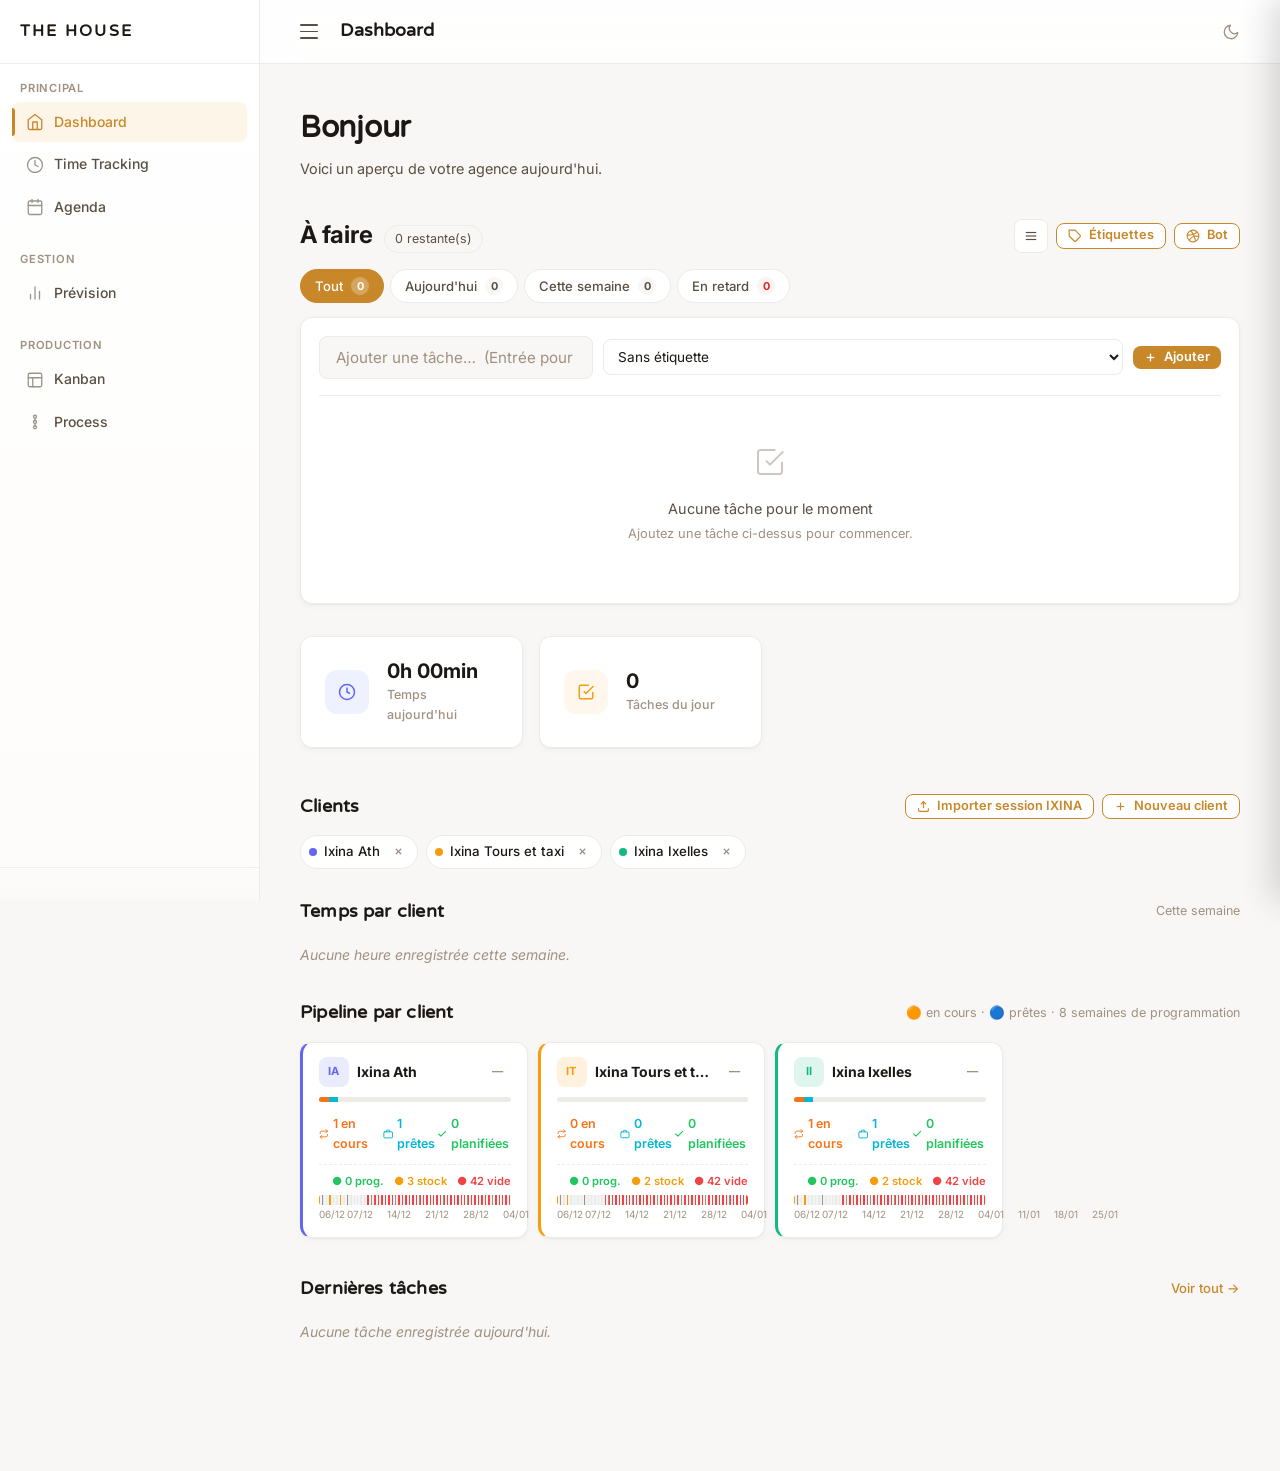
==== commit cdef2471: "Pipeline par client : intègre programmation 8 semaines dans les cartes, supprime section séparée" ====
--- a/index.html
+++ b/index.html
@@ -424,17 +424,10 @@
           </div>
         </div>
 
-        <!-- Programmation 8 semaines -->
+        <!-- Pipeline par client (avance de contenu + programmation) -->
         <div class="section-header" style="margin-top:28px">
-          <h3 class="section-title">Programmation des publications</h3>
-          <span class="section-hint">8 semaines à venir · vert = programmé · orange = stock · rouge = vide</span>
-        </div>
-        <div id="progbar-grid"></div>
-
-        <!-- Avance de contenu -->
-        <div class="section-header" style="margin-top:28px">
-          <h3 class="section-title">Avance de contenu</h3>
-          <span class="section-hint">15j+ = OK · 30j+ = Large</span>
+          <h3 class="section-title">Pipeline par client</h3>
+          <span class="section-hint">🟠 en cours · 🔵 prêtes · 8 semaines de programmation</span>
         </div>
         <div class="ca-grid" id="content-advance-grid"></div>
 
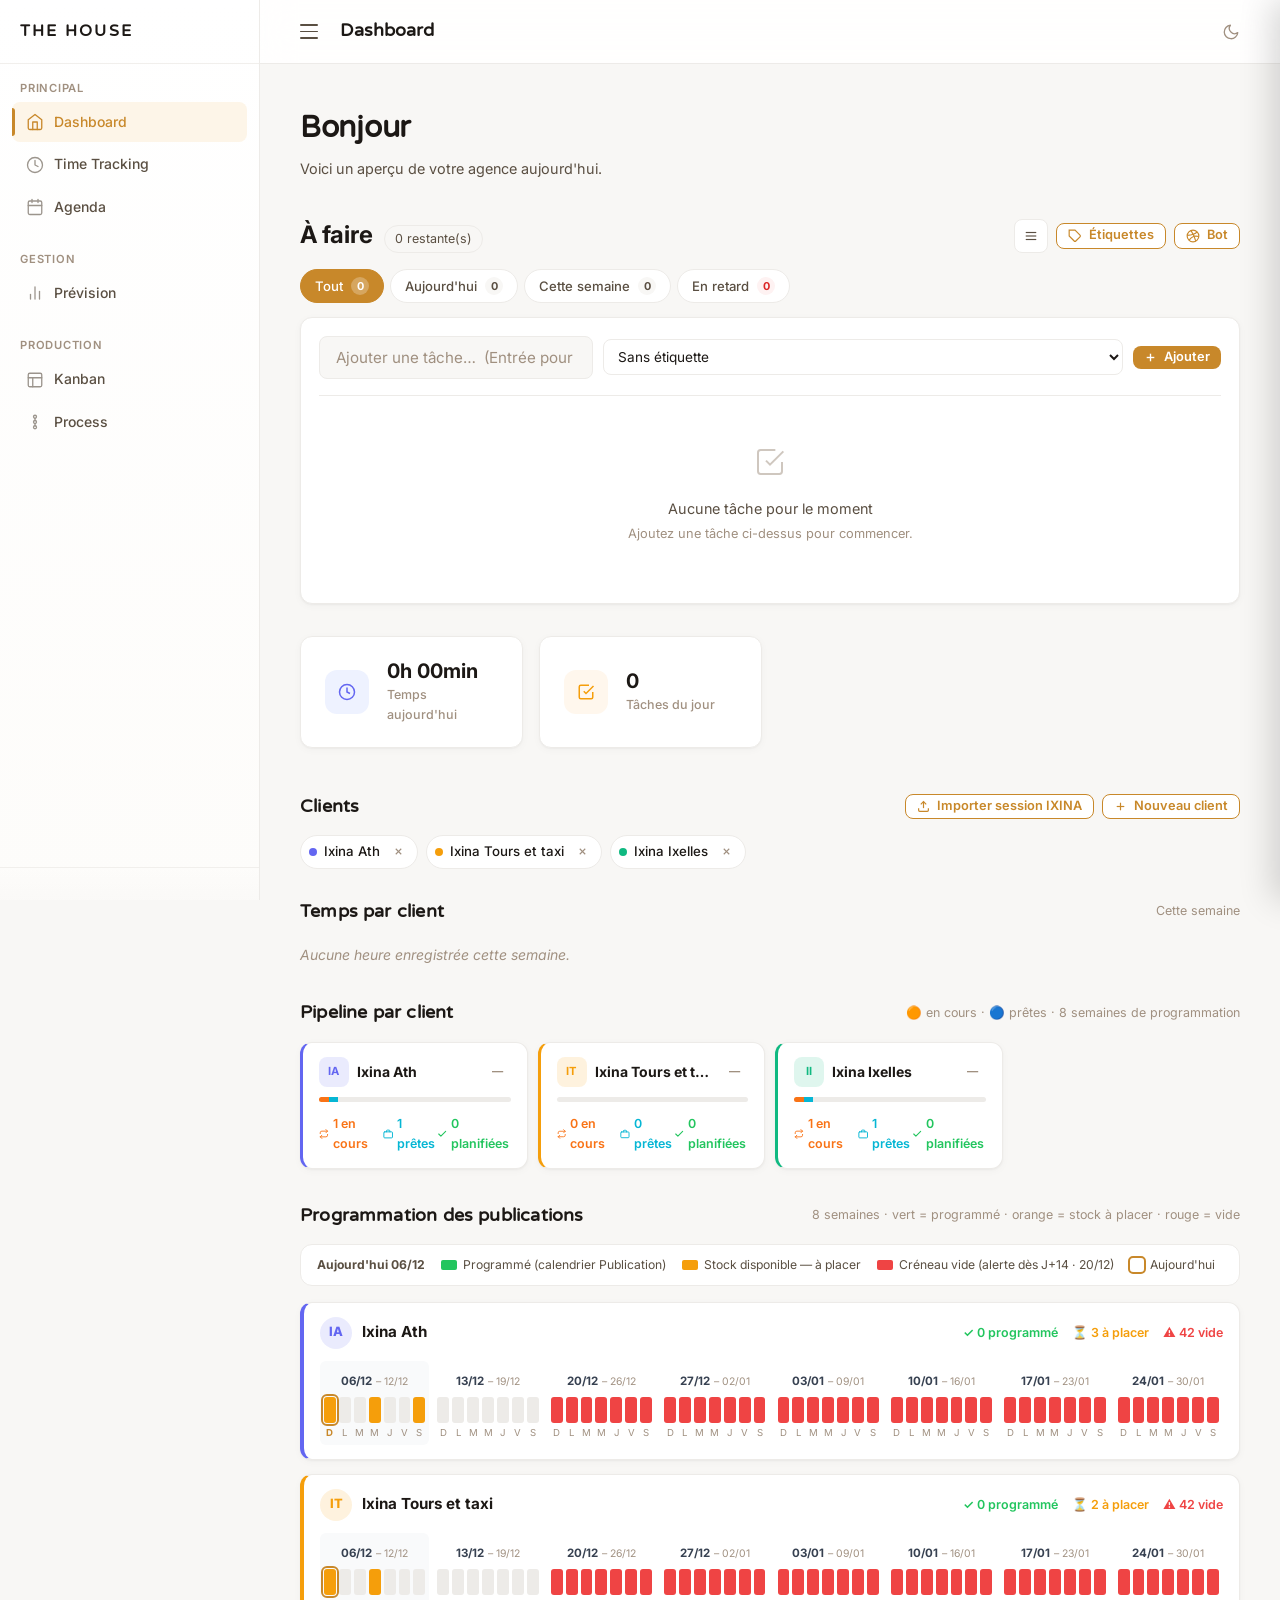
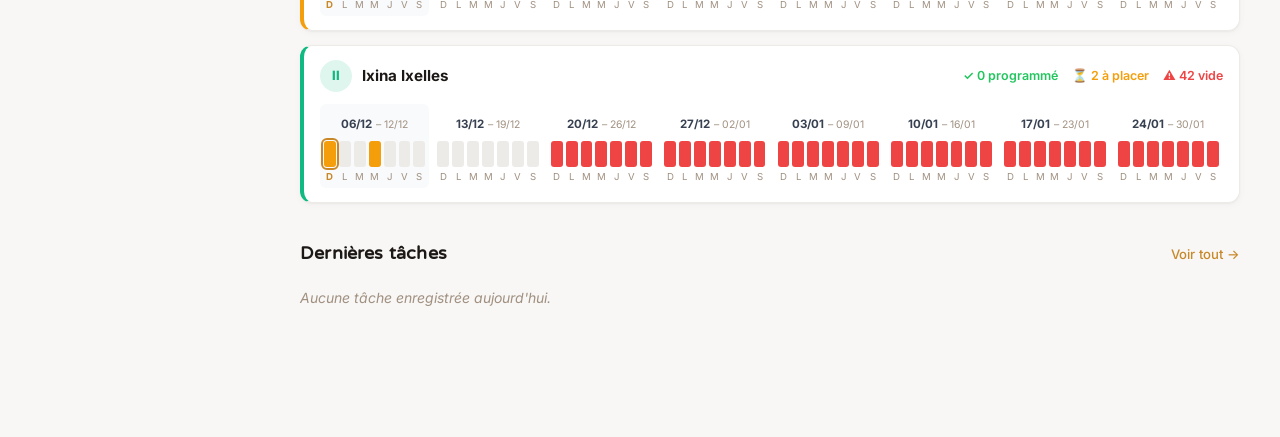
==== commit ce648c7c: "Programmation publications : grille semaine lisible (8 sem × 7 jours, dates visibles, section séparé" ====
--- a/index.html
+++ b/index.html
@@ -431,6 +431,13 @@
         </div>
         <div class="ca-grid" id="content-advance-grid"></div>
 
+        <!-- Programmation des publications -->
+        <div class="section-header" style="margin-top:32px">
+          <h3 class="section-title">Programmation des publications</h3>
+          <span class="section-hint">8 semaines · vert = programmé · orange = stock à placer · rouge = vide</span>
+        </div>
+        <div id="progbar-grid"></div>
+
         <!-- Dernières tâches -->
         <div class="section-header" style="margin-top:36px">
           <h3 class="section-title">Dernières tâches</h3>
